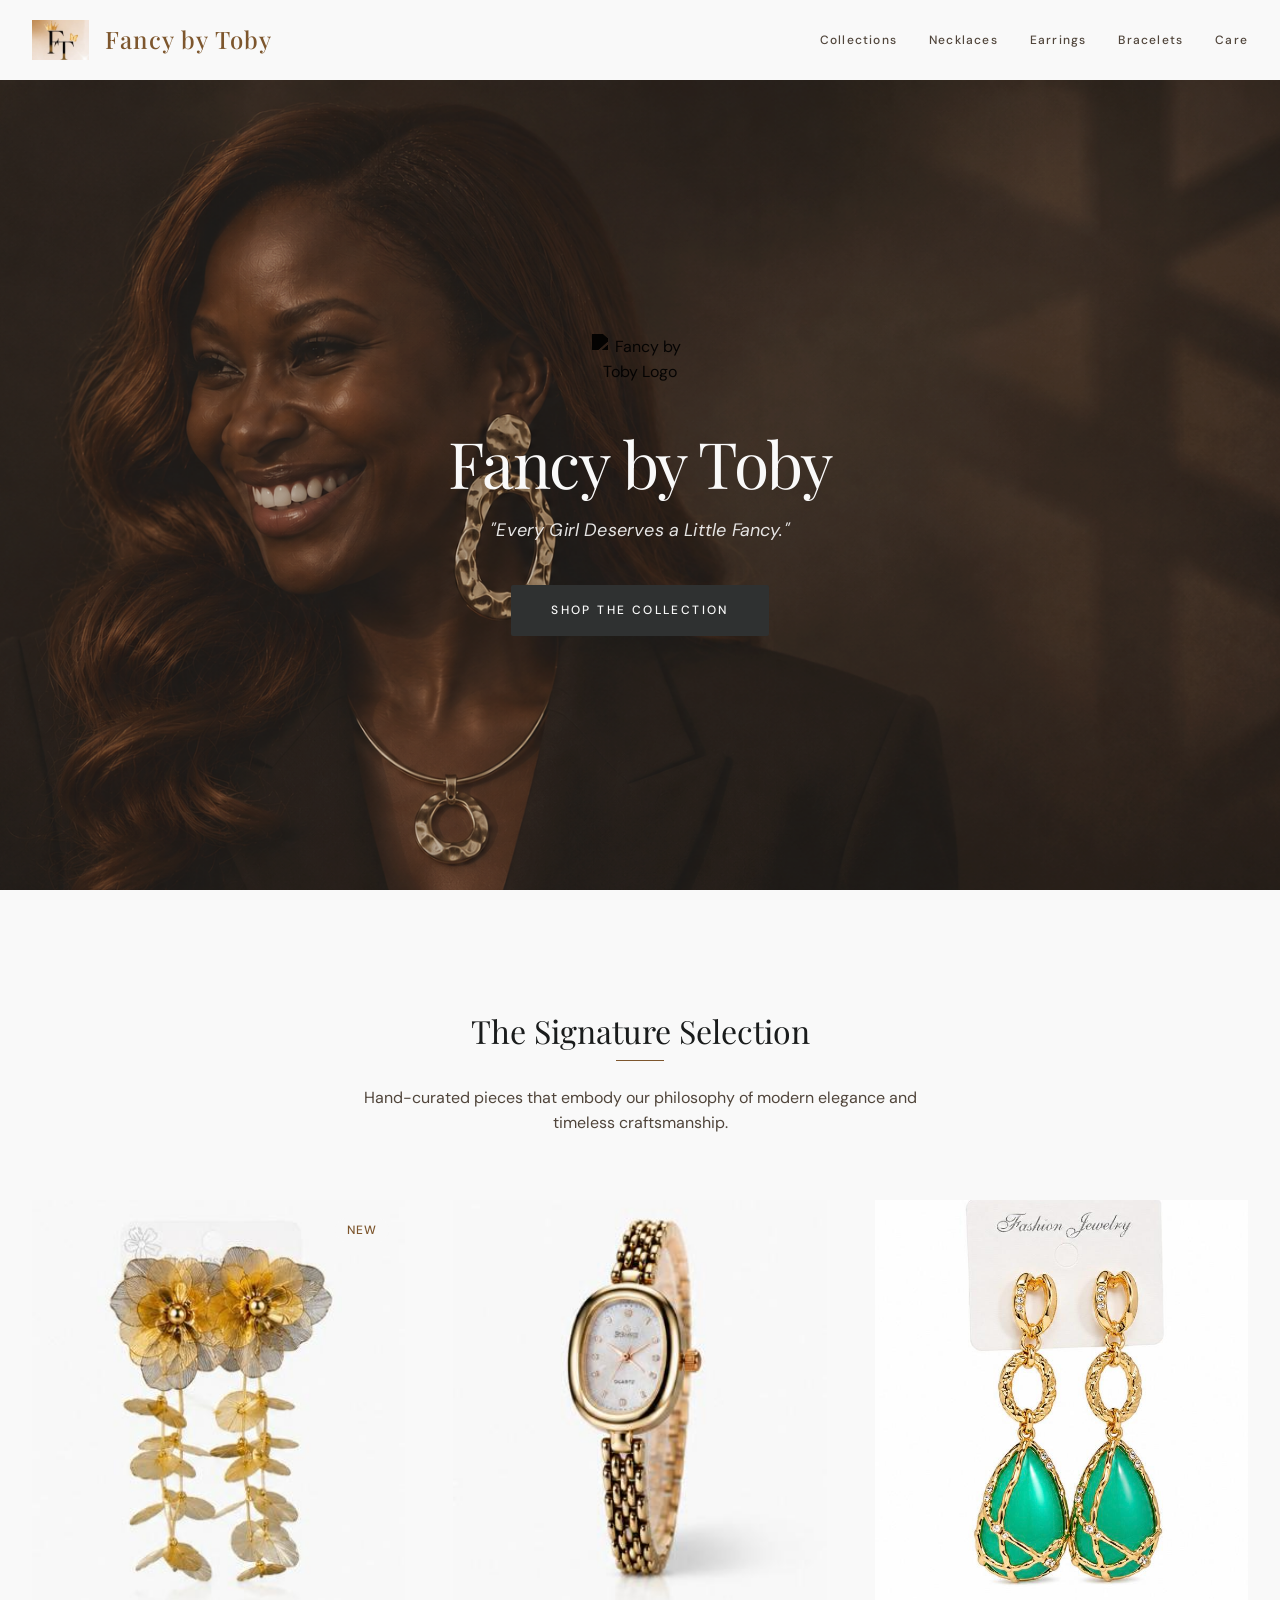
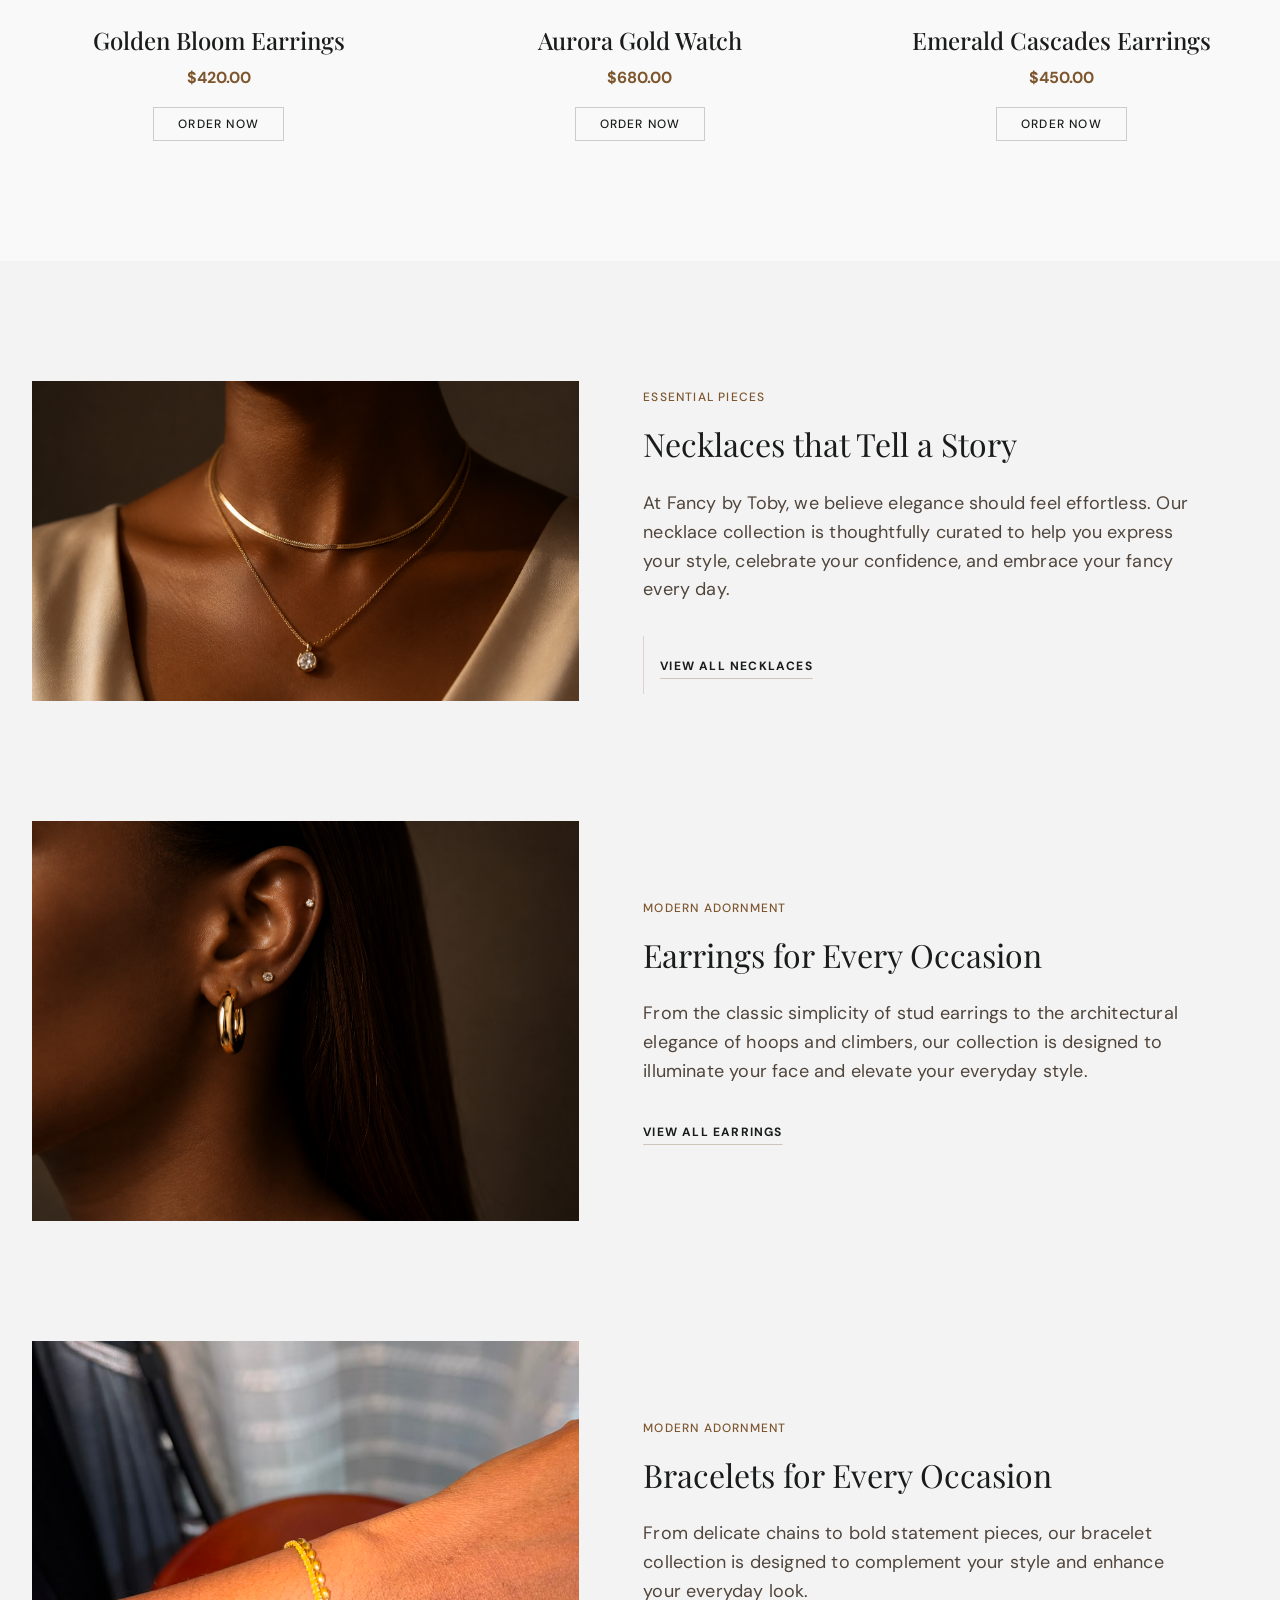
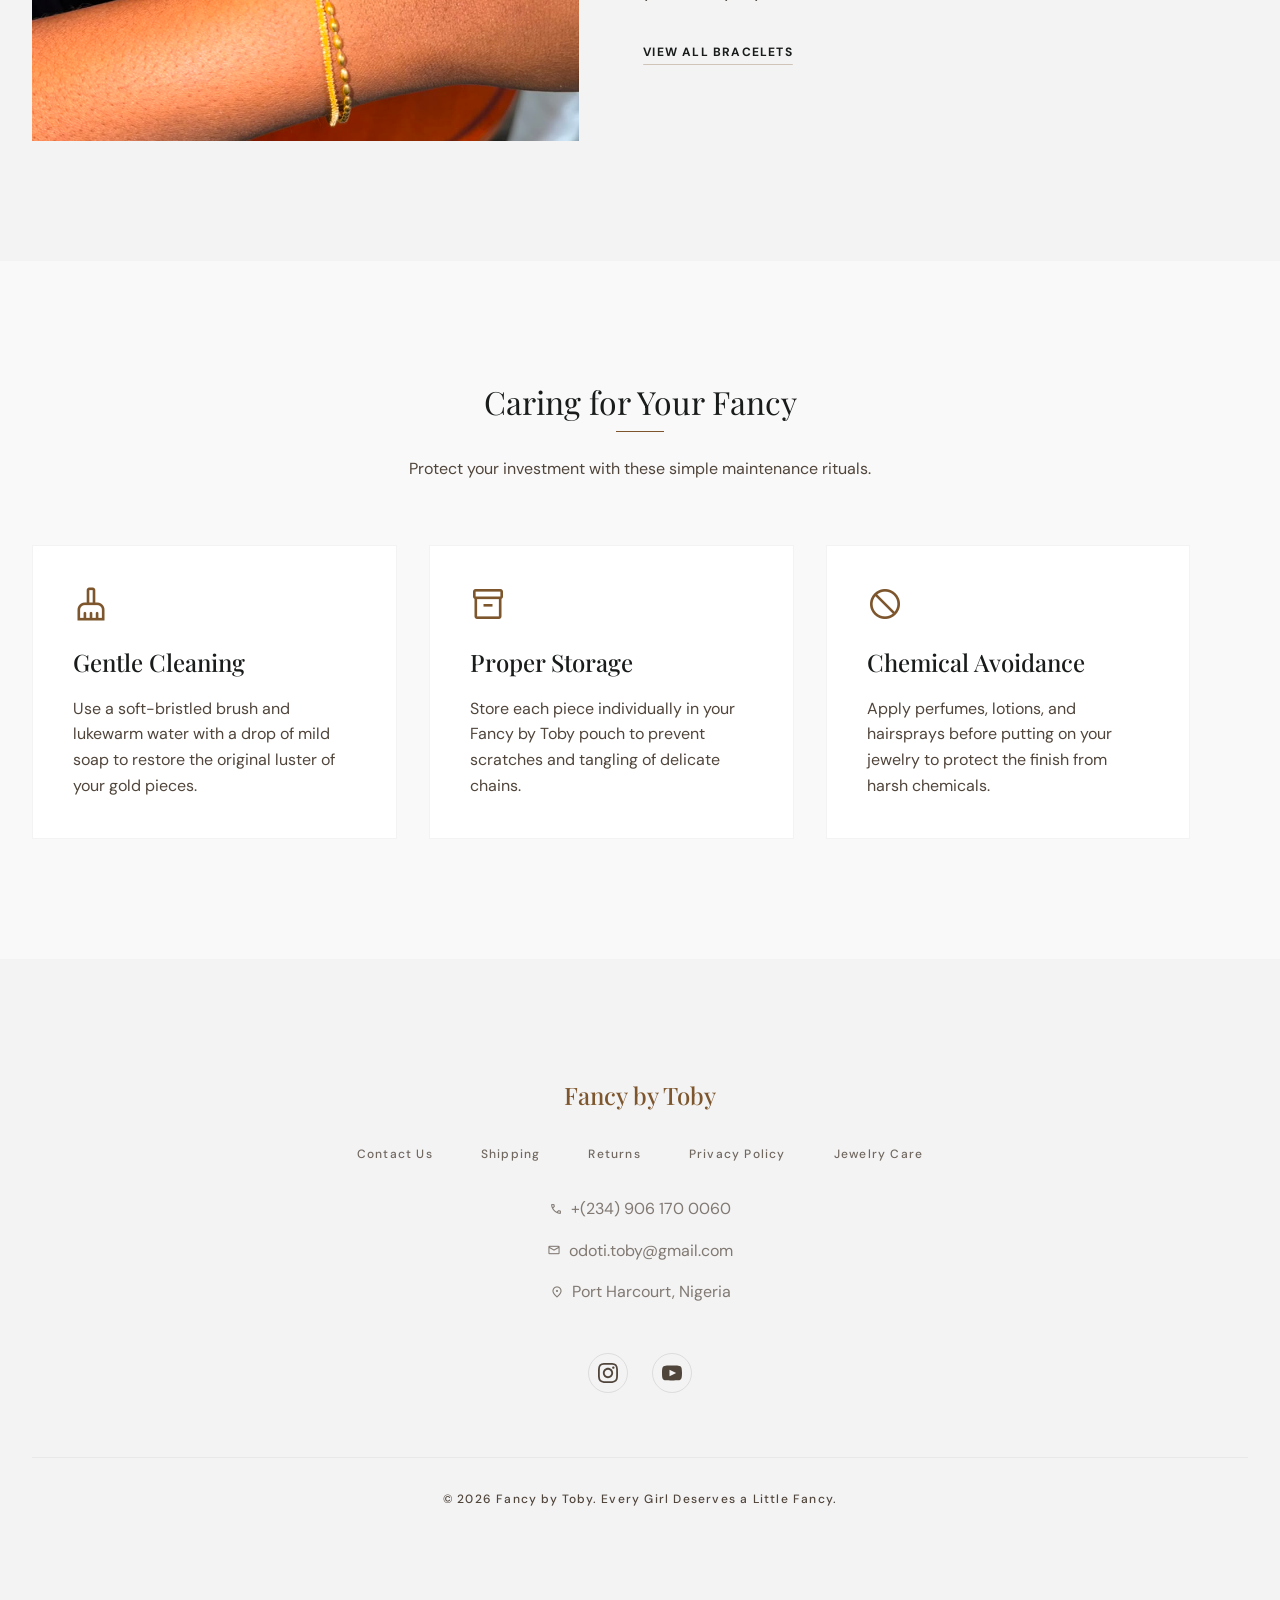
==== index.html @ 05b5938f "fancybytoby" ====
<!DOCTYPE html>
<html lang="en">
<head>
<meta charset="utf-8" />
<meta name="viewport" content="width=device-width, initial-scale=1.0" />
<title>Fancy by Toby | Every Girl Deserves a Little Fancy.</title>
<link rel="preconnect" href="https://fonts.googleapis.com" />
<link href="https://fonts.googleapis.com/css2?family=Playfair+Display:ital,wght@0,400;0,500;0,700;1,400&family=DM+Sans:wght@400;500;700&display=swap" rel="stylesheet" />
<link href="https://fonts.googleapis.com/css2?family=Material+Symbols+Outlined:wght,FILL@100..700,0..1&display=swap" rel="stylesheet" />
<link rel="stylesheet" href="styles.css" />
</head>
<body>

<!-- Top Navigation Bar -->
<nav class="navbar" id="navbar">
  <div class="container navbar__inner">
    <div class="navbar__brand">
      <img class="navbar__logo" alt="Fancy by Toby Logo" src="img/fancytoby.jpeg">
      <span class="navbar__brand-name">Fancy by Toby</span>
    </div>
    <div class="navbar__links">
      <a class="underline-expand" href="#collections">Collections</a>
      <a class="underline-expand" href="#necklaces">Necklaces</a>
      <a class="underline-expand" href="#earrings">Earrings</a>
      <a class="underline-expand" href="#bracelets">Bracelets</a>
      <a class="underline-expand" href="#care">Care</a>
    </div>
    
  </div>
</nav>

<!-- Hero Section -->
<header class="hero">
  <div class="hero__bg-wrap">
    <div class="hero__bg" style="background-image: url('img/heropicture.png')"></div>
    <div class="hero__overlay"></div>
  </div>
  <div class="hero__content reveal">
    <img class="hero__logo" alt="Fancy by Toby Logo" src="https://lh3.googleusercontent.com/aida-public/[base64]" />
    <h1 class="hero__title">Fancy by Toby</h1>
    <p class="hero__tagline">"Every Girl Deserves a Little Fancy."</p>
    <a class="hero__cta" href="#collections">SHOP THE COLLECTION</a>
  </div>
</header>

<!-- Featured Products -->
<section class="section container" id="collections">
  <div class="section-heading reveal">
    <h2 class="section-heading__title">The Signature Selection</h2>
    <div class="section-heading__rule"></div>
    <p class="section-heading__desc">Hand-curated pieces that embody our philosophy of modern elegance and timeless craftsmanship.</p>
  </div>

  <div class="products-grid">
    <!-- Product Card 1 -->
    <div class="product-card reveal">
      <div class="product-card__media">
        <img alt="Golden Bloom Earrings — gold flower dangling earrings" src="img/earring.jpeg" />
        <div class="product-card__badge"><span>NEW</span></div>
      </div>
      <div class="product-card__body">
        <h3 class="product-card__name">Golden Bloom Earrings</h3>
        <p class="product-card__price">$420.00</p>
        <button class="product-card__button">ORDER NOW</button>
      </div>
    </div>

    <!-- Product Card 2 -->
    <div class="product-card reveal" style="transition-delay: 100ms;">
      <div class="product-card__media">
        <img alt="Aurora Gold Watch — gold wristwatch" src="img/goldwatch.jpeg" />
      </div>
      <div class="product-card__body">
        <h3 class="product-card__name">Aurora Gold Watch</h3>
        <p class="product-card__price">$680.00</p>
        <button class="product-card__button">ORDER NOW</button>
      </div>
    </div>

    <!-- Product Card 3 -->
    <div class="product-card reveal" style="transition-delay: 200ms;">
      <div class="product-card__media">
        <img alt="Emerld Cascades Earrings — green teardrop earrings" src="img/greenearring.jpeg" />
      </div>
      <div class="product-card__body">
        <h3 class="product-card__name">Emerald Cascades Earrings</h3>
        <p class="product-card__price">$450.00</p>
        <button class="product-card__button">ORDER NOW</button>
      </div>
    </div>
  </div>
</section>

<!-- Categories Section with Asymmetric Layout -->
<section class="category-section section">
  <div class="container">

    <!-- Necklaces row -->
    <div class="feature-row feature-row--media-first">
      <div class="feature-row__text reveal">
        <span class="feature-row__eyebrow">ESSENTIAL PIECES</span>
        <h2 class="feature-row__title" id="necklaces">Necklaces that Tell a Story</h2>
        <p class="feature-row__desc">At Fancy by Toby, we believe elegance should feel effortless. Our necklace collection is thoughtfully curated to help you express your style, celebrate your confidence, and embrace your fancy every day.</p>
        <div class="feature-row__stats">
          <div class="feature-row__stat">
          <a class="feature-row__link" href="#">VIEW ALL NECKLACES</a>
          </div>
        </div>
      </div>
      <div class="feature-row__media reveal">
        <img alt="Layered necklace stack with a delicate medallion and gold chain" src="img/necklaces.png" />
      </div>
    </div>

    <!-- Earrings row -->
    <div class="feature-row">
      <div class="feature-row__media reveal">
        <img alt="Gold hoop earrings and ear cuffs" src="img/full earring.png" />
      </div>
      <div class="feature-row__text reveal">
        <span class="feature-row__eyebrow">MODERN ADORNMENT</span>
        <h2 class="feature-row__title" id="earrings">Earrings for Every Occasion</h2>
        <p class="feature-row__desc">From the classic simplicity of stud earrings to the architectural elegance of hoops and climbers, our collection is designed to illuminate your face and elevate your everyday style.</p>
        <a class="feature-row__link" href="#">VIEW ALL EARRINGS</a>
      </div>
    </div>

    <!-- Bracelets row -->
     <div class="feature-row">
      <div class="feature-row__media reveal">
        <img alt="Gold bracelet with intricate design" src="img/bracelets.jpeg" />
      </div>
      <div class="feature-row__text reveal">
        <span class="feature-row__eyebrow">MODERN ADORNMENT</span>
        <h2 class="feature-row__title" id="bracelets">Bracelets for Every Occasion</h2>
        <p class="feature-row__desc">From delicate chains to bold statement pieces, our bracelet collection is designed to complement your style and enhance your everyday look.</p>
        <a class="feature-row__link" href="#">VIEW ALL BRACELETS</a>
      </div>
    </div>

  </div>
</section>

<!-- Jewelry Care Guide -->
<section class="section container" id="care">
  <div class="section-heading reveal">
    <h2 class="section-heading__title">Caring for Your Fancy</h2>
    <div class="section-heading__rule"></div>
    <p class="section-heading__desc">Protect your investment with these simple maintenance rituals.</p>
  </div>

  <div class="care-grid">
    <div class="care-card hover-lift reveal">
      <span class="material-symbols-outlined care-card__icon">cleaning_services</span>
      <h4 class="care-card__title">Gentle Cleaning</h4>
      <p class="care-card__desc">Use a soft-bristled brush and lukewarm water with a drop of mild soap to restore the original luster of your gold pieces.</p>
    </div>
    <div class="care-card hover-lift reveal" style="transition-delay: 100ms;">
      <span class="material-symbols-outlined care-card__icon">inventory_2</span>
      <h4 class="care-card__title">Proper Storage</h4>
      <p class="care-card__desc">Store each piece individually in your Fancy by Toby pouch to prevent scratches and tangling of delicate chains.</p>
    </div>
    <div class="care-card hover-lift reveal" style="transition-delay: 200ms;">
      <span class="material-symbols-outlined care-card__icon">block</span>
      <h4 class="care-card__title">Chemical Avoidance</h4>
      <p class="care-card__desc">Apply perfumes, lotions, and hairsprays before putting on your jewelry to protect the finish from harsh chemicals.</p>
    </div>
  </div>
</section>

<!-- Footer Component -->
<footer class="footer section container">
  <div class="footer__brand">Fancy by Toby</div>

  <div class="footer__links">
    <a href="#">Contact Us</a>
    <a href="#">Shipping</a>
    <a href="#">Returns</a>
    <a href="#">Privacy Policy</a>
    <a href="#">Jewelry Care</a>
  </div>

  <div class="footer__contact">
    <p><span class="material-symbols-outlined">call</span> +(234) 906 170 0060</p>
    <p><span class="material-symbols-outlined">mail</span> odoti.toby@gmail.com</p>
    <p><span class="material-symbols-outlined">location_on</span> Port Harcourt, Nigeria</p>
  </div>

  <div class="footer__social">
    <a href="#" aria-label="Instagram">
      <svg viewBox="0 0 24 24"><path d="M12 2.163c3.204 0 3.584.012 4.85.07 3.252.148 4.771 1.691 4.919 4.919.058 1.265.069 1.645.069 4.849 0 3.205-.012 3.584-.069 4.849-.149 3.225-1.664 4.771-4.919 4.919-1.266.058-1.644.07-4.85.07-3.204 0-3.584-.012-4.849-.07-3.26-.149-4.771-1.699-4.919-4.92-.058-1.265-.07-1.644-.07-4.849 0-3.204.013-3.583.07-4.849.149-3.227 1.664-4.771 4.919-4.919 1.266-.057 1.645-.069 4.849-.069zm0-2.163c-3.259 0-3.667.014-4.947.072-4.358.2-6.78 2.618-6.98 6.98-.059 1.281-.073 1.689-.073 4.948 0 3.259.014 3.668.072 4.948.2 4.358 2.618 6.78 6.98 6.98 1.281.058 1.689.072 4.948.072 3.259 0 3.668-.014 4.948-.072 4.354-.2 6.782-2.618 6.979-6.98.059-1.28.073-1.689.073-4.948 0-3.259-.014-3.667-.072-4.947-.196-4.354-2.617-6.78-6.979-6.98-1.281-.059-1.69-.073-4.949-.073zm0 5.838c-3.403 0-6.162 2.759-6.162 6.162s2.759 6.163 6.162 6.163 6.162-2.759 6.162-6.163c0-3.403-2.759-6.162-6.162-6.162zm0 10.162c-2.209 0-4-1.79-4-4 0-2.209 1.791-4 4-4s4 1.791 4 4c0 2.21-1.791 4-4 4zm6.406-11.845c-.796 0-1.441.645-1.441 1.44s.645 1.44 1.441 1.44c.795 0 1.439-.645 1.439-1.44s-.644-1.44-1.439-1.44z"/></svg>
    </a>
    <a href="#" aria-label="YouTube">
      <svg viewBox="0 0 24 24"><path d="M19.615 3.184c-3.604-.246-11.631-.245-15.23 0-3.897.266-4.356 2.62-4.385 8.816.029 6.185.484 8.549 4.385 8.816 3.6.245 11.626.246 15.23 0 3.897-.266 4.356-2.62 4.385-8.816-.029-6.185-.484-8.549-4.385-8.816zm-10.615 12.816v-8l8 3.993-8 4.007z"/></svg>
    </a>
  </div>

  <div class="footer__bottom">
    <p>© 2026 Fancy by Toby. Every Girl Deserves a Little Fancy.</p>
  </div>
</footer>

<script>
  // Scroll entrance animations
  function reveal() {
    var reveals = document.querySelectorAll(".reveal");
    var windowHeight = window.innerHeight;
    reveals.forEach(function (el) {
      var elementTop = el.getBoundingClientRect().top;
      var elementVisible = 150;
      if (elementTop < windowHeight - elementVisible) {
        el.classList.add("active");
      }
    });
  }
  window.addEventListener("scroll", reveal);
  reveal();

  // Header height/shadow shift on scroll
  var navbar = document.getElementById("navbar");
  window.addEventListener("scroll", function () {
    if (window.scrollY > 100) {
      navbar.classList.add("scrolled");
    } else {
      navbar.classList.remove("scrolled");
    }
  });
</script>
</body>
</html>
---- styles.css ----
/* ==========================================================================
   Fancy by Toby — Stylesheet (Simplified / Beginner-friendly version)
   No CSS variables, no backdrop blur, no animations, flex instead of grid.
   ========================================================================== */

/* ---------- Reset & base ---------- */
* {
  box-sizing: border-box;
}

html {
  scroll-behavior: smooth;
}

body {
  margin: 0;
  background-color: #f9f9f9;
  color: #1a1c1c;
  font-family: "DM Sans", sans-serif;
  font-size: 16px;
  line-height: 1.6;
  -webkit-font-smoothing: antialiased;
}

img {
  max-width: 100%;
  display: block;
}

a {
  text-decoration: none;
  color: inherit;
}

button {
  font-family: inherit;
  cursor: pointer;
}

/* ---------- Layout helpers ---------- */
.container {
  width: 100%;
  max-width: 1280px;
  margin: 0 auto;
  padding-left: 20px;
  padding-right: 20px;
}

@media (min-width: 768px) {
  .container {
    padding-left: 32px;
    padding-right: 32px;
  }
}

.section {
  padding-top: 120px;
  padding-bottom: 120px;
}

/* ---------- Simple hover helpers ---------- */
.hover-lift:hover {
  background-color: #f3f3f4;
}

.underline-expand:hover {
  text-decoration: underline;
}

/* ==========================================================================
   Navigation
   ========================================================================== */
.navbar {
  background-color: #f9f9f9;
  color: #7d562d;
  position: sticky;
  top: 0;
  z-index: 50;
}

.navbar.scrolled {
  box-shadow: 0 2px 12px rgba(0, 0, 0, 0.06);
}

.navbar__inner {
  display: flex;
  justify-content: space-between;
  align-items: center;
  width: 100%;
  height: 80px;
}

.navbar.scrolled .navbar__inner {
  height: 64px;
}

.navbar__brand {
  font-family: "Playfair Display", serif;
  font-size: 24px;
  line-height: 1.4;
  font-weight: 500;
  color: #7d562d;
  letter-spacing: 0.05em;
  display: flex;
  align-items: center;
  gap: 16px;
}

.navbar__logo {
  height: 40px;
  width: auto;
}

.navbar__brand-name {
  display: none;
}

.navbar__links {
  display: none;
  gap: 32px;
  align-items: center;
}

.navbar__links a {
  color: #50453b;
  font-size: 12px;
  line-height: 1;
  letter-spacing: 0.1em;
  font-weight: 500;
}

.navbar__links a:hover {
  color: #7d562d;
}

.navbar__icons {
  display: flex;
  align-items: center;
  gap: 24px;
}

.navbar__icons .material-symbols-outlined {
  cursor: pointer;
}

.navbar__icons .material-symbols-outlined:hover {
  color: #7d562d;
}

@media (min-width: 768px) {
  .navbar__brand-name {
    display: block;
  }

  .navbar__links {
    display: flex;
  }
}

/* ==========================================================================
   Hero
   ========================================================================== */
.hero {
  position: relative;
  width: 100%;
  height: 90vh;
  min-height: 520px;
  display: flex;
  align-items: center;
  justify-content: center;
  overflow: hidden;
}

.hero__bg-wrap {
  position: absolute;
  top: 0;
  left: 0;
  right: 0;
  bottom: 0;
  z-index: 0;
}

.hero__bg {
  width: 100%;
  height: 100%;
  background-size: cover;
  background-position: center;
}

.hero__overlay {
  position: absolute;
  top: 0;
  left: 0;
  right: 0;
  bottom: 0;
  background-color: rgba(0, 0, 0, 0.1);
}

.hero__content {
  position: relative;
  z-index: 10;
  text-align: center;
  padding-left: 20px;
  padding-right: 20px;
  max-width: 48rem;
}

.hero__logo {
  width: 96px;
  height: auto;
  margin: 0 auto 32px;
  filter: invert(1) brightness(0);
  opacity: 0.9;
}

.hero__title {
  font-family: "Playfair Display", serif;
  font-weight: 400;
  color: #f9f9f9;
  margin-bottom: 16px;
  font-size: 40px;
  line-height: 1.2;
  letter-spacing: -0.01em;
}

@media (min-width: 768px) {
  .hero__title {
    font-size: 64px;
    line-height: 1.1;
    letter-spacing: -0.02em;
  }
}

.hero__tagline {
  font-size: 18px;
  line-height: 1.6;
  letter-spacing: 0.01em;
  color: rgba(249, 249, 249, 0.9);
  font-style: italic;
  margin-bottom: 40px;
}

.hero__cta {
  display: inline-block;
  background-color: #2f3131;
  color: #f9f9f9;
  padding: 16px 40px;
  font-size: 12px;
  letter-spacing: 0.2em;
  font-weight: 500;
  border-radius: 0.125rem;
}

.hero__cta:hover {
  background-color: #7d562d;
}

/* ==========================================================================
   Section heading (shared)
   ========================================================================== */
.section-heading {
  text-align: center;
  margin-bottom: 64px;
}

.section-heading__title {
  font-family: "Playfair Display", serif;
  font-size: 32px;
  line-height: 1.3;
  font-weight: 400;
  color: #1a1c1c;
  margin: 0 0 8px;
}

.section-heading__rule {
  width: 48px;
  height: 1px;
  background-color: #7d562d;
  margin: 0 auto 24px;
}

.section-heading__desc {
  color: #50453b;
  max-width: 36rem;
  margin: 0 auto;
}

/* ==========================================================================
   Featured products (flex instead of grid)
   ========================================================================== */
.products-grid {
  display: flex;
  gap: 48px;
}

.product-card {
  width: 100%;
}

@media (min-width: 768px) {
  .product-card {
    width: 31%;
  }
}

.product-card__media {
  position: relative;
  height: 400px;
  background-color: #f3f3f4;
  overflow: hidden;
  margin-bottom: 24px;
}

.product-card__media img {
  width: 100%;
  height: 100%;
  object-fit: cover;
}

.product-card__badge {
  position: absolute;
  top: 16px;
  right: 16px;
}

.product-card__badge span {
  background-color: rgba(249, 249, 249, 0.9);
  font-size: 12px;
  letter-spacing: 0.1em;
  font-weight: 500;
  padding: 4px 12px;
  border-radius: 0.75rem;
  color: #7d562d;
}

.product-card__body {
  text-align: center;
}

.product-card__name {
  font-family: "Playfair Display", serif;
  font-size: 24px;
  line-height: 1.4;
  font-weight: 500;
  color: #1a1c1c;
  margin: 0 0 8px;
}

.product-card__price {
  color: #7d562d;
  font-weight: 700;
  margin: 0 0 16px;
}

.product-card__button {
  background: transparent;
  font-size: 12px;
  letter-spacing: 0.1em;
  font-weight: 500;
  border: 1px solid rgba(26, 28, 28, 0.2);
  padding: 8px 24px;
  color: #1a1c1c;
}

.product-card__button:hover {
  background-color: #1a1c1c;
  color: #f9f9f9;
}

/* ==========================================================================
   Category feature rows (Necklaces / Earrings) — flex instead of grid
   ========================================================================== */
.category-section {
  background-color: #f3f3f4;
}

.feature-row {
  display: flex;
  flex-wrap: wrap;
  gap: 64px;
  align-items: center;
}

.feature-row + .feature-row {
  margin-top: 120px;
}

.feature-row__text,
.feature-row__media {
  width: 100%;
}

@media (min-width: 768px) {
  .feature-row__text,
  .feature-row__media {
    width: 45%;
  }

  .feature-row--media-first .feature-row__text {
    order: 2;
  }

  .feature-row--media-first .feature-row__media {
    order: 1;
  }
}

.feature-row__eyebrow {
  font-size: 12px;
  letter-spacing: 0.1em;
  font-weight: 500;
  color: #7d562d;
  display: block;
  margin-bottom: 16px;
}

.feature-row__title {
  font-family: "Playfair Display", serif;
  font-weight: 400;
  margin: 0 0 24px;
  font-size: 40px;
  line-height: 1.2;
  letter-spacing: -0.01em;
}

@media (min-width: 768px) {
  .feature-row__title {
    font-size: 32px;
    line-height: 1.3;
    letter-spacing: normal;
  }
}

.feature-row__desc {
  font-size: 18px;
  line-height: 1.6;
  letter-spacing: 0.01em;
  color: #50453b;
  margin-bottom: 32px;
}

.feature-row__stats {
  display: flex;
  flex-wrap: wrap;
  gap: 16px;
}

.feature-row__stat {
  width: 45%;
  padding: 16px;
  border-left: 1px solid rgba(125, 86, 45, 0.2);
}

.feature-row__stat-value {
  display: block;
  font-family: "Playfair Display", serif;
  font-size: 24px;
  line-height: 1.4;
  font-weight: 500;
  color: #1a1c1c;
  margin-bottom: 4px;
}

.feature-row__stat-label {
  font-size: 12px;
  letter-spacing: 0.1em;
  font-weight: 500;
  color: #50453b;
}

.feature-row__media {
  position: relative;
  height: 400px;
  overflow: hidden;
}

.feature-row--media-first .feature-row__media {
  height: 320px;
}

.feature-row__media img {
  width: 100%;
  height: 100%;
  object-fit: cover;
}

.feature-row__link {
  font-weight: 700;
  font-size: 12px;
  letter-spacing: 0.1em;
  color: #1a1c1c;
  text-decoration: underline;
  text-decoration-color: rgba(125, 86, 45, 0.3);
  text-underline-offset: 8px;
}

.feature-row__link:hover {
  text-decoration-color: #7d562d;
}

/* ==========================================================================
   Care guide — flex instead of grid
   ========================================================================== */
.care-grid {
  display: flex;
  flex-wrap: wrap;
  gap: 32px;
}

.care-card {
  width: 100%;
  padding: 40px;
  background-color: #ffffff;
  border: 1px solid rgba(26, 28, 28, 0.05);
}

@media (min-width: 768px) {
  .care-card {
    width: 30%;
  }
}

.care-card__icon {
  font-size: 36px;
  color: #7d562d;
  margin-bottom: 24px;
  display: block;
}

.care-card__title {
  font-family: "Playfair Display", serif;
  font-size: 24px;
  line-height: 1.4;
  font-weight: 500;
  margin: 0 0 16px;
}

.care-card__desc {
  color: #50453b;
  margin: 0;
}

/* ==========================================================================
   Newsletter
   ========================================================================== */
.newsletter {
  position: relative;
  height: 384px;
  display: flex;
  align-items: center;
  justify-content: center;
  overflow: hidden;
  margin-bottom: 80px;
}

.newsletter__bg-wrap {
  position: absolute;
  top: 0;
  left: 0;
  right: 0;
  bottom: 0;
  z-index: 0;
}

.newsletter__bg-wrap img {
  width: 100%;
  height: 100%;
  object-fit: cover;
}

.newsletter__overlay {
  position: absolute;
  top: 0;
  left: 0;
  right: 0;
  bottom: 0;
  background-color: rgba(249, 249, 249, 0.9);
}

.newsletter__content {
  position: relative;
  z-index: 10;
  text-align: center;
  padding-left: 20px;
  padding-right: 20px;
  max-width: 42rem;
}

.newsletter__title {
  font-family: "Playfair Display", serif;
  font-size: 32px;
  line-height: 1.3;
  font-weight: 400;
  color: #1a1c1c;
  margin: 0 0 16px;
}

.newsletter__desc {
  font-size: 18px;
  line-height: 1.6;
  letter-spacing: 0.01em;
  color: #50453b;
  margin-bottom: 32px;
}

.newsletter__form {
  display: flex;
  flex-direction: column;
  gap: 16px;
  max-width: 32rem;
  margin: 0 auto;
}

@media (min-width: 768px) {
  .newsletter__form {
    flex-direction: row;
  }
}

.newsletter__input {
  flex: 1;
  background-color: #f9f9f9;
  border: none;
  border-bottom: 1px solid rgba(26, 28, 28, 0.2);
  font-size: 16px;
  line-height: 1.6;
  padding: 12px 0;
  outline: none;
}

.newsletter__input:focus {
  border-bottom-color: #7d562d;
}

.newsletter__submit {
  background-color: #7d562d;
  color: #f9f9f9;
  padding: 12px 32px;
  font-size: 12px;
  letter-spacing: 0.1em;
  font-weight: 500;
  border: none;
  border-radius: 0.125rem;
}

.newsletter__submit:hover {
  background-color: #5b3912;
}

/* ==========================================================================
   Footer
   ========================================================================== */
.footer {
  width: 100%;
  display: flex;
  flex-direction: column;
  align-items: center;
  text-align: center;
  gap: 32px;
  background-color: #f3f3f4;
}

.footer__brand {
  font-family: "Playfair Display", serif;
  font-size: 24px;
  line-height: 1.4;
  font-weight: 500;
  color: #7d562d;
}

.footer__links {
  display: flex;
  flex-wrap: wrap;
  justify-content: center;
  gap: 24px;
}

@media (min-width: 768px) {
  .footer__links {
    gap: 48px;
  }
}

.footer__links a {
  color: #50453b;
  font-size: 12px;
  letter-spacing: 0.1em;
  font-weight: 500;
  opacity: 0.8;
}

.footer__links a:hover {
  color: #7d562d;
  opacity: 1;
}

.footer__contact {
  display: flex;
  flex-direction: column;
  gap: 16px;
  color: rgba(80, 69, 59, 0.7);
}

.footer__contact p {
  display: flex;
  align-items: center;
  justify-content: center;
  gap: 8px;
  margin: 0;
}

.footer__contact .material-symbols-outlined {
  font-size: 14px;
}

.footer__social {
  display: flex;
  gap: 24px;
  margin-top: 16px;
}

.footer__social a {
  width: 40px;
  height: 40px;
  border-radius: 999px;
  border: 1px solid rgba(26, 28, 28, 0.1);
  display: flex;
  align-items: center;
  justify-content: center;
  color: #50453b;
}

.footer__social a:hover {
  border-color: #7d562d;
  color: #7d562d;
}

.footer__social svg {
  width: 20px;
  height: 20px;
  fill: currentColor;
}

.footer__bottom {
  border-top: 1px solid rgba(26, 28, 28, 0.05);
  width: 100%;
  padding-top: 32px;
  margin-top: 32px;
}

.footer__bottom p {
  font-size: 12px;
  letter-spacing: 0.1em;
  font-weight: 500;
  color: #50453b;
  margin: 0;
}
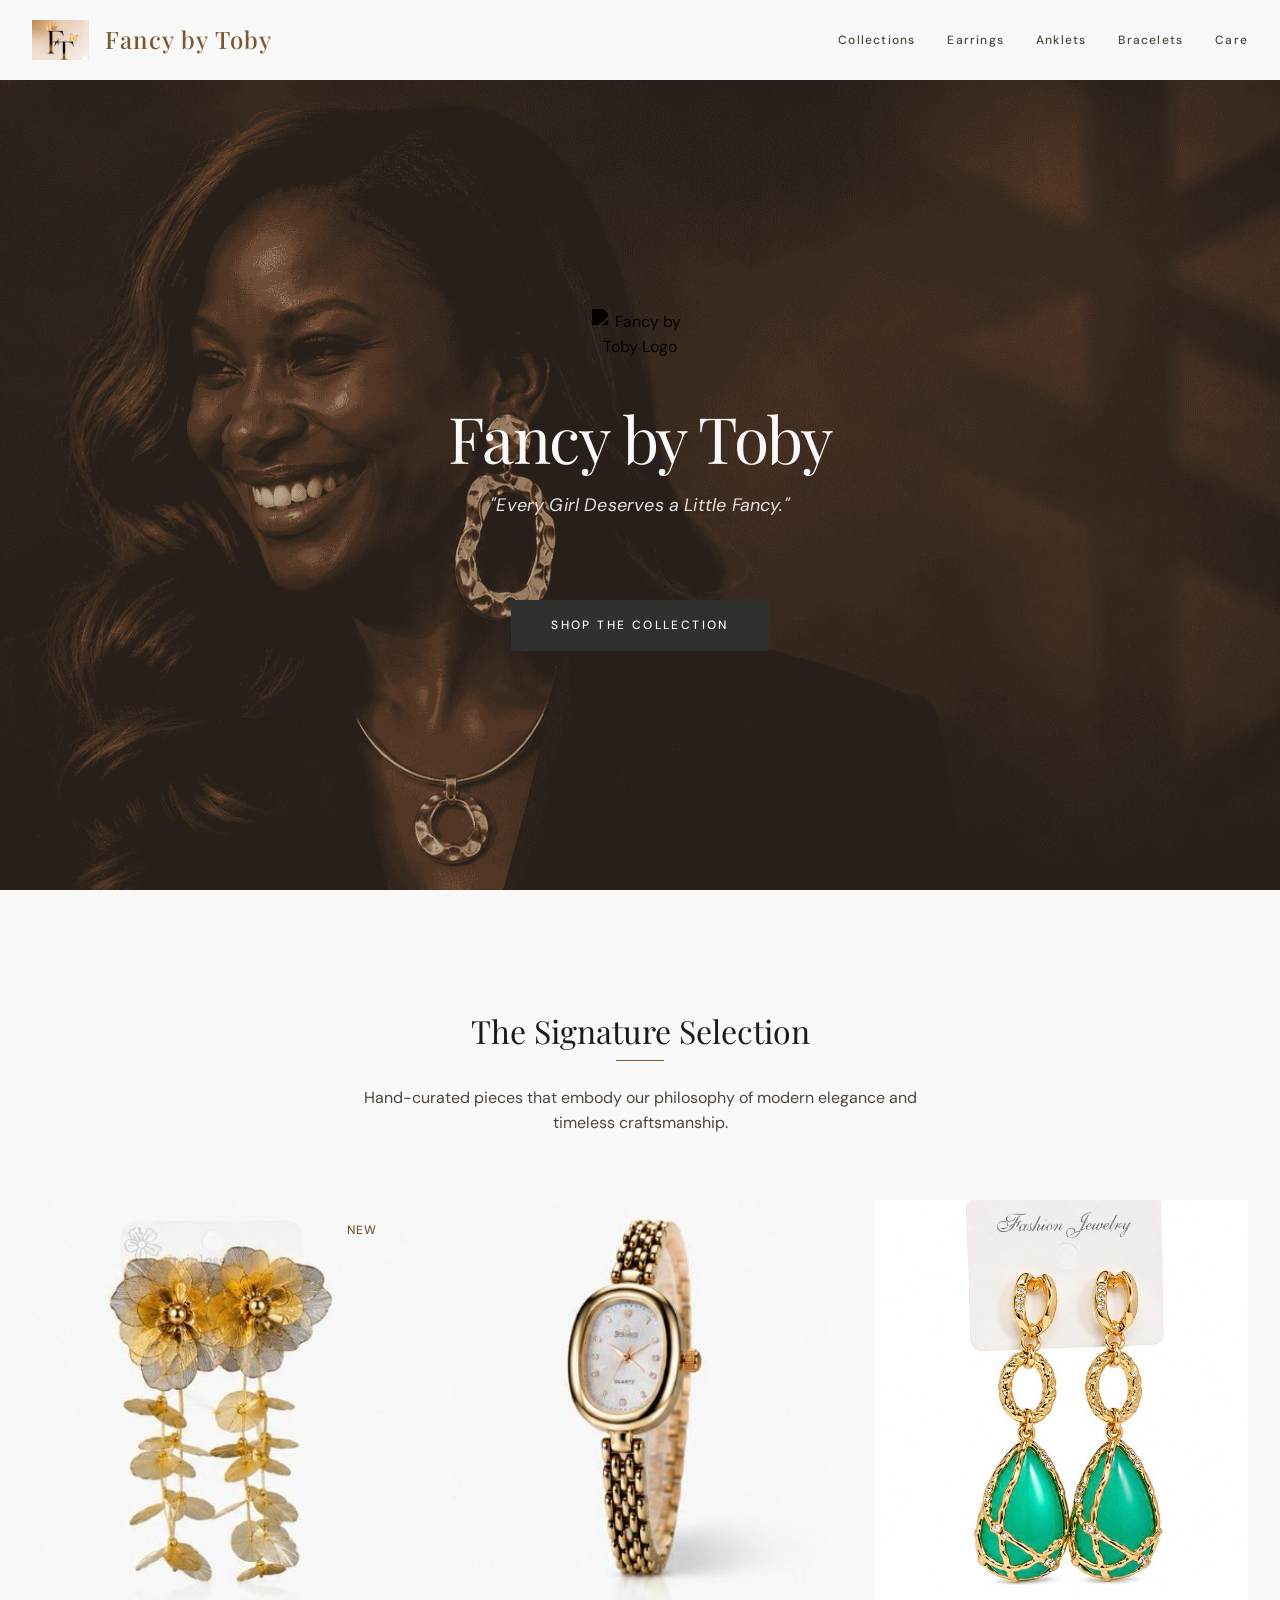
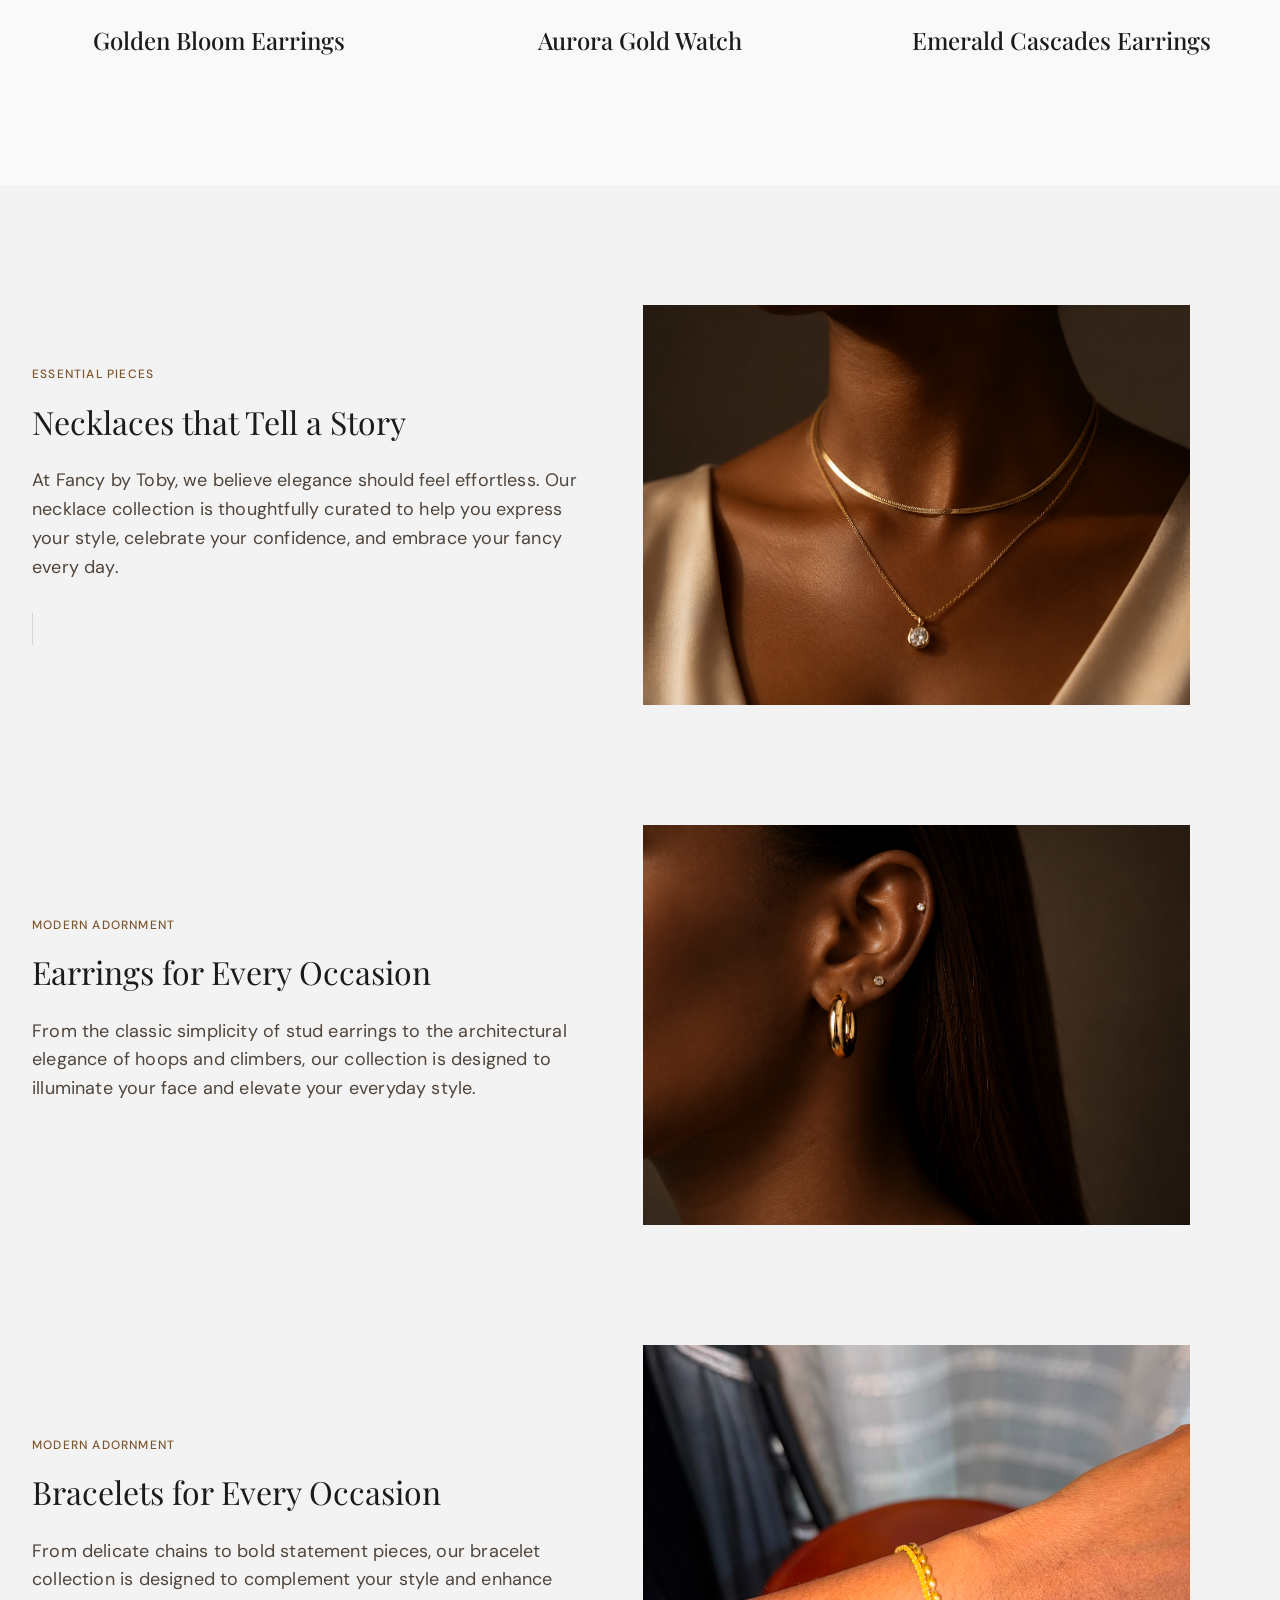
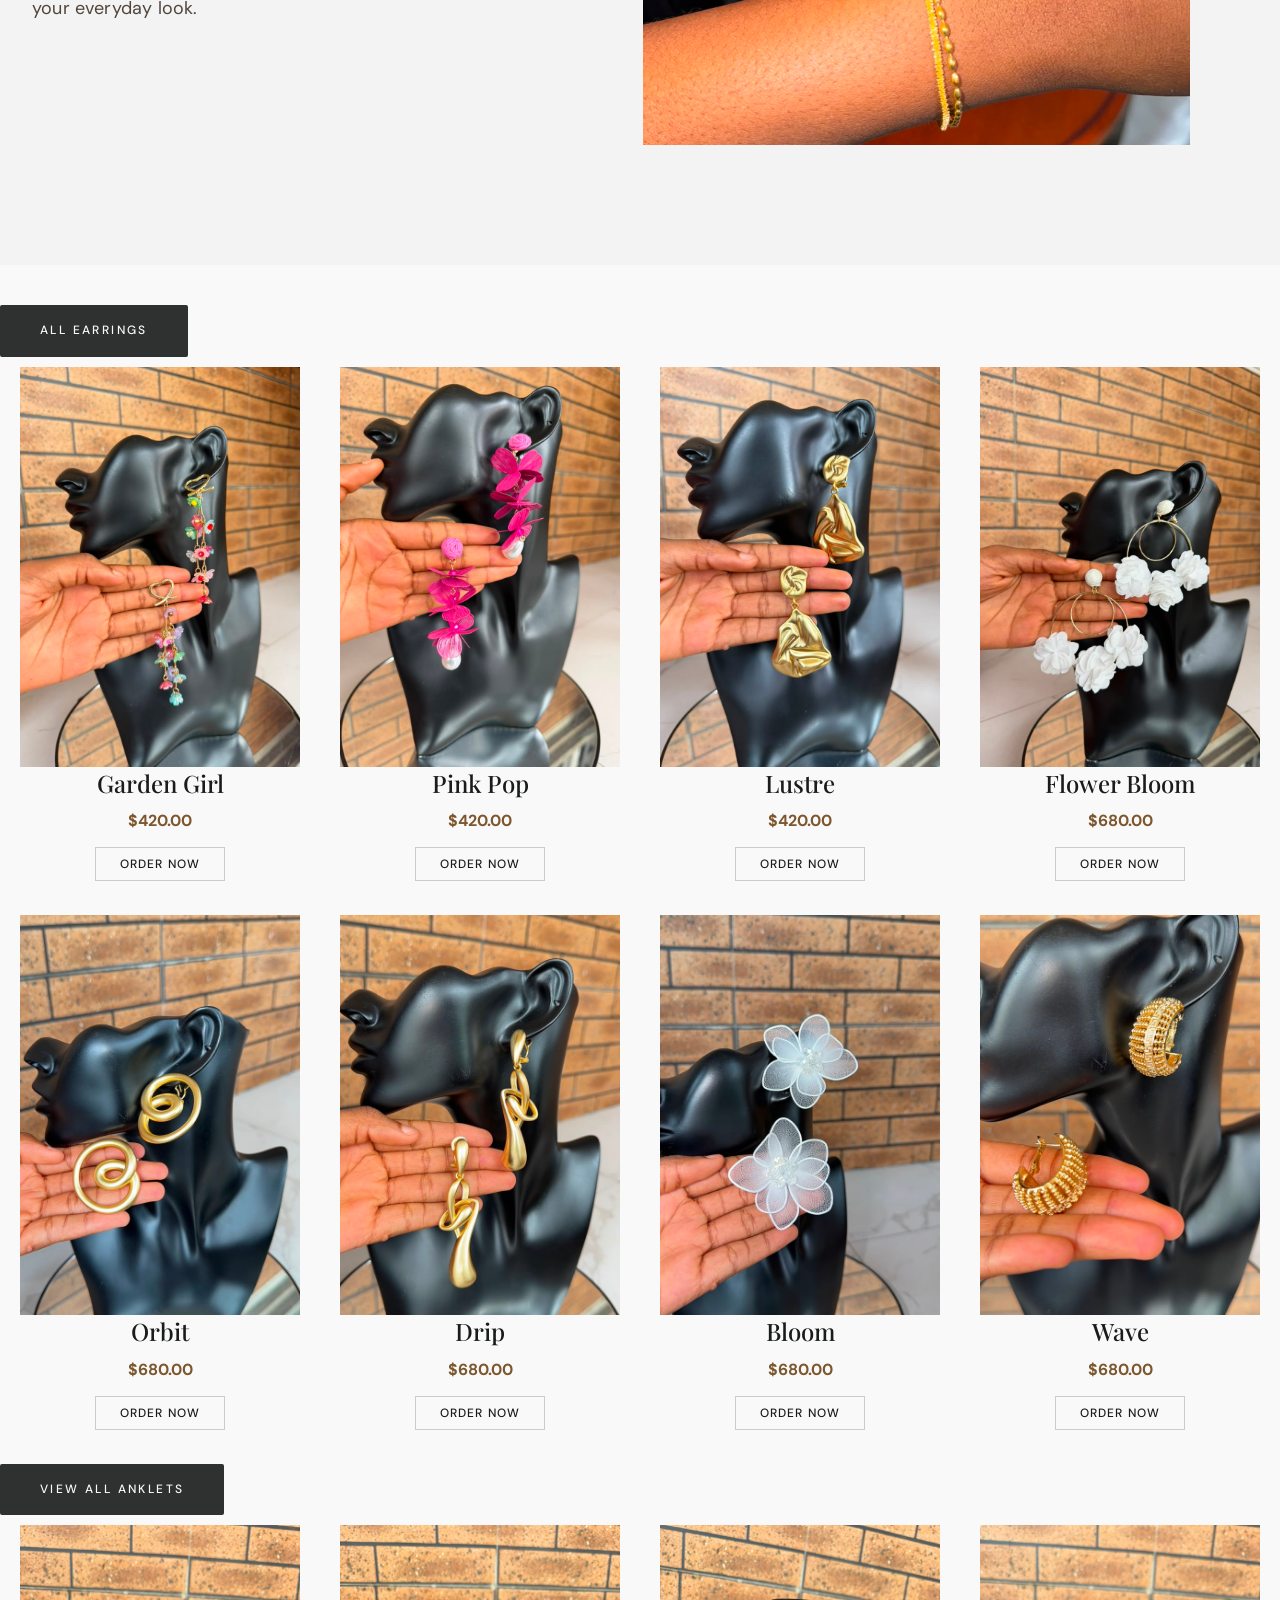
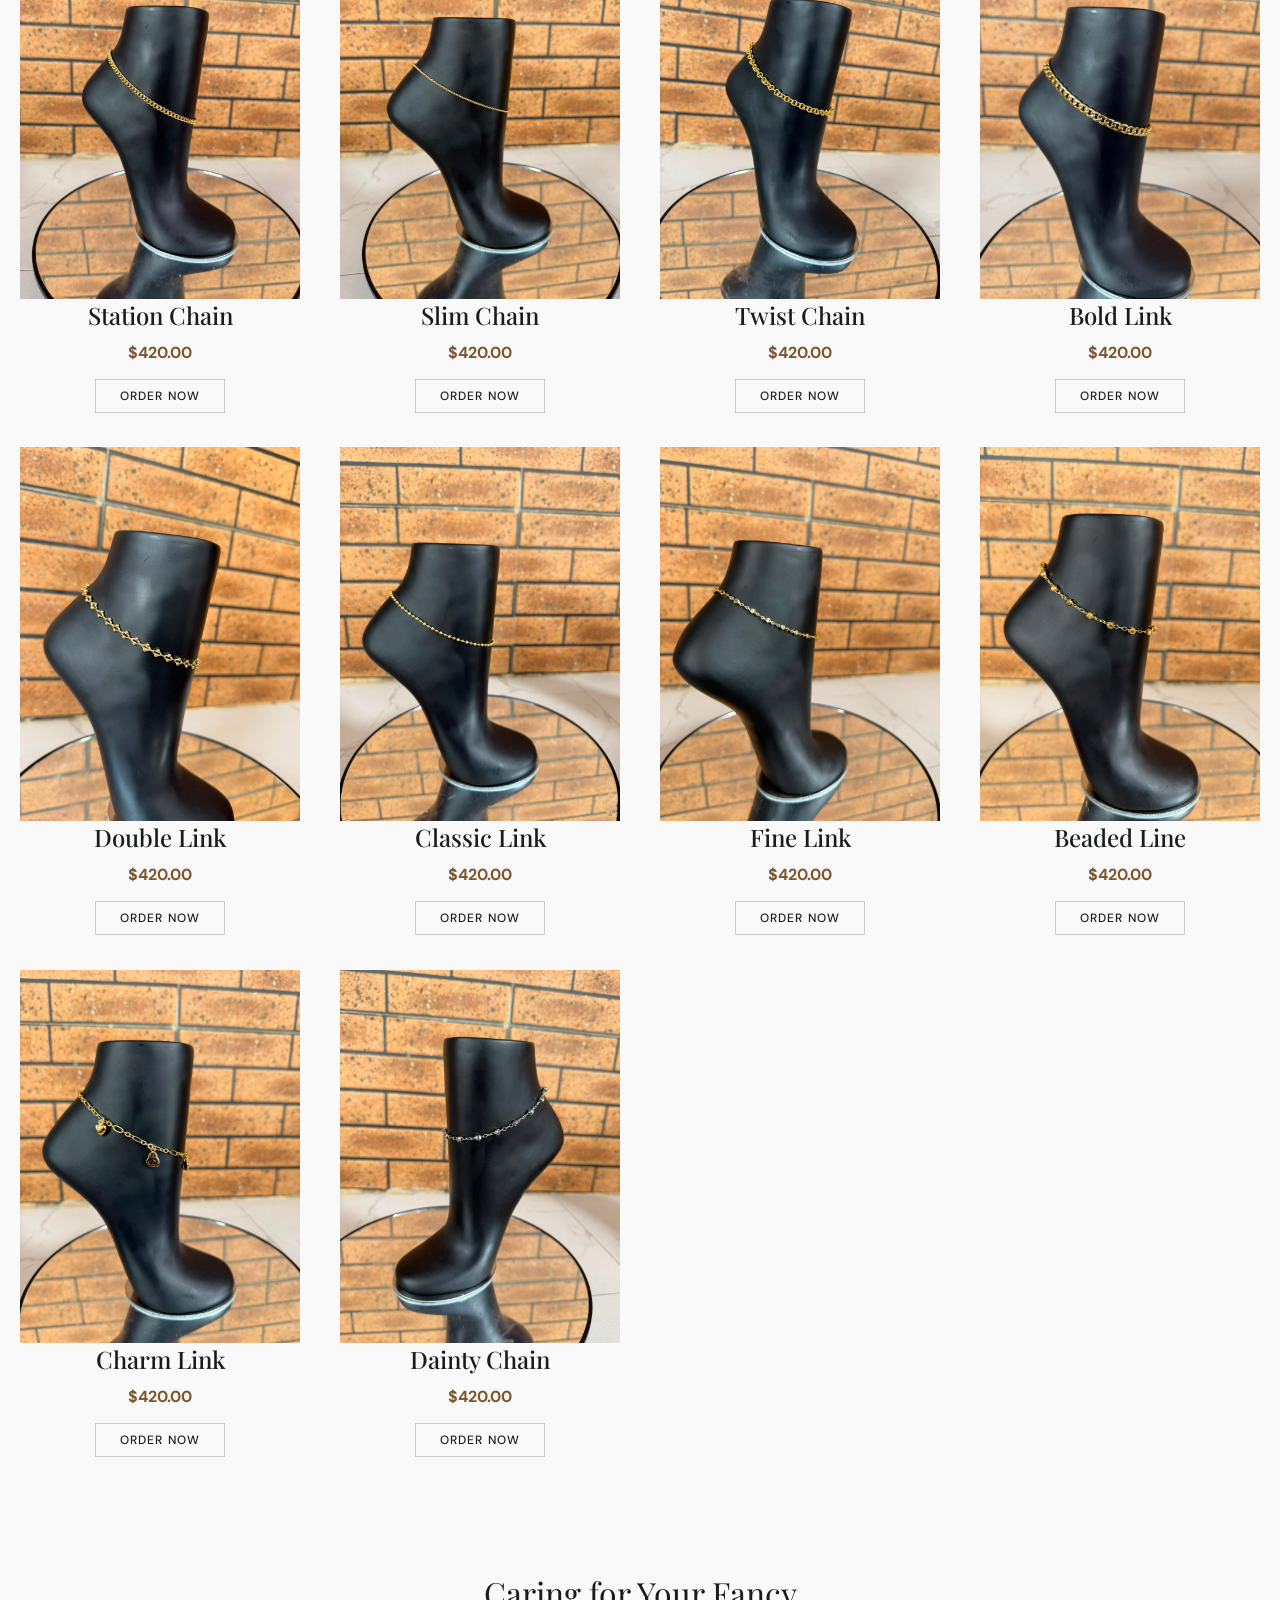
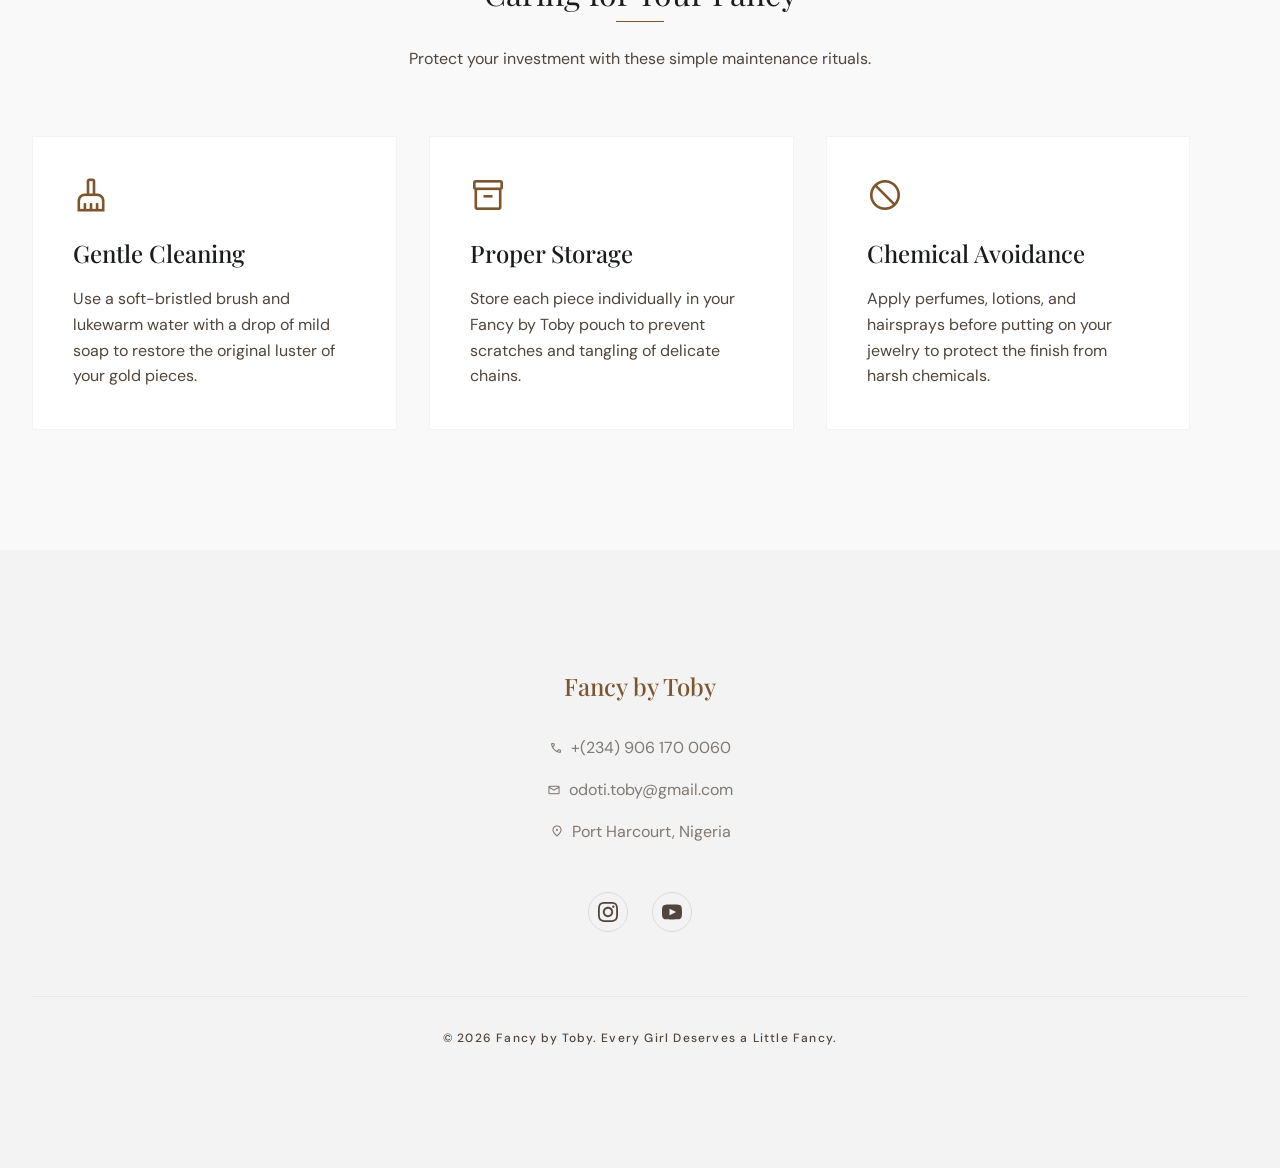
==== commit 93ccf2ad: "fancybytoby update" ====
--- a/index.html
+++ b/index.html
@@ -20,8 +20,8 @@
     </div>
     <div class="navbar__links">
       <a class="underline-expand" href="#collections">Collections</a>
-      <a class="underline-expand" href="#necklaces">Necklaces</a>
       <a class="underline-expand" href="#earrings">Earrings</a>
+      <a class="underline-expand" href="#anklets">Anklets</a>
       <a class="underline-expand" href="#bracelets">Bracelets</a>
       <a class="underline-expand" href="#care">Care</a>
     </div>
@@ -60,8 +60,7 @@
       </div>
       <div class="product-card__body">
         <h3 class="product-card__name">Golden Bloom Earrings</h3>
-        <p class="product-card__price">$420.00</p>
-        <button class="product-card__button">ORDER NOW</button>
+        
       </div>
     </div>
 
@@ -72,9 +71,7 @@
       </div>
       <div class="product-card__body">
         <h3 class="product-card__name">Aurora Gold Watch</h3>
-        <p class="product-card__price">$680.00</p>
-        <button class="product-card__button">ORDER NOW</button>
-      </div>
+         </div>
     </div>
 
     <!-- Product Card 3 -->
@@ -84,9 +81,7 @@
       </div>
       <div class="product-card__body">
         <h3 class="product-card__name">Emerald Cascades Earrings</h3>
-        <p class="product-card__price">$450.00</p>
-        <button class="product-card__button">ORDER NOW</button>
-      </div>
+        </div>
     </div>
   </div>
 </section>
@@ -96,14 +91,14 @@
   <div class="container">
 
     <!-- Necklaces row -->
-    <div class="feature-row feature-row--media-first">
+    <div class="feature-row feature-row--">
       <div class="feature-row__text reveal">
         <span class="feature-row__eyebrow">ESSENTIAL PIECES</span>
         <h2 class="feature-row__title" id="necklaces">Necklaces that Tell a Story</h2>
         <p class="feature-row__desc">At Fancy by Toby, we believe elegance should feel effortless. Our necklace collection is thoughtfully curated to help you express your style, celebrate your confidence, and embrace your fancy every day.</p>
         <div class="feature-row__stats">
           <div class="feature-row__stat">
-          <a class="feature-row__link" href="#">VIEW ALL NECKLACES</a>
+          <!-- <a class="feature-row__link" href="#">VIEW ALL NECKLACES</a> -->
           </div>
         </div>
       </div>
@@ -114,32 +109,220 @@
 
     <!-- Earrings row -->
     <div class="feature-row">
+    
+      <div class="feature-row__text reveal">
+        <span class="feature-row__eyebrow">MODERN ADORNMENT</span>
+        <h2 class="feature-row__title">Earrings for Every Occasion</h2>
+        <p class="feature-row__desc">From the classic simplicity of stud earrings to the architectural elegance of hoops and climbers, our collection is designed to illuminate your face and elevate your everyday style.</p>
+        <!-- <a class="feature-row__link" href="#">VIEW ALL EARRINGS</a> -->
+      </div>
       <div class="feature-row__media reveal">
         <img alt="Gold hoop earrings and ear cuffs" src="img/full earring.png" />
       </div>
-      <div class="feature-row__text reveal">
-        <span class="feature-row__eyebrow">MODERN ADORNMENT</span>
-        <h2 class="feature-row__title" id="earrings">Earrings for Every Occasion</h2>
-        <p class="feature-row__desc">From the classic simplicity of stud earrings to the architectural elegance of hoops and climbers, our collection is designed to illuminate your face and elevate your everyday style.</p>
-        <a class="feature-row__link" href="#">VIEW ALL EARRINGS</a>
-      </div>
     </div>
 
     <!-- Bracelets row -->
      <div class="feature-row">
-      <div class="feature-row__media reveal">
-        <img alt="Gold bracelet with intricate design" src="img/bracelets.jpeg" />
-      </div>
+     
       <div class="feature-row__text reveal">
         <span class="feature-row__eyebrow">MODERN ADORNMENT</span>
         <h2 class="feature-row__title" id="bracelets">Bracelets for Every Occasion</h2>
         <p class="feature-row__desc">From delicate chains to bold statement pieces, our bracelet collection is designed to complement your style and enhance your everyday look.</p>
-        <a class="feature-row__link" href="#">VIEW ALL BRACELETS</a>
+        <!-- <a class="feature-row__link" href="#">VIEW ALL BRACELETS</a> -->
+      </div>
+       <div class="feature-row__media reveal">
+        <img alt="Gold bracelet with intricate design" src="img/bracelets.jpeg" />
       </div>
     </div>
 
   </div>
 </section>
+
+<section class="pictures">
+  <div class="earrings">
+    <p class="hero__cta">ALL EARRINGS</p>
+  
+  </div>
+
+  <div class="earrings" id="earrings">
+     <div class="earrings-grid">
+     <div>
+    <img src="img/earring 5.jpeg" alt="garden girl earrings" /> 
+    <div class="product-card__body">
+        <h3 class="product-card__name">Garden Girl</h3>
+        <p class="product-card__price">$420.00</p>
+        <a href="https://wa.me/2349061700060?text=Hi%20there!%20I%20would%20like%20to%20order%20the%20Garden%20Girl%20Earrings." class="product-card__button">ORDER NOW</a>
+      </div>
+      </div>
+    
+      <div>
+    <img src="img/earring 6.jpeg" alt="pink pop earrings" />
+    <div class="product-card__body"> 
+     <h3 class="product-card__name">Pink Pop</h3>
+        <p class="product-card__price">$420.00</p>
+        <a href="https://wa.me/2349061700060?text=Hi%20there!%20I%20would%20like%20to%20order%20the%20Pink%20Pop%20Earrings." class="product-card__button">ORDER NOW</a>
+      </div>
+      </div>
+    
+        <div>
+    <img src="img/earring 7.jpeg" alt="lustre earrings" />
+    <div class="product-card__body">
+        <h3 class="product-card__name">Lustre</h3>
+        <p class="product-card__price">$420.00</p>
+        <a href="https://wa.me/2349061700060?text=Hi%20there!%20I%20would%20like%20to%20order%20the%20Lustre%20Earrings." class="product-card__button">ORDER NOW</a>
+      </div> 
+        </div>
+
+        <div>
+    <img src="img/earring 8.jpeg" alt="flower bloom earrings" />
+     <div class="product-card__body">
+        <h3 class="product-card__name"> Flower Bloom</h3>
+        <p class="product-card__price">$680.00</p>
+        <a href="https://wa.me/2349061700060?text=Hi%20there!%20I%20would%20like%20to%20order%20the%20Flower%20Bloom%20Earrings." class="product-card__button">ORDER NOW</a>
+      </div> 
+        </div>
+ 
+        <div>
+    <img src="img/earring 9.jpeg" alt="orbit earrings" /> 
+    <div class="product-card__body">
+        <h3 class="product-card__name">Orbit</h3>
+        <p class="product-card__price">$680.00</p>
+        <a href="https://wa.me/2349061700060?text=Hi%20there!%20I%20would%20like%20to%20order%20the%20Orbit%20Earrings." class="product-card__button">ORDER NOW</a>
+      </div> 
+        </div>
+
+        <div>
+    <img src="img/earring 10.jpeg" alt="drip earrings" /> 
+    <div class="product-card__body">
+        <h3 class="product-card__name">Drip</h3>
+        <p class="product-card__price">$680.00</p>
+        <a href="https://wa.me/2349061700060?text=Hi%20there!%20I%20would%20like%20to%20order%20the%20Drip%20Earrings." class="product-card__button">ORDER NOW</a>
+      </div> 
+        </div>
+
+        <div>
+    <img src="img/earring 11.jpeg" alt="Bloom earrings" /> 
+    <div class="product-card__body">
+        <h3 class="product-card__name">Bloom</h3>
+        <p class="product-card__price">$680.00</p>
+        <a href="https://wa.me/2349061700060?text=Hi%20there!%20I%20would%20like%20to%20order%20the%20Bloom%20Earrings." class="product-card__button">ORDER NOW</a>
+      </div> 
+        </div>
+
+        <div>
+    <img src="img/earring 12.jpeg" alt="wave earrings" />
+    <div class="product-card__body">
+        <h3 class="product-card__name">Wave</h3>
+        <p class="product-card__price">$680.00</p>
+        <a href="https://wa.me/2349061700060?text=Hi%20there!%20I%20would%20like%20to%20order%20the%20Wave%20Earrings." class="product-card__button">ORDER NOW</a>
+      </div> 
+        </div> 
+        </div>
+      </section>
+
+        <section class="pictures">
+  <div class="anklets">
+    <a class="hero__cta" href="#anklets">VIEW ALL ANKLETS</a>
+  
+  </div>
+
+  <div class="anklets" id="anklets">
+     <div class="anklets-grid">
+      <div>
+    <img src="img/anklet 10.jpeg" alt="station chain anklet" /> 
+    <div class="product-card__body">
+        <h3 class="product-card__name">Station Chain</h3>
+        <p class="product-card__price">$420.00</p>
+        <a href="https://wa.me/2349061700060?text=Hi%20there!%20I%20would%20like%20to%20order%20the%20Station%20Chain%20Anklet." class="product-card__button">ORDER NOW</a>
+      </div>
+      </div>
+
+       <div>
+    <img src="img/anklet 2.jpeg" alt="slim chain anklet" /> 
+    <div class="product-card__body">
+        <h3 class="product-card__name">Slim Chain</h3>
+        <p class="product-card__price">$420.00</p>
+        <a href="https://wa.me/2349061700060?text=Hi%20there!%20I%20would%20like%20to%20order%20the%20Slim%20Chain%20Anklet." class="product-card__button">ORDER NOW</a>
+      </div>
+      </div>
+      
+       <div>
+    <img src="img/anklet 3.jpeg" alt="twist chain anklet" /> 
+    <div class="product-card__body">
+        <h3 class="product-card__name">Twist Chain</h3>
+        <p class="product-card__price">$420.00</p>
+        <a href="https://wa.me/2349061700060?text=Hi%20there!%20I%20would%20like%20to%20order%20the%20Twist%20Chain%20Anklet." class="product-card__button">ORDER NOW</a>
+      </div>
+      </div>
+
+       <div>
+    <img src="img/anklet 4.jpeg" alt="bold link anklet" /> 
+    <div class="product-card__body">
+        <h3 class="product-card__name">Bold Link</h3>
+        <p class="product-card__price">$420.00</p>
+        <a href="https://wa.me/2349061700060?text=Hi%20there!%20I%20would%20like%20to%20order%20the%20Bold%20Link%20Anklet." class="product-card__button">ORDER NOW</a>
+      </div>
+      </div>
+
+       <div>
+    <img src="img/anklet 5.jpeg" alt="double link anklet" /> 
+    <div class="product-card__body">
+        <h3 class="product-card__name">Double Link</h3>
+        <p class="product-card__price">$420.00</p>
+        <a href="https://wa.me/2349061700060?text=Hi%20there!%20I%20would%20like%20to%20order%20the%20Double%20Link%20Anklet." class="product-card__button">ORDER NOW</a>
+      </div>
+      </div>
+
+       <div>
+    <img src="img/anklet 6.jpeg" alt="classic link anklet" /> 
+    <div class="product-card__body">
+        <h3 class="product-card__name">Classic Link</h3>
+        <p class="product-card__price">$420.00</p>
+        <a href="https://wa.me/2349061700060?text=Hi%20there!%20I%20would%20like%20to%20order%20the%20Classic%20Link%20Anklet." class="product-card__button">ORDER NOW</a>
+      </div>
+      </div>
+
+
+       <div>
+    <img src="img/anklet 7.jpeg" alt="fine link anklet" /> 
+    <div class="product-card__body">
+        <h3 class="product-card__name">Fine Link</h3>
+        <p class="product-card__price">$420.00</p>
+        <a href="https://wa.me/2349061700060?text=Hi%20there!%20I%20would%20like%20to%20order%20the%20Fine%20Link%20Anklet." class="product-card__button">ORDER NOW</a>
+      </div>
+      </div>
+
+       <div>
+    <img src="img/anklet 8.jpeg" alt="beaded line anklet" /> 
+    <div class="product-card__body">
+        <h3 class="product-card__name">Beaded Line</h3>
+        <p class="product-card__price">$420.00</p>
+        <a href="https://wa.me/2349061700060?text=Hi%20there!%20I%20would%20like%20to%20order%20the%20Beaded%20Line%20Anklet." class="product-card__button">ORDER NOW</a>
+      </div>
+      </div>
+
+       <div>
+    <img src="img/anklet 9.jpeg" alt="charm link anklet" /> 
+    <div class="product-card__body">
+        <h3 class="product-card__name">Charm Link</h3>
+        <p class="product-card__price">$420.00</p>
+        <a href="https://wa.me/2349061700060?text=Hi%20there!%20I%20would%20like%20to%20order%20the%20Charm%20Link%20Anklet." class="product-card__button">ORDER NOW</a>
+      </div>
+      </div>
+
+       <div>
+    <img src="img/anklet 1.jpeg" alt="dainty chain anklet" /> 
+    <div class="product-card__body">
+        <h3 class="product-card__name">Dainty Chain</h3>
+        <p class="product-card__price">$420.00</p>
+        <a href="https://wa.me/2349061700060?text=Hi%20there!%20I%20would%20like%20to%20order%20the%20Dainty%20Chain%20Anklet." class="product-card__button">ORDER NOW</a>
+      </div>
+       </div>
+      </div>
+
+    </section>
+
+    
 
 <!-- Jewelry Care Guide -->
 <section class="section container" id="care">
@@ -172,13 +355,13 @@
 <footer class="footer section container">
   <div class="footer__brand">Fancy by Toby</div>
 
-  <div class="footer__links">
+  <!-- <div class="footer__links">
     <a href="#">Contact Us</a>
     <a href="#">Shipping</a>
     <a href="#">Returns</a>
     <a href="#">Privacy Policy</a>
     <a href="#">Jewelry Care</a>
-  </div>
+  </div> -->
 
   <div class="footer__contact">
     <p><span class="material-symbols-outlined">call</span> +(234) 906 170 0060</p>
--- a/styles.css
+++ b/styles.css
@@ -245,15 +245,14 @@
   background-color: #2f3131;
   color: #f9f9f9;
   padding: 16px 40px;
+  margin: 40px 0 10px 0;
   font-size: 12px;
   letter-spacing: 0.2em;
   font-weight: 500;
   border-radius: 0.125rem;
 }
 
-.hero__cta:hover {
-  background-color: #7d562d;
-}
+
 
 /* ==========================================================================
    Section heading (shared)
@@ -288,9 +287,16 @@
 /* ==========================================================================
    Featured products (flex instead of grid)
    ========================================================================== */
-.products-grid {
+.products-grid { 
   display: flex;
   gap: 48px;
+}
+
+@media (max-width: 500px) {
+  .products-grid { 
+  flex-direction: column;
+  gap: 24px;
+}
 }
 
 .product-card {
@@ -301,6 +307,49 @@
   .product-card {
     width: 31%;
   }
+}
+
+.earrings-grid{
+  display: grid;
+  grid-template-columns: repeat(4, 1fr);
+  gap: 40px;
+  padding: 0 20px;
+  
+}
+
+
+.earrings-grid img {
+  height: 400px;
+  width: 100%;
+  object-fit: cover;
+}
+
+
+
+.anklets-grid {
+  display: grid;
+  grid-template-columns: repeat(4, 1fr);
+  gap: 40px;
+  padding: 0 20px 0 20px;
+  
+}
+
+.anklets-pictures{
+padding-top: 10px;
+object-fit: cover;
+}
+
+@media (max-width: 500px) {
+  .earrings-grid { 
+  grid-template-columns: repeat(2, 1fr);
+  }
+  .earrings-grid img {
+  height: 150px;
+  width: 100%;
+}
+.anklets-grid {
+  grid-template-columns: repeat(2, 1fr);  
+}
 }
 
 .product-card__media {
@@ -396,13 +445,13 @@
     width: 45%;
   }
 
-  .feature-row--media-first .feature-row__text {
-    order: 2;
+  /* .feature-row--media-first .feature-row__text {
+    order: 1;
   }
 
   .feature-row--media-first .feature-row__media {
     order: 1;
-  }
+  } */
 }
 
 .feature-row__eyebrow {
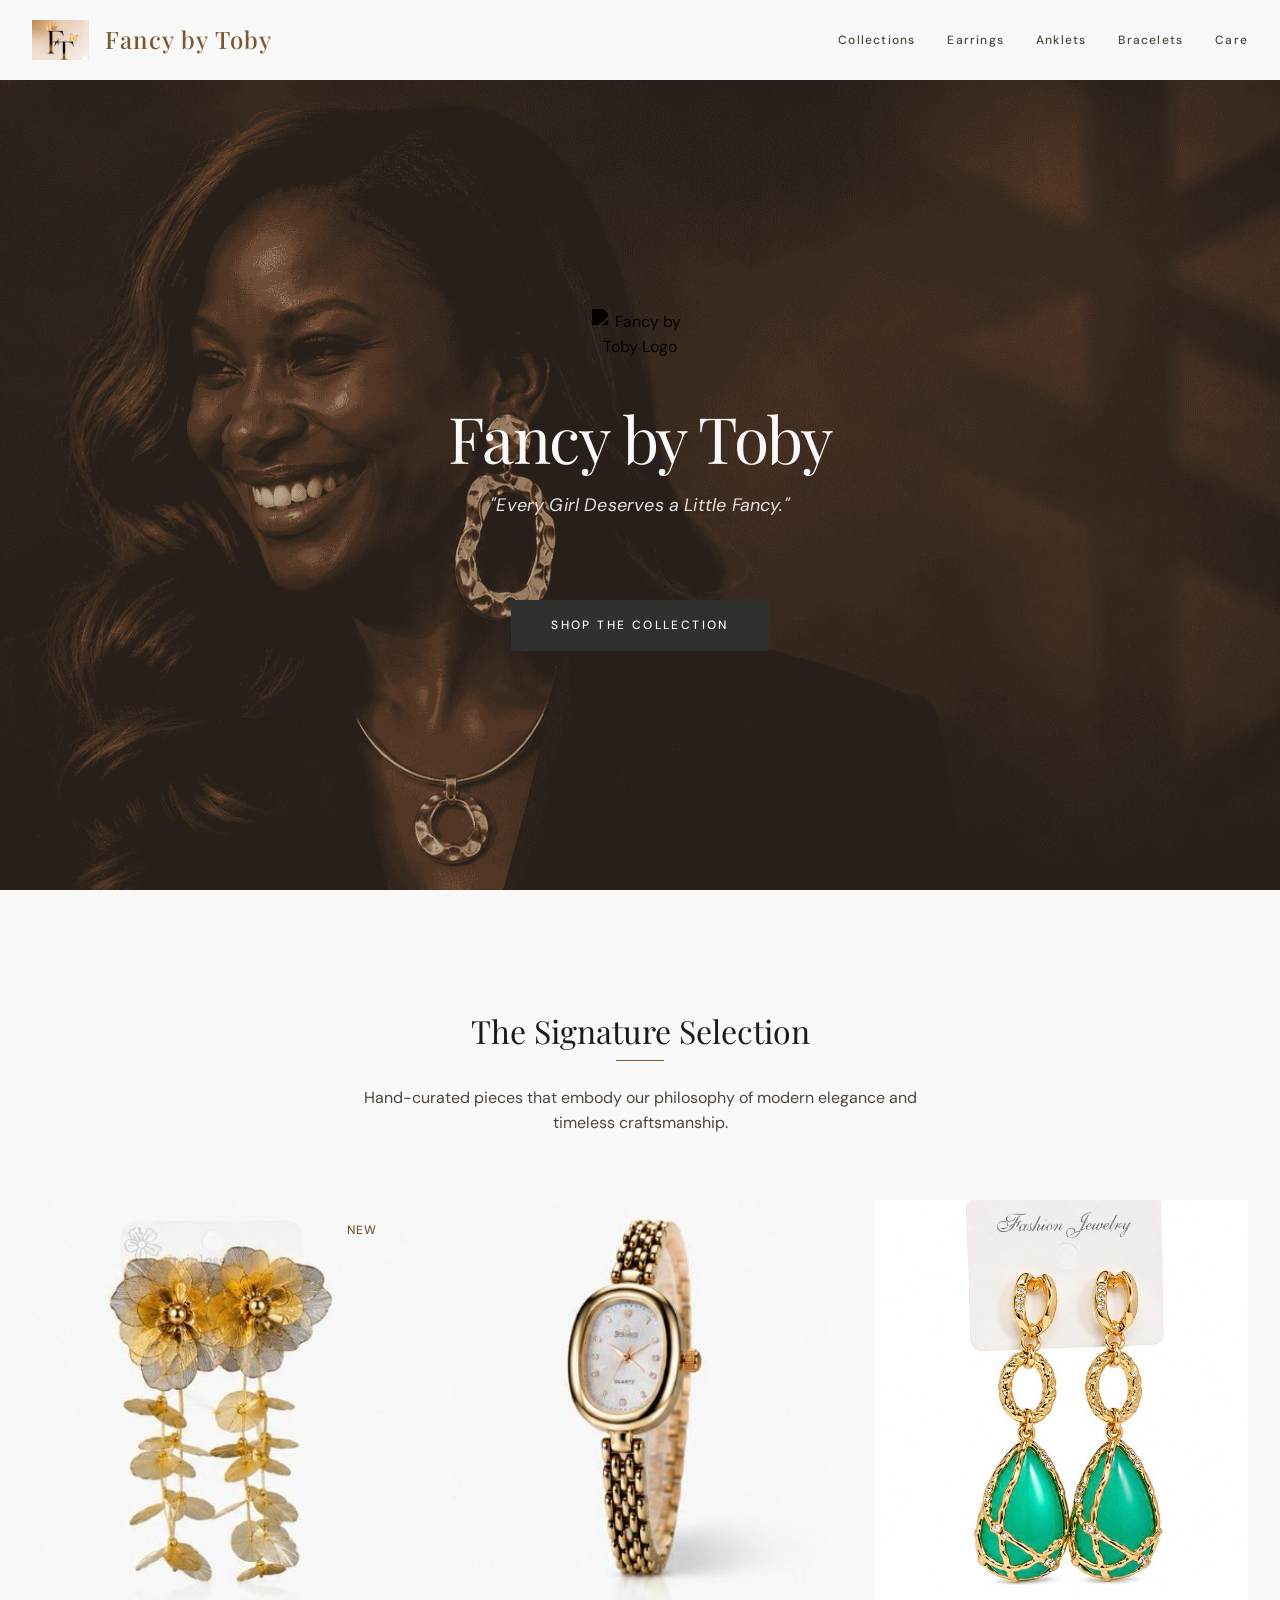
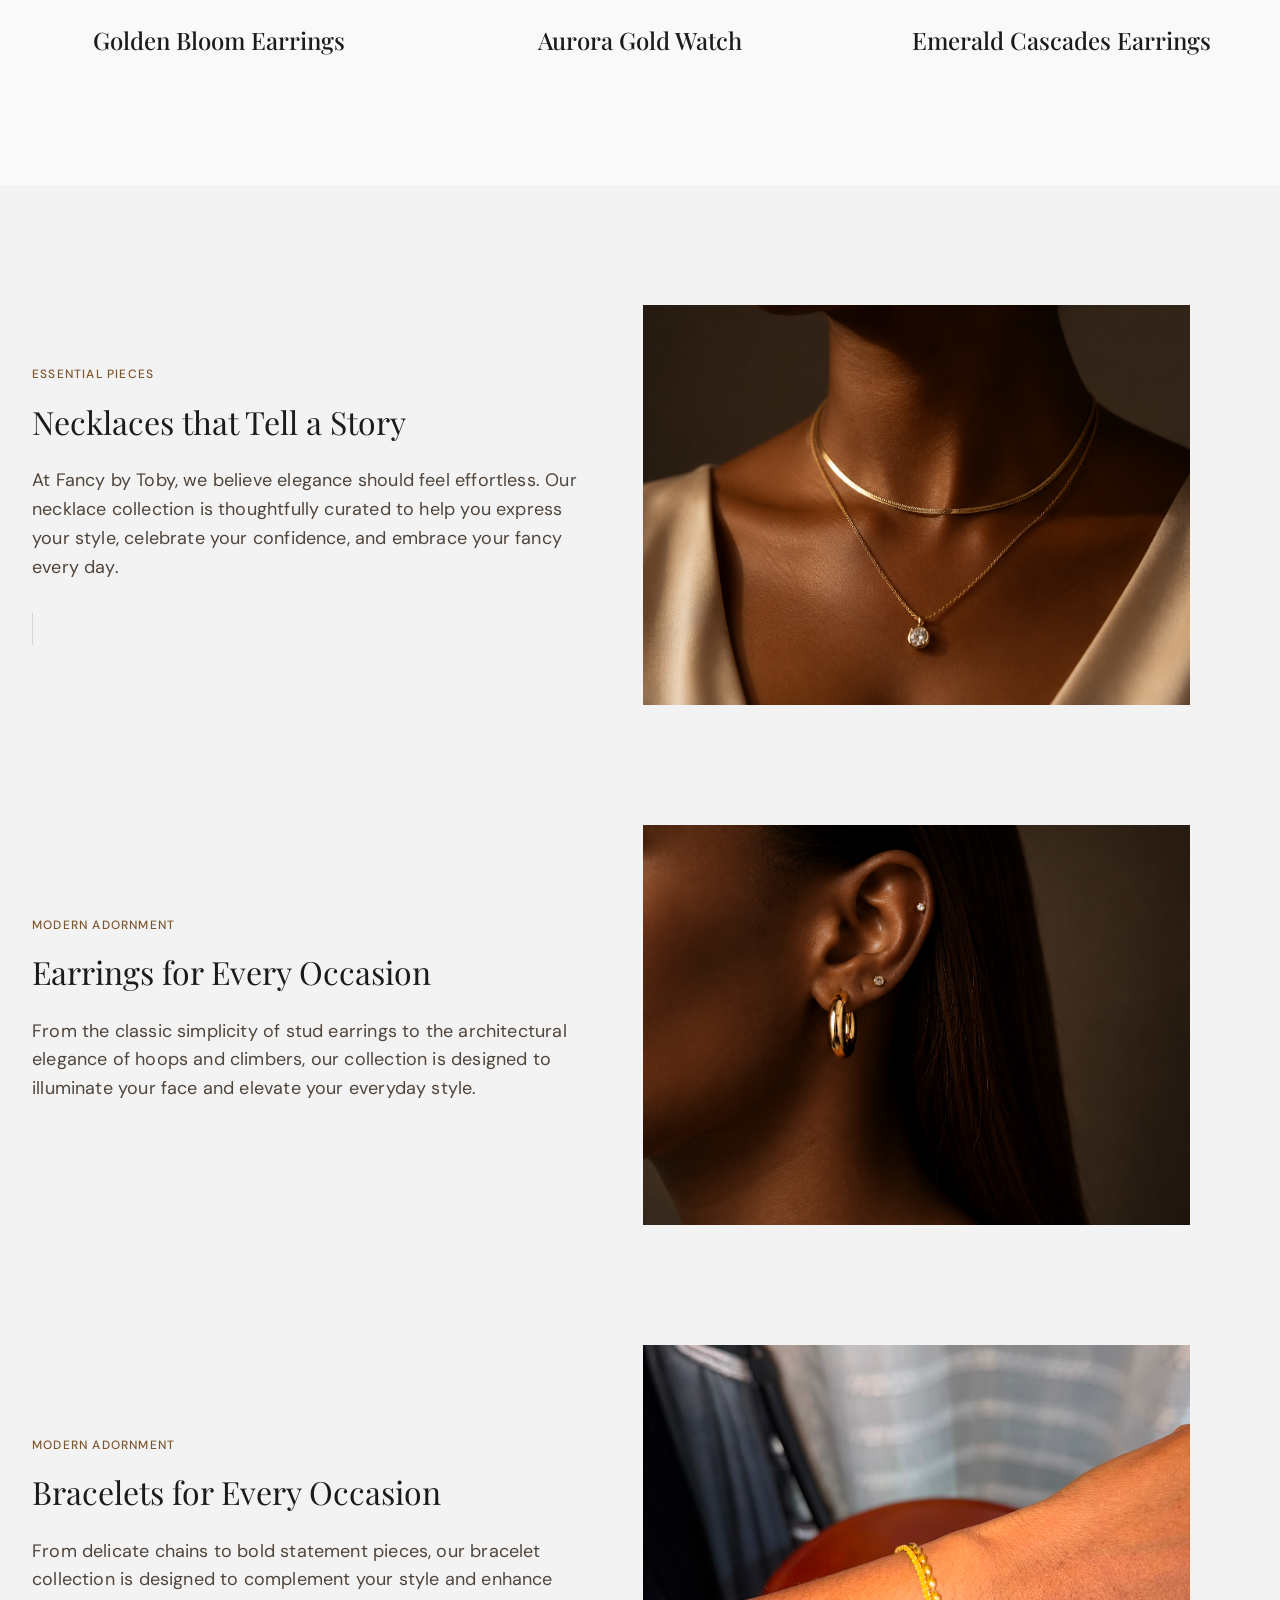
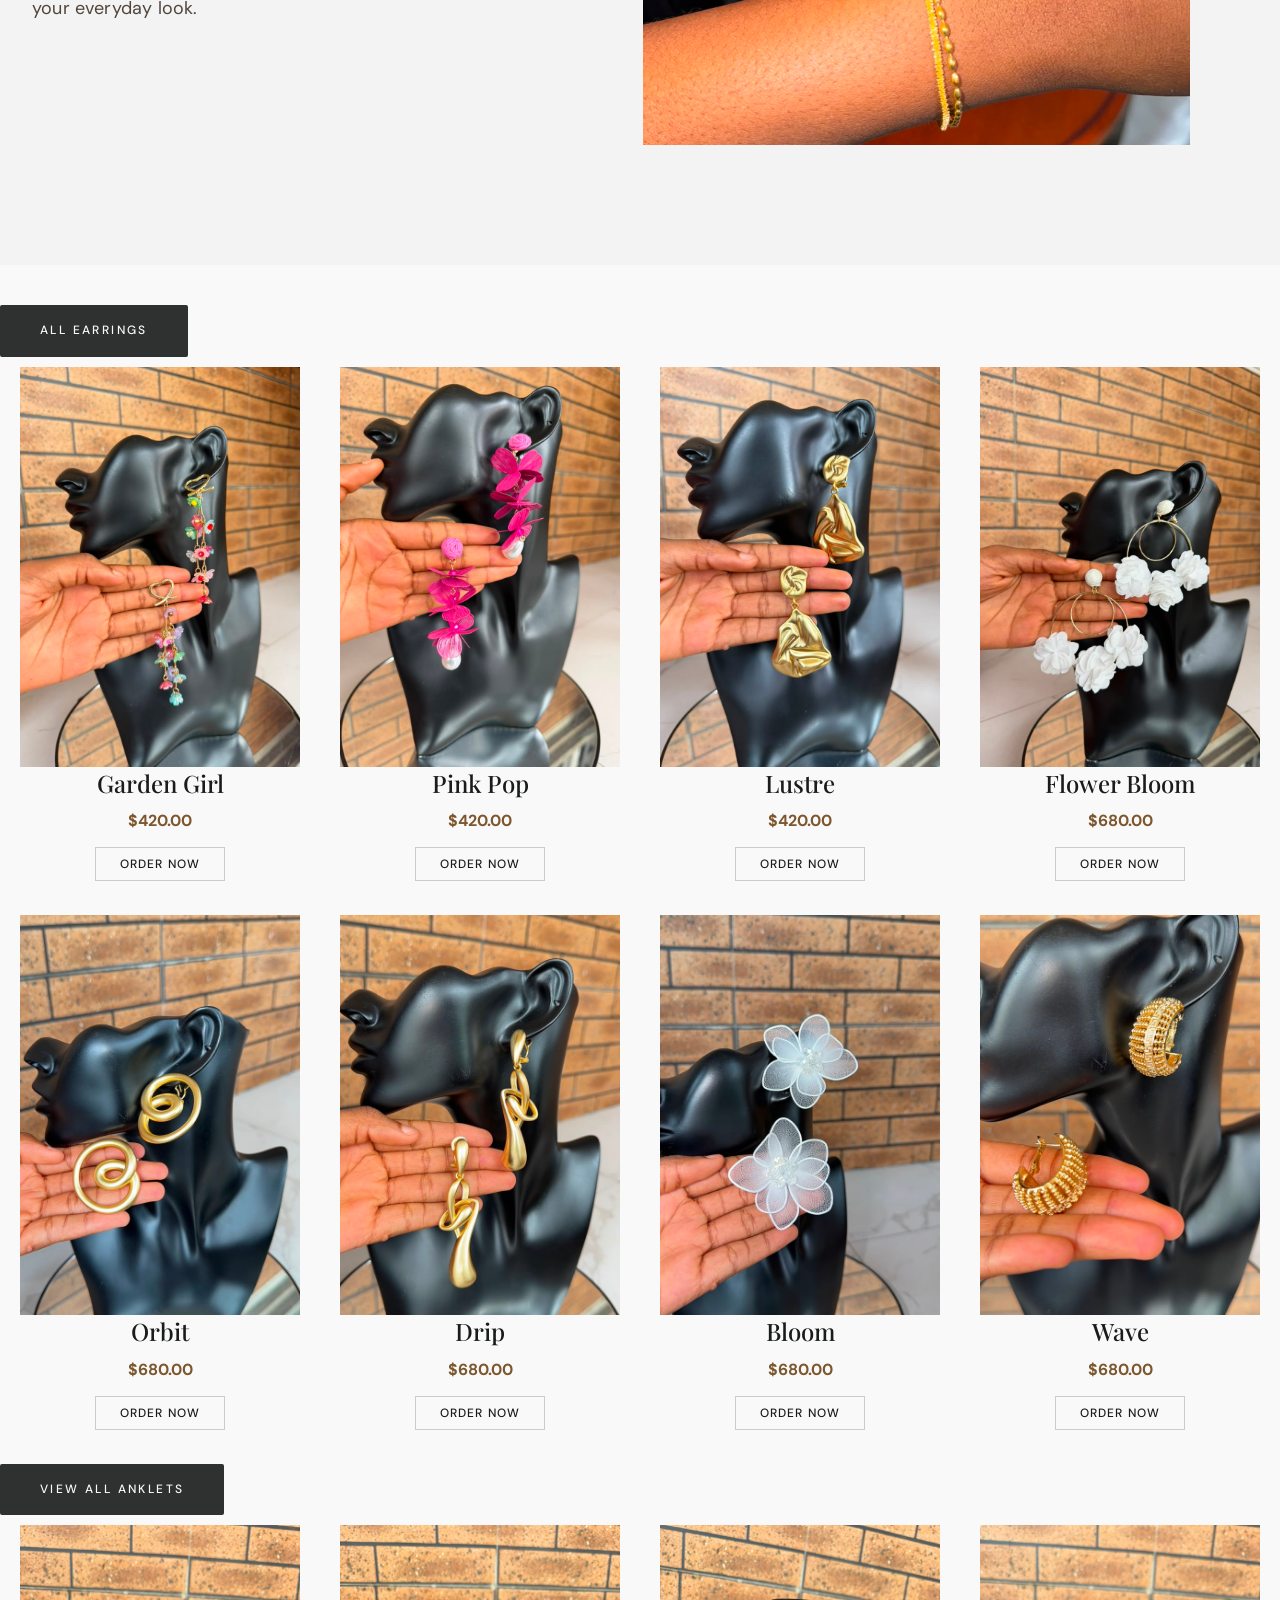
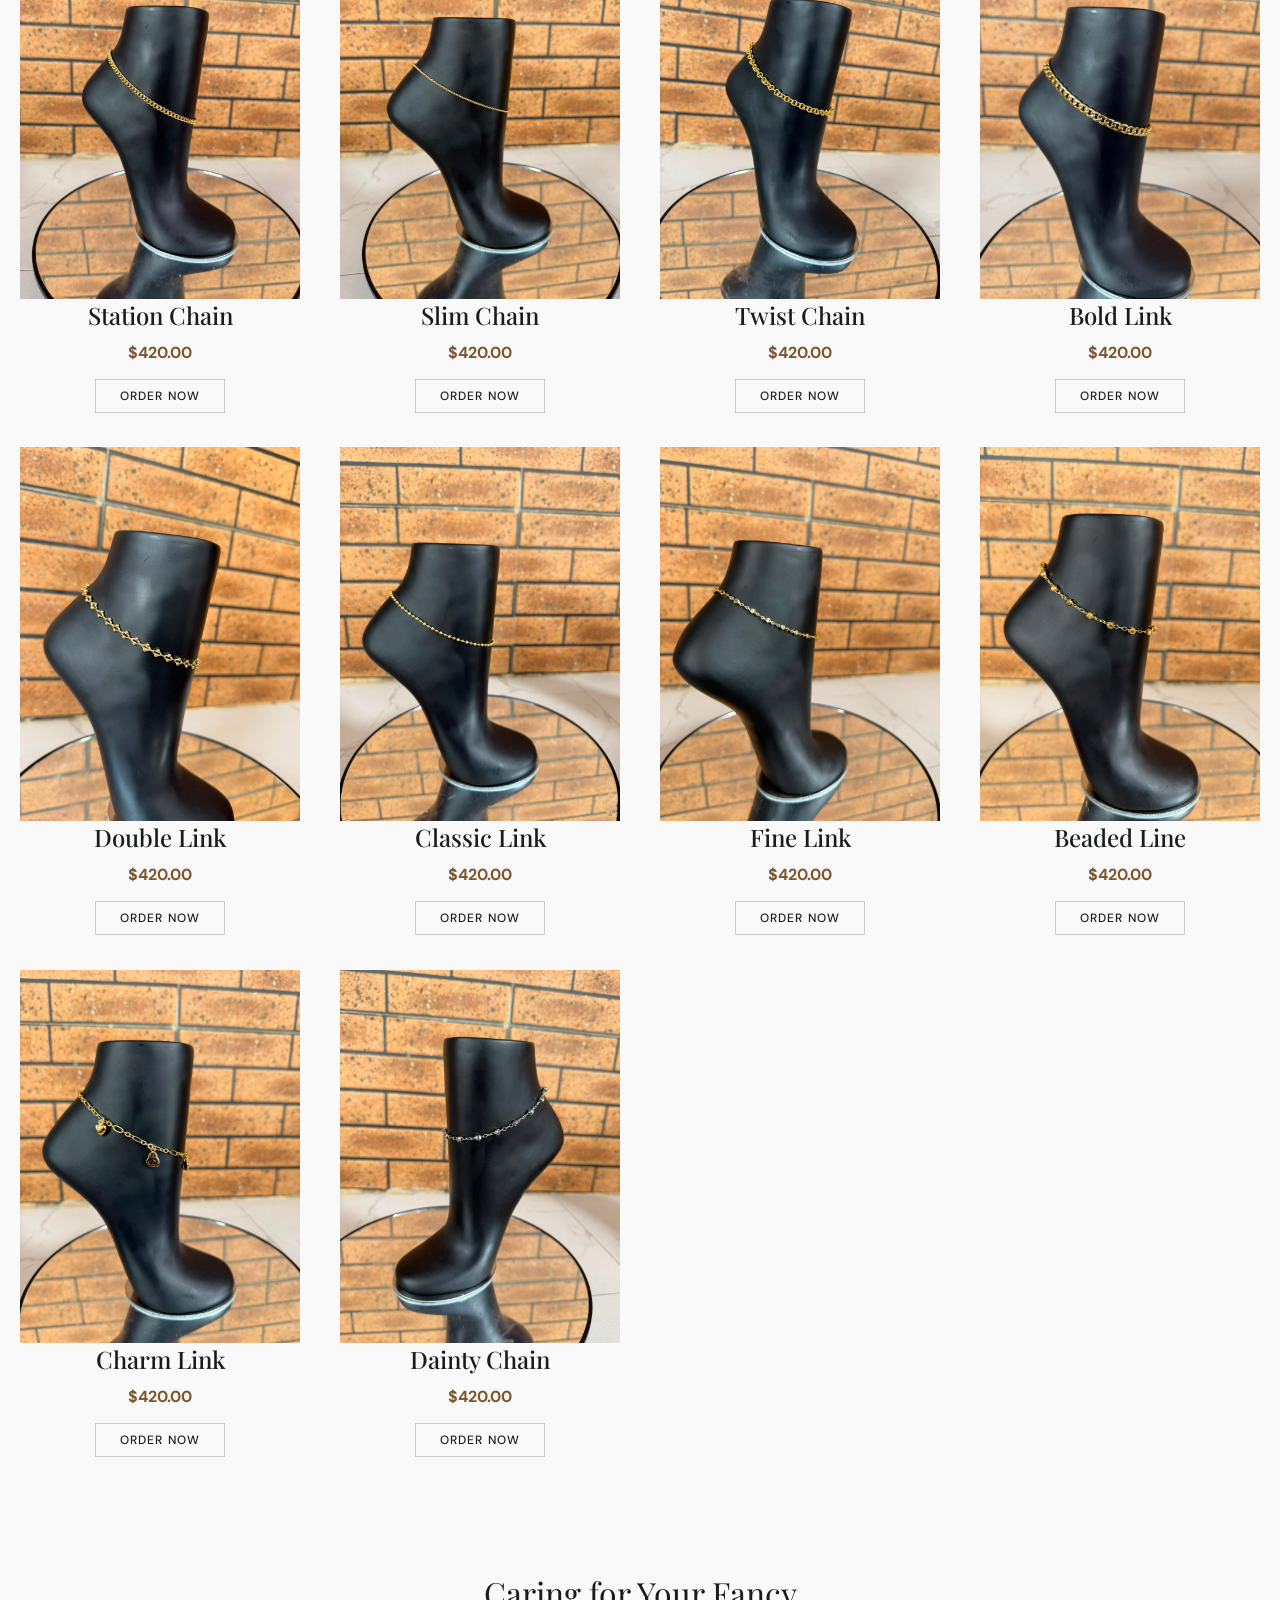
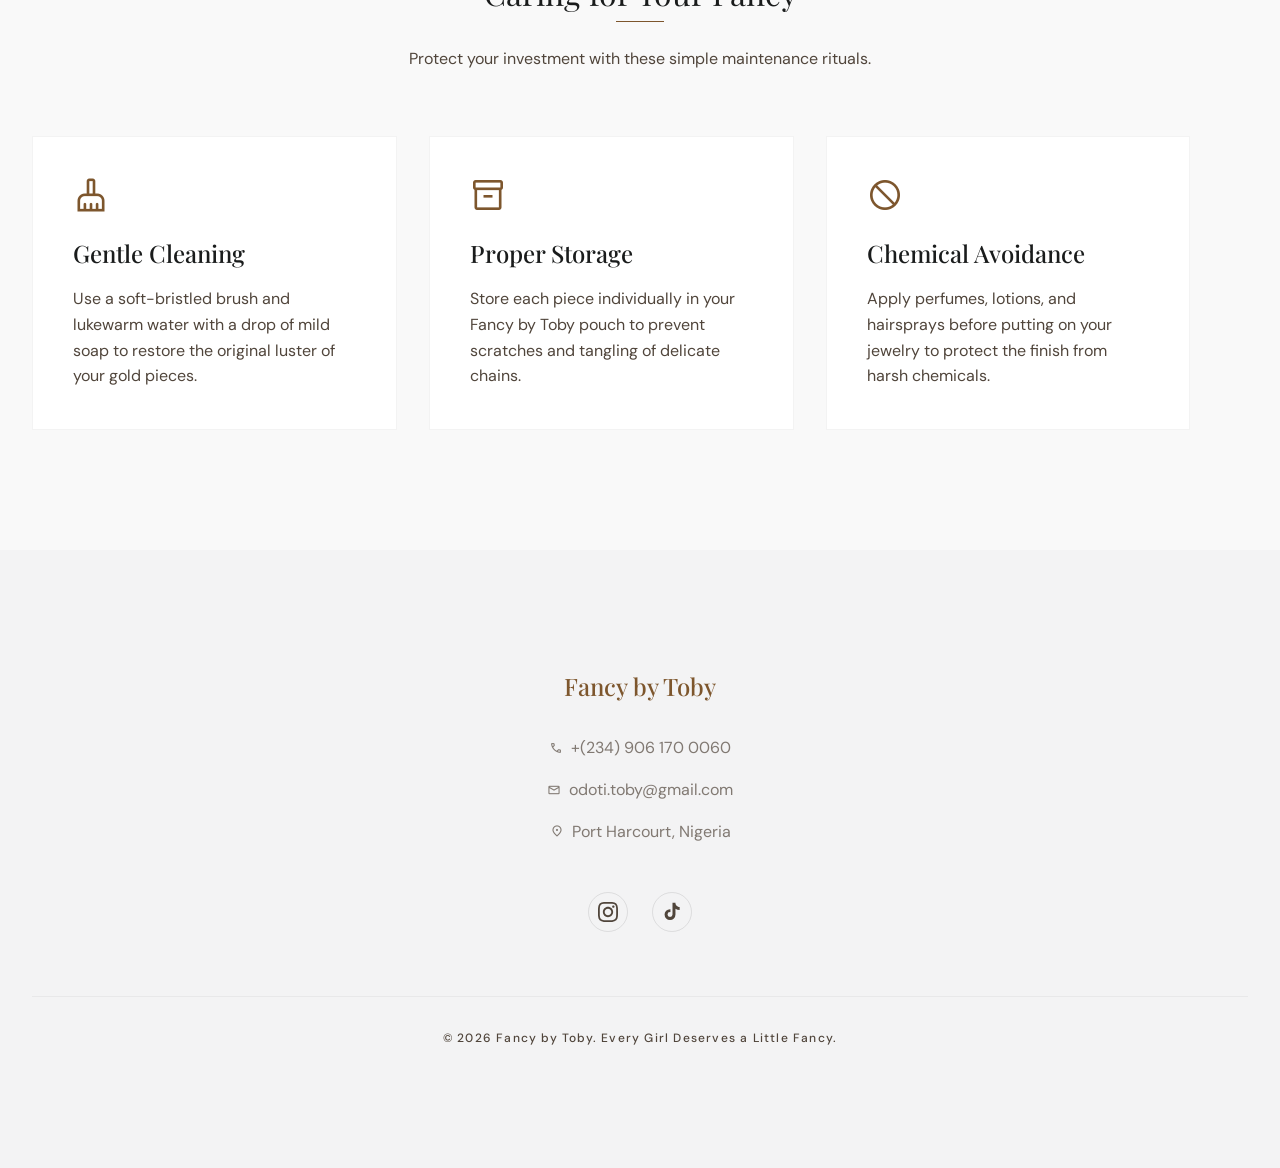
==== commit a251c09b: "fancybytoby" ====
--- a/index.html
+++ b/index.html
@@ -14,6 +14,8 @@
 <!-- Top Navigation Bar -->
 <nav class="navbar" id="navbar">
   <div class="container navbar__inner">
+  
+    
     <div class="navbar__brand">
       <img class="navbar__logo" alt="Fancy by Toby Logo" src="img/fancytoby.jpeg">
       <span class="navbar__brand-name">Fancy by Toby</span>
@@ -370,11 +372,11 @@
   </div>
 
   <div class="footer__social">
-    <a href="#" aria-label="Instagram">
+    <a href="https://www.instagram.com/fancybytoby?igsh=N2g0aHVhZGgxNzcw" aria-label="Instagram">
       <svg viewBox="0 0 24 24"><path d="M12 2.163c3.204 0 3.584.012 4.85.07 3.252.148 4.771 1.691 4.919 4.919.058 1.265.069 1.645.069 4.849 0 3.205-.012 3.584-.069 4.849-.149 3.225-1.664 4.771-4.919 4.919-1.266.058-1.644.07-4.85.07-3.204 0-3.584-.012-4.849-.07-3.26-.149-4.771-1.699-4.919-4.92-.058-1.265-.07-1.644-.07-4.849 0-3.204.013-3.583.07-4.849.149-3.227 1.664-4.771 4.919-4.919 1.266-.057 1.645-.069 4.849-.069zm0-2.163c-3.259 0-3.667.014-4.947.072-4.358.2-6.78 2.618-6.98 6.98-.059 1.281-.073 1.689-.073 4.948 0 3.259.014 3.668.072 4.948.2 4.358 2.618 6.78 6.98 6.98 1.281.058 1.689.072 4.948.072 3.259 0 3.668-.014 4.948-.072 4.354-.2 6.782-2.618 6.979-6.98.059-1.28.073-1.689.073-4.948 0-3.259-.014-3.667-.072-4.947-.196-4.354-2.617-6.78-6.979-6.98-1.281-.059-1.69-.073-4.949-.073zm0 5.838c-3.403 0-6.162 2.759-6.162 6.162s2.759 6.163 6.162 6.163 6.162-2.759 6.162-6.163c0-3.403-2.759-6.162-6.162-6.162zm0 10.162c-2.209 0-4-1.79-4-4 0-2.209 1.791-4 4-4s4 1.791 4 4c0 2.21-1.791 4-4 4zm6.406-11.845c-.796 0-1.441.645-1.441 1.44s.645 1.44 1.441 1.44c.795 0 1.439-.645 1.439-1.44s-.644-1.44-1.439-1.44z"/></svg>
     </a>
-    <a href="#" aria-label="YouTube">
-      <svg viewBox="0 0 24 24"><path d="M19.615 3.184c-3.604-.246-11.631-.245-15.23 0-3.897.266-4.356 2.62-4.385 8.816.029 6.185.484 8.549 4.385 8.816 3.6.245 11.626.246 15.23 0 3.897-.266 4.356-2.62 4.385-8.816-.029-6.185-.484-8.549-4.385-8.816zm-10.615 12.816v-8l8 3.993-8 4.007z"/></svg>
+    <a href="https://www.tiktok.com/@fancy.toby" aria-label="Tiktok">
+      <svg viewBox="0 0 24 24"><path d="M19.321 5.562a5.124 5.124 0 0 1-3.002-3.002A5.136 5.136 0 0 1 16.13 1h-3.527v14.117a2.984 2.984 0 1 1-2.984-2.984c.17 0 .337.015.5.043V8.596a6.48 6.48 0 0 0-.5-.02 6.541 6.541 0 1 0 6.541 6.541V7.964a8.58 8.58 0 0 0 5.021 1.611V6.048a5.13 5.13 0 0 1-1.86-.486z"/></svg>
     </a>
   </div>
 
--- a/styles.css
+++ b/styles.css
@@ -115,12 +115,14 @@
   display: none;
 }
 
+
 .navbar__links {
   display: none;
   gap: 32px;
   align-items: center;
 }
 
+
 .navbar__links a {
   color: #50453b;
   font-size: 12px;
@@ -155,7 +157,10 @@
   .navbar__links {
     display: flex;
   }
-}
+
+}
+
+
 
 /* ==========================================================================
    Hero
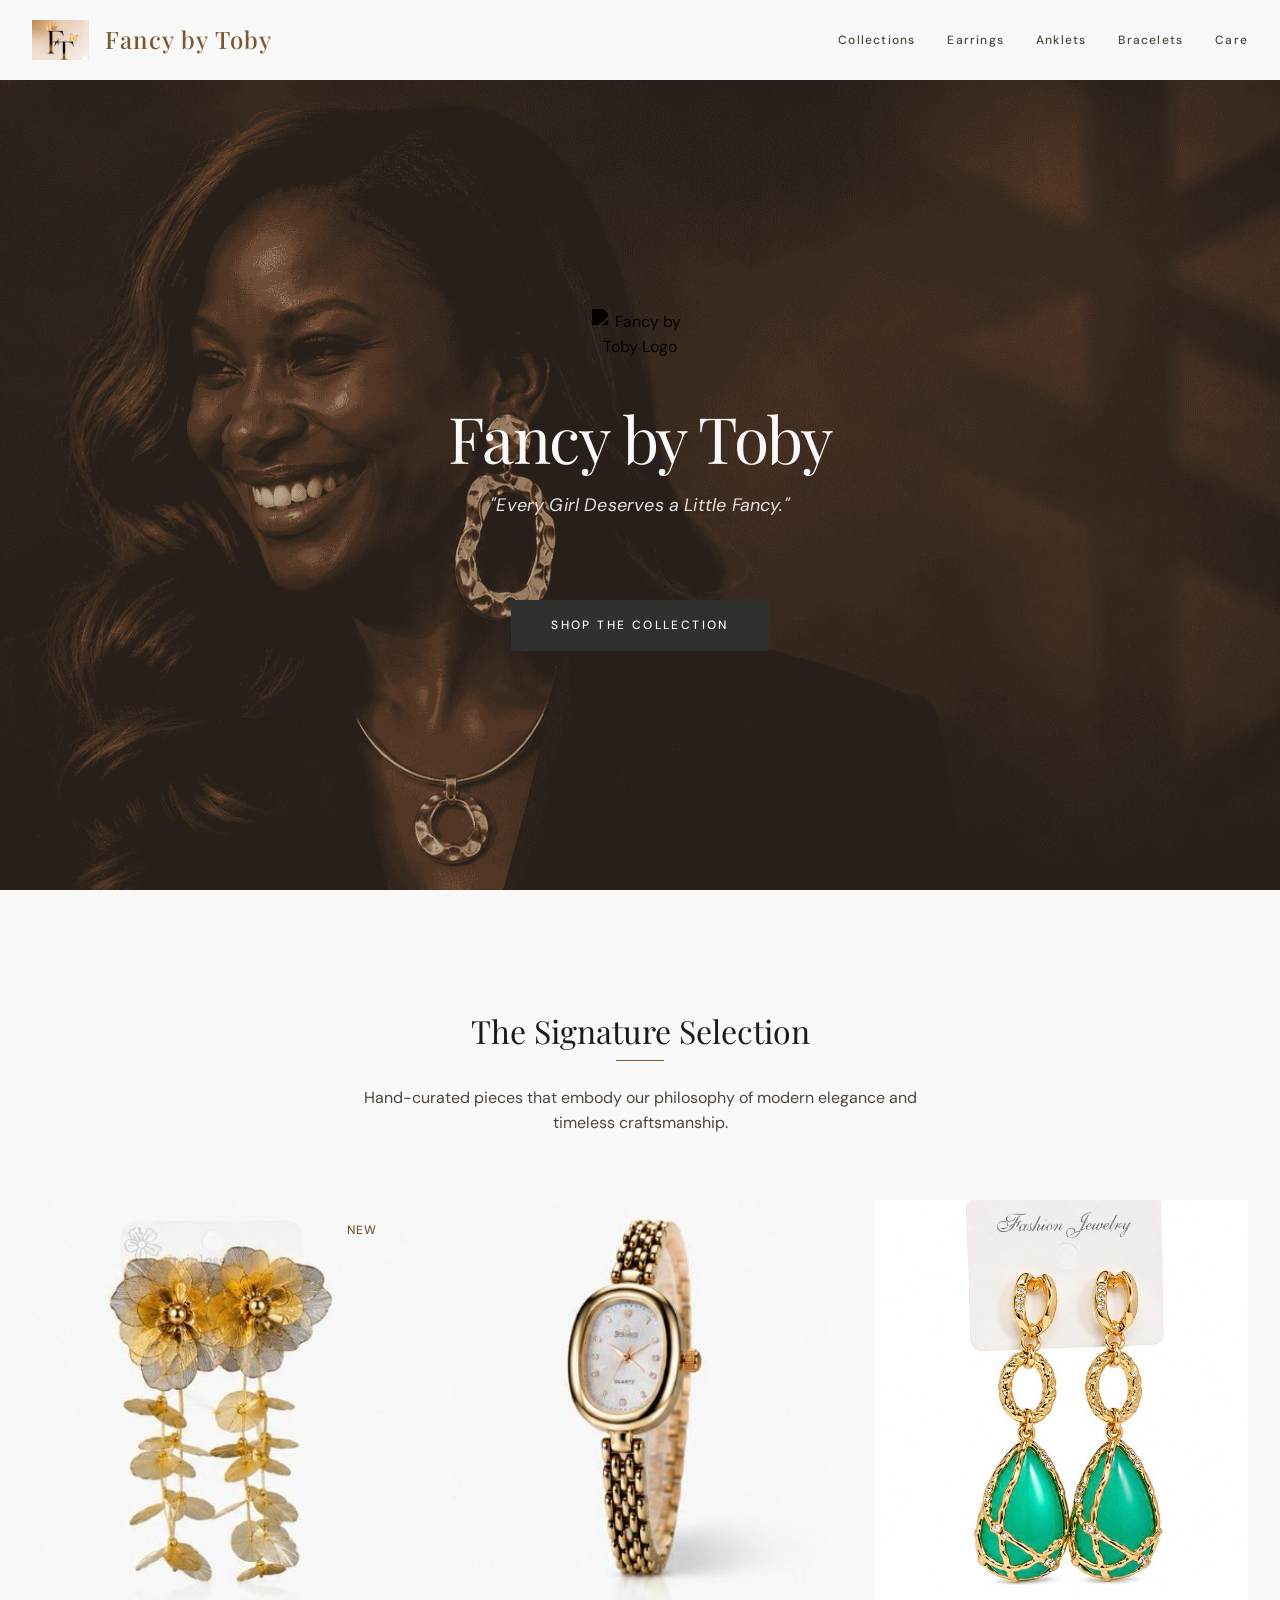
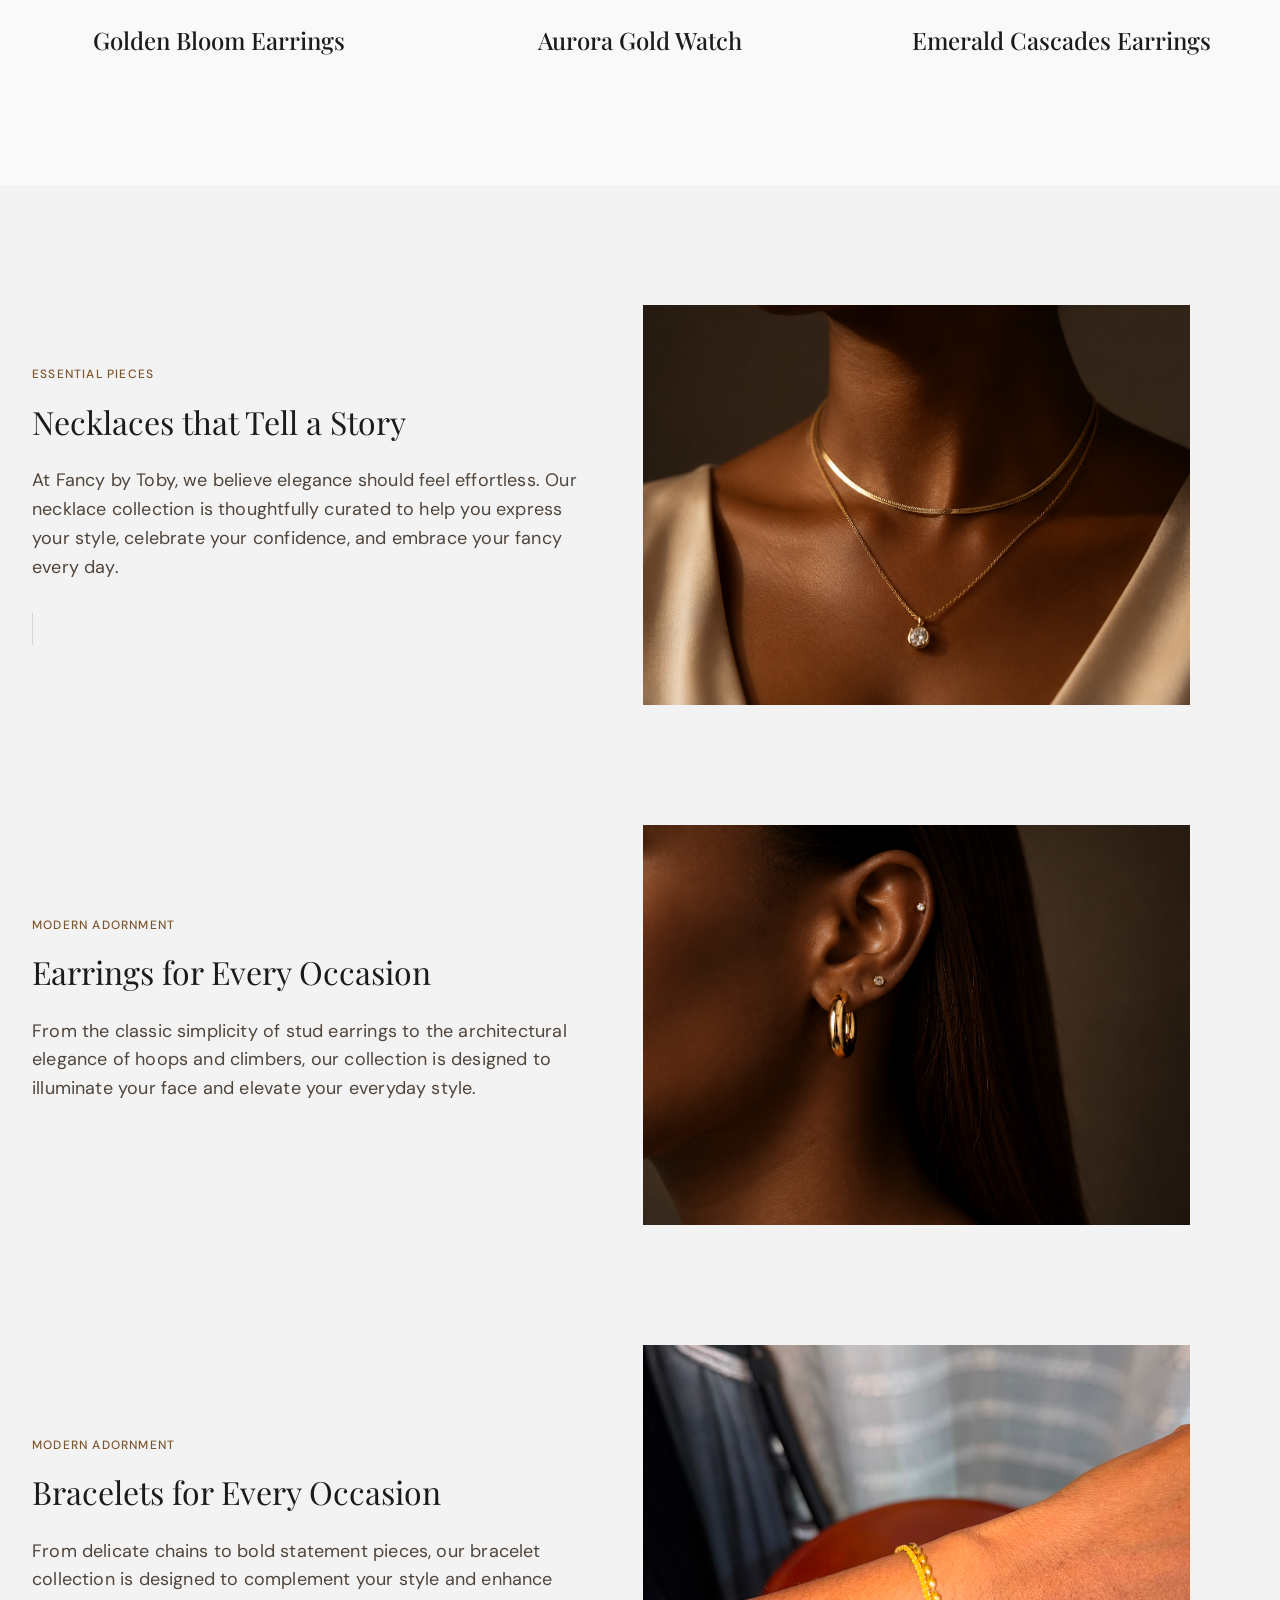
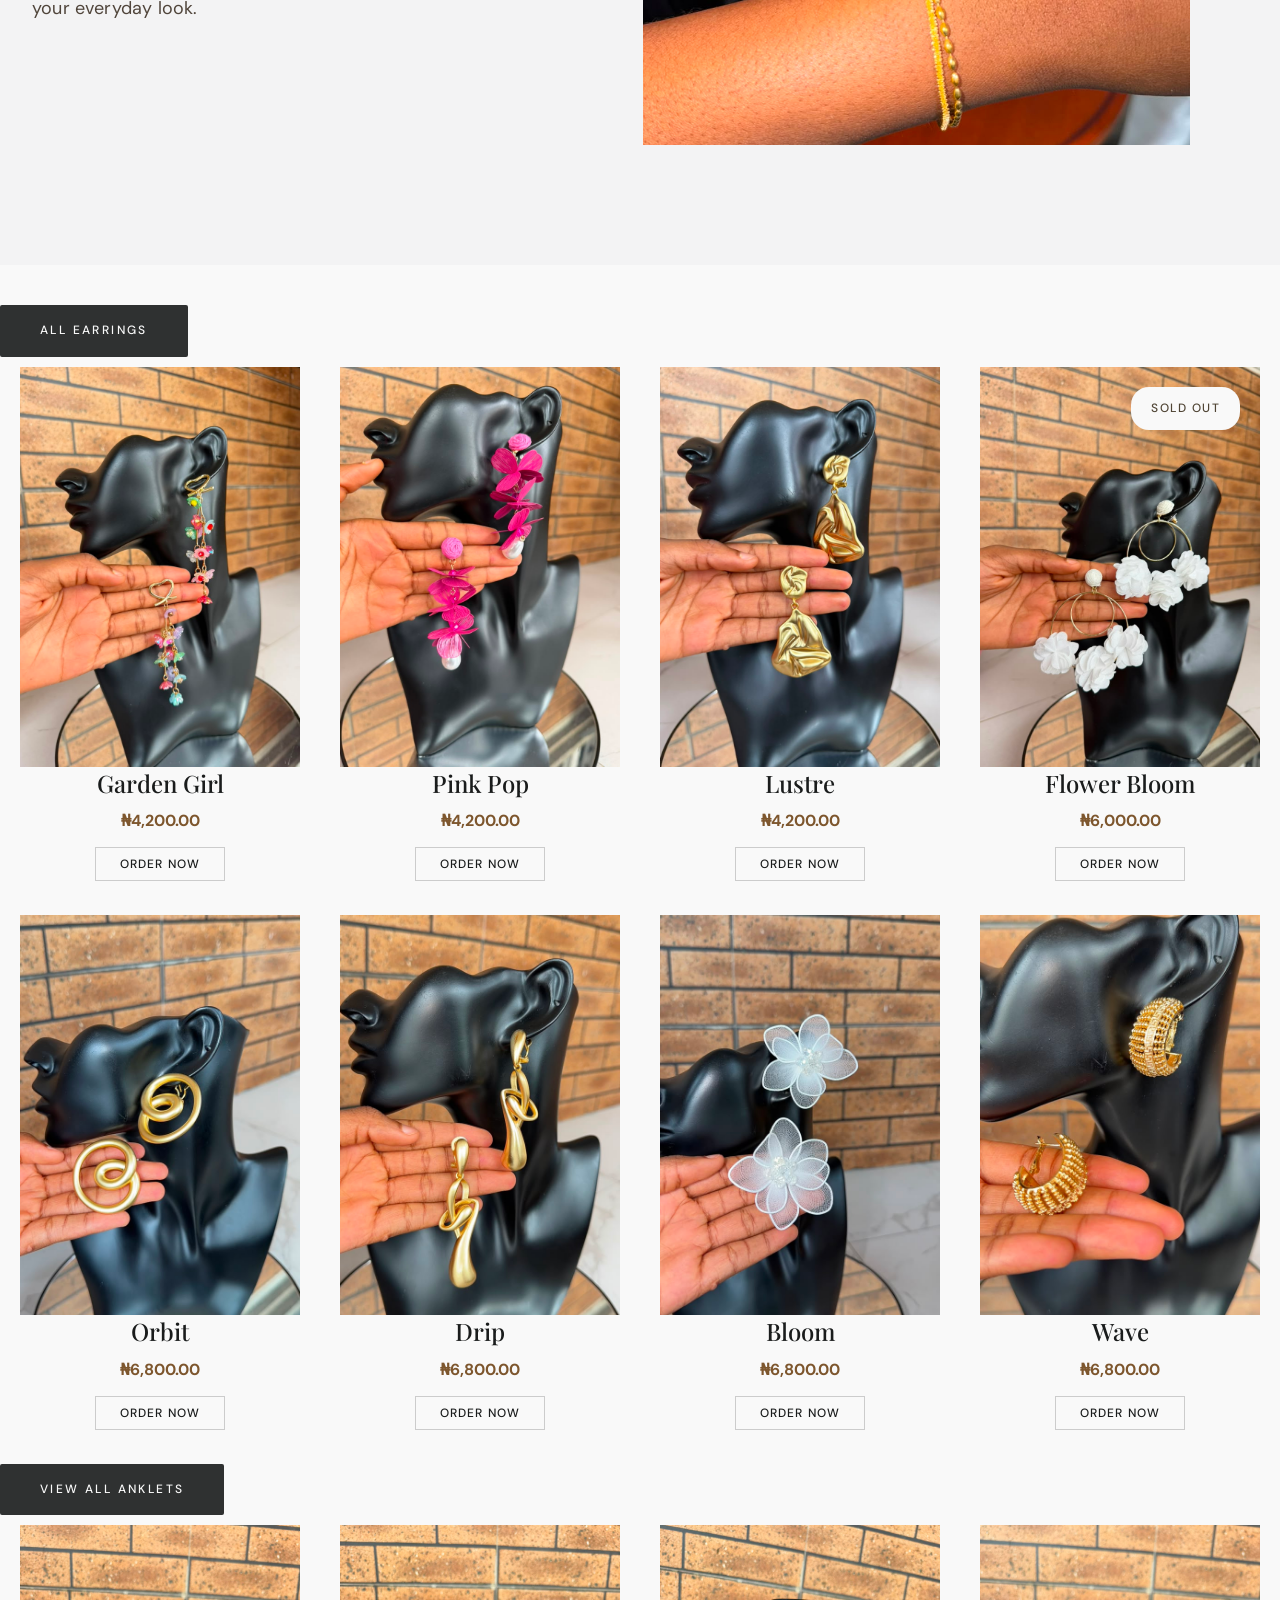
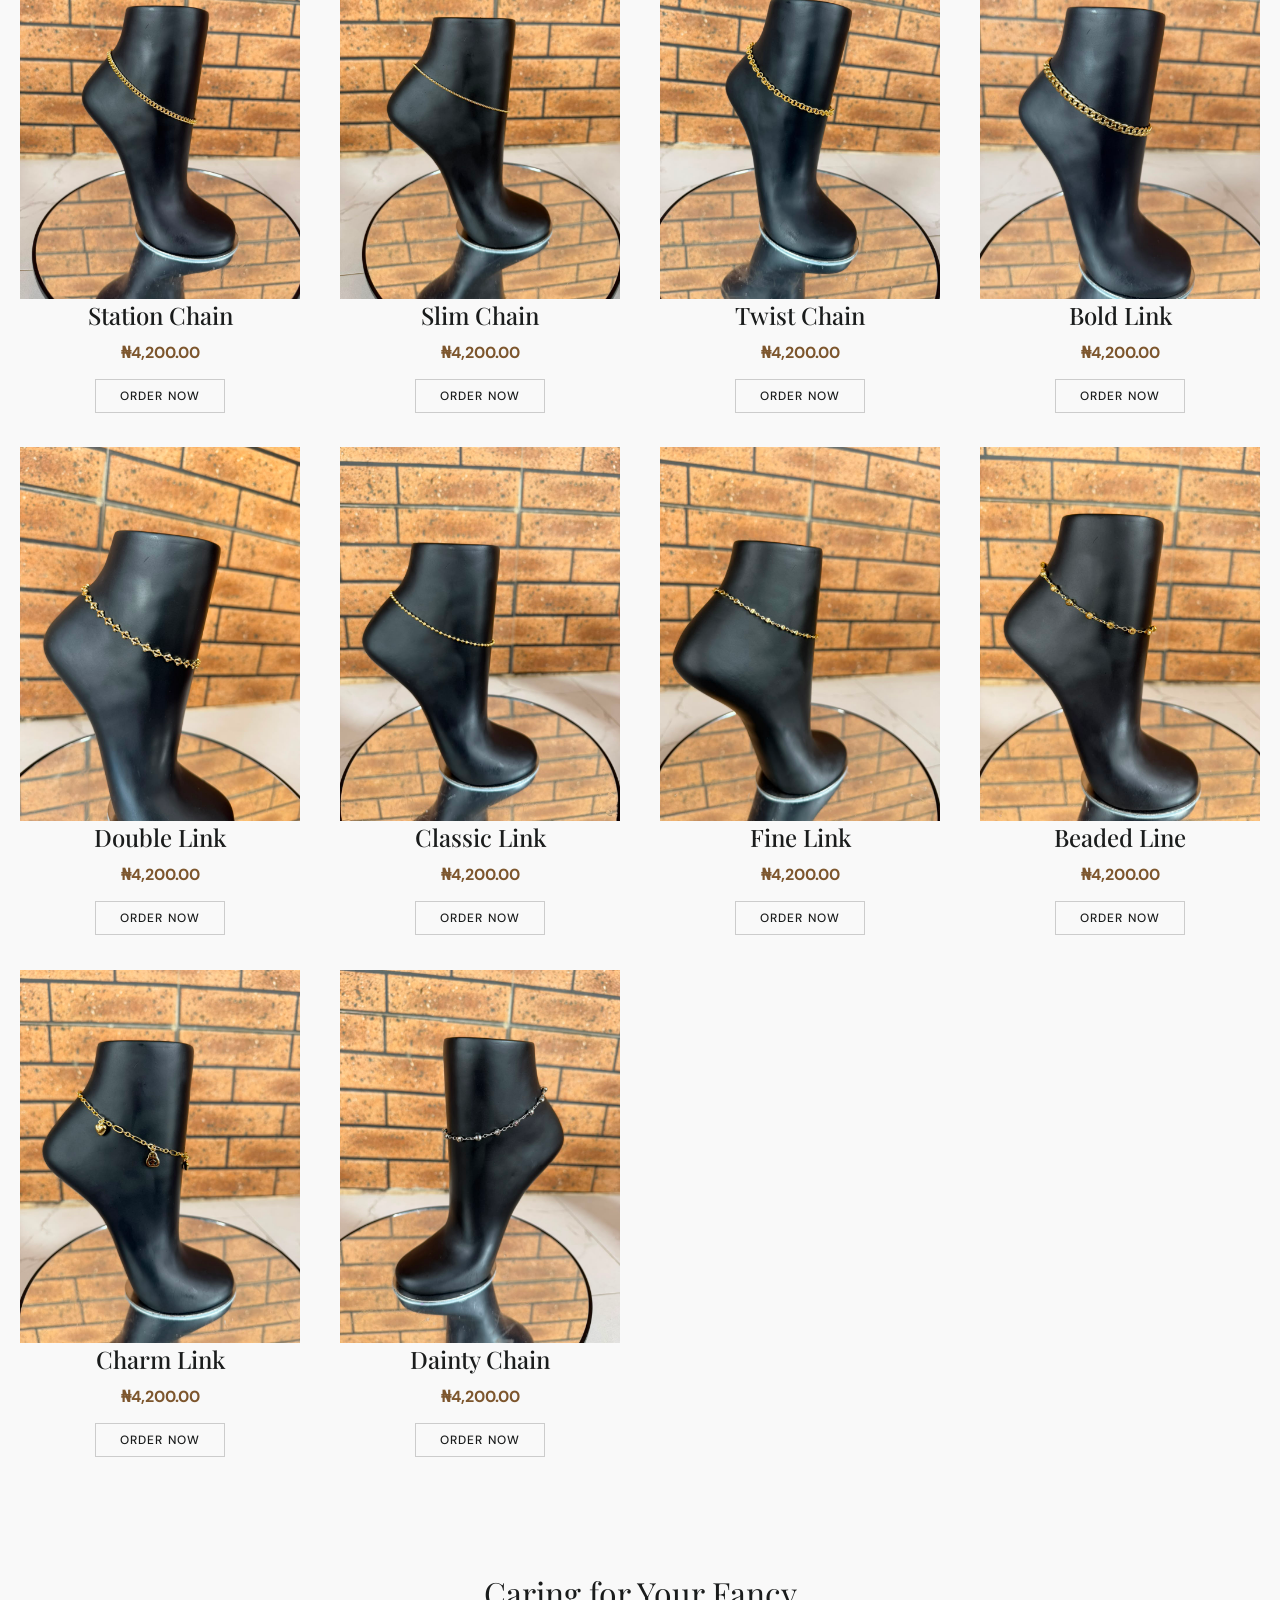
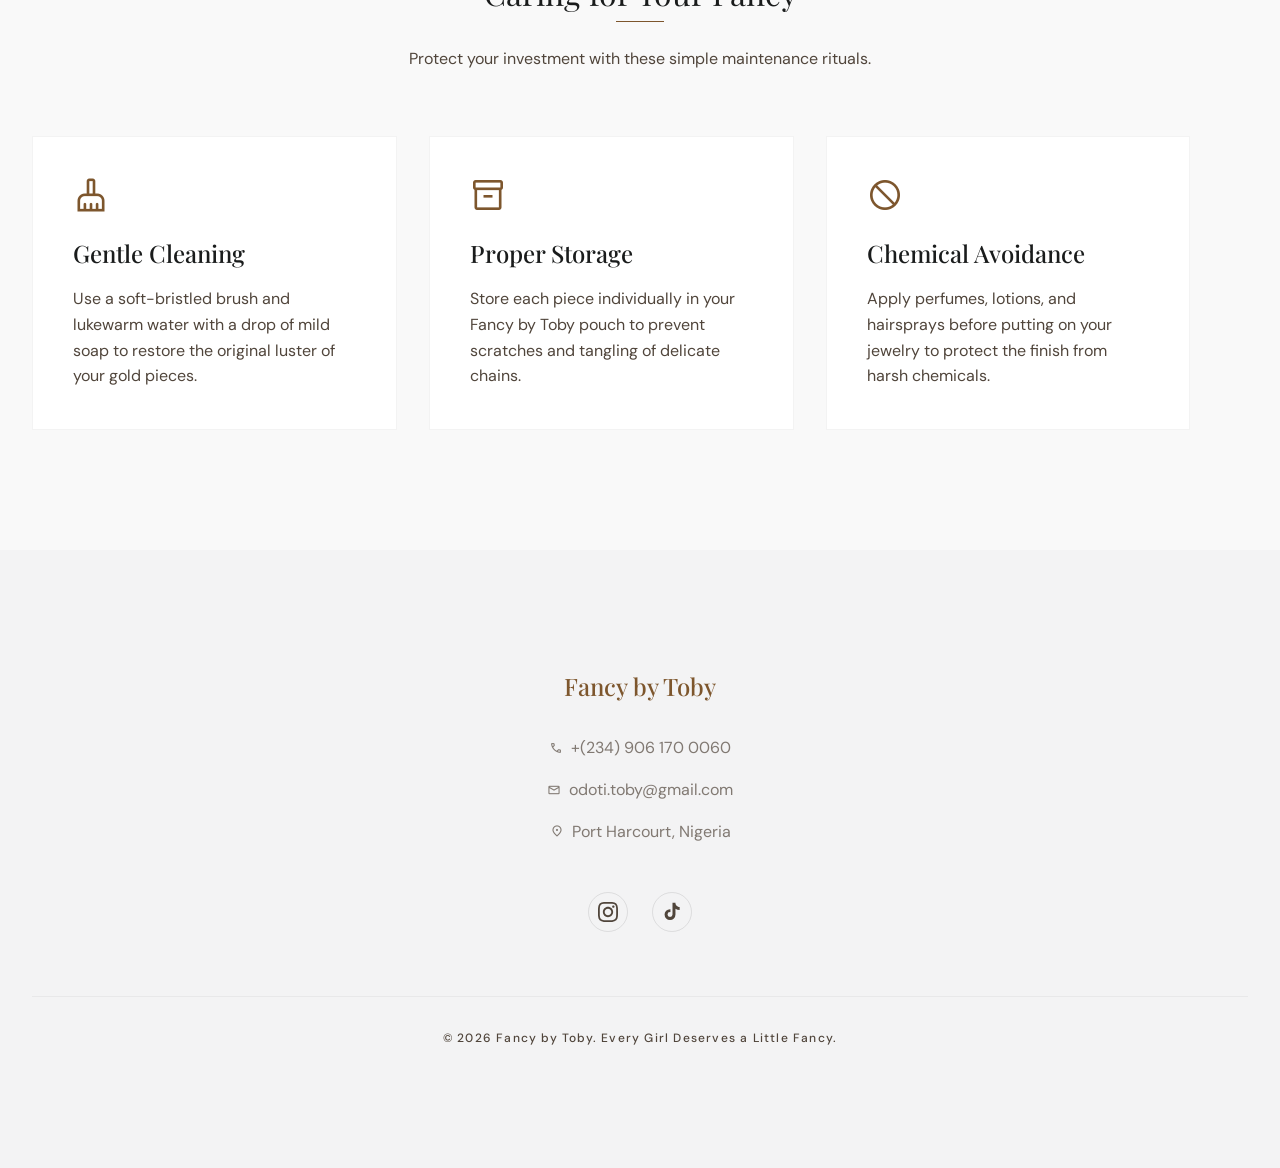
==== commit fde8ac1d: "new update" ====
--- a/index.html
+++ b/index.html
@@ -152,7 +152,7 @@
     <img src="img/earring 5.jpeg" alt="garden girl earrings" /> 
     <div class="product-card__body">
         <h3 class="product-card__name">Garden Girl</h3>
-        <p class="product-card__price">$420.00</p>
+        <p class="product-card__price">₦4,200.00</p>
         <a href="https://wa.me/2349061700060?text=Hi%20there!%20I%20would%20like%20to%20order%20the%20Garden%20Girl%20Earrings." class="product-card__button">ORDER NOW</a>
       </div>
       </div>
@@ -161,7 +161,7 @@
     <img src="img/earring 6.jpeg" alt="pink pop earrings" />
     <div class="product-card__body"> 
      <h3 class="product-card__name">Pink Pop</h3>
-        <p class="product-card__price">$420.00</p>
+        <p class="product-card__price">₦4,200.00</p>
         <a href="https://wa.me/2349061700060?text=Hi%20there!%20I%20would%20like%20to%20order%20the%20Pink%20Pop%20Earrings." class="product-card__button">ORDER NOW</a>
       </div>
       </div>
@@ -170,16 +170,17 @@
     <img src="img/earring 7.jpeg" alt="lustre earrings" />
     <div class="product-card__body">
         <h3 class="product-card__name">Lustre</h3>
-        <p class="product-card__price">$420.00</p>
+        <p class="product-card__price">₦4,200.00</p>
         <a href="https://wa.me/2349061700060?text=Hi%20there!%20I%20would%20like%20to%20order%20the%20Lustre%20Earrings." class="product-card__button">ORDER NOW</a>
       </div> 
         </div>
 
-        <div>
+        <div class="product-cards">
+          <span class="sold-out-tag">SOLD OUT</span>
     <img src="img/earring 8.jpeg" alt="flower bloom earrings" />
      <div class="product-card__body">
         <h3 class="product-card__name"> Flower Bloom</h3>
-        <p class="product-card__price">$680.00</p>
+        <p class="product-card__price">₦6,000.00</p>
         <a href="https://wa.me/2349061700060?text=Hi%20there!%20I%20would%20like%20to%20order%20the%20Flower%20Bloom%20Earrings." class="product-card__button">ORDER NOW</a>
       </div> 
         </div>
@@ -188,7 +189,7 @@
     <img src="img/earring 9.jpeg" alt="orbit earrings" /> 
     <div class="product-card__body">
         <h3 class="product-card__name">Orbit</h3>
-        <p class="product-card__price">$680.00</p>
+        <p class="product-card__price">₦6,800.00</p>
         <a href="https://wa.me/2349061700060?text=Hi%20there!%20I%20would%20like%20to%20order%20the%20Orbit%20Earrings." class="product-card__button">ORDER NOW</a>
       </div> 
         </div>
@@ -197,7 +198,7 @@
     <img src="img/earring 10.jpeg" alt="drip earrings" /> 
     <div class="product-card__body">
         <h3 class="product-card__name">Drip</h3>
-        <p class="product-card__price">$680.00</p>
+        <p class="product-card__price">₦6,800.00</p>
         <a href="https://wa.me/2349061700060?text=Hi%20there!%20I%20would%20like%20to%20order%20the%20Drip%20Earrings." class="product-card__button">ORDER NOW</a>
       </div> 
         </div>
@@ -206,7 +207,7 @@
     <img src="img/earring 11.jpeg" alt="Bloom earrings" /> 
     <div class="product-card__body">
         <h3 class="product-card__name">Bloom</h3>
-        <p class="product-card__price">$680.00</p>
+        <p class="product-card__price">₦6,800.00</p>
         <a href="https://wa.me/2349061700060?text=Hi%20there!%20I%20would%20like%20to%20order%20the%20Bloom%20Earrings." class="product-card__button">ORDER NOW</a>
       </div> 
         </div>
@@ -215,7 +216,7 @@
     <img src="img/earring 12.jpeg" alt="wave earrings" />
     <div class="product-card__body">
         <h3 class="product-card__name">Wave</h3>
-        <p class="product-card__price">$680.00</p>
+        <p class="product-card__price">₦6,800.00</p>
         <a href="https://wa.me/2349061700060?text=Hi%20there!%20I%20would%20like%20to%20order%20the%20Wave%20Earrings." class="product-card__button">ORDER NOW</a>
       </div> 
         </div> 
@@ -234,7 +235,7 @@
     <img src="img/anklet 10.jpeg" alt="station chain anklet" /> 
     <div class="product-card__body">
         <h3 class="product-card__name">Station Chain</h3>
-        <p class="product-card__price">$420.00</p>
+        <p class="product-card__price">₦4,200.00</p>
         <a href="https://wa.me/2349061700060?text=Hi%20there!%20I%20would%20like%20to%20order%20the%20Station%20Chain%20Anklet." class="product-card__button">ORDER NOW</a>
       </div>
       </div>
@@ -243,7 +244,7 @@
     <img src="img/anklet 2.jpeg" alt="slim chain anklet" /> 
     <div class="product-card__body">
         <h3 class="product-card__name">Slim Chain</h3>
-        <p class="product-card__price">$420.00</p>
+        <p class="product-card__price">₦4,200.00</p>
         <a href="https://wa.me/2349061700060?text=Hi%20there!%20I%20would%20like%20to%20order%20the%20Slim%20Chain%20Anklet." class="product-card__button">ORDER NOW</a>
       </div>
       </div>
@@ -252,7 +253,7 @@
     <img src="img/anklet 3.jpeg" alt="twist chain anklet" /> 
     <div class="product-card__body">
         <h3 class="product-card__name">Twist Chain</h3>
-        <p class="product-card__price">$420.00</p>
+        <p class="product-card__price">₦4,200.00</p>
         <a href="https://wa.me/2349061700060?text=Hi%20there!%20I%20would%20like%20to%20order%20the%20Twist%20Chain%20Anklet." class="product-card__button">ORDER NOW</a>
       </div>
       </div>
@@ -261,7 +262,7 @@
     <img src="img/anklet 4.jpeg" alt="bold link anklet" /> 
     <div class="product-card__body">
         <h3 class="product-card__name">Bold Link</h3>
-        <p class="product-card__price">$420.00</p>
+        <p class="product-card__price">₦4,200.00</p>
         <a href="https://wa.me/2349061700060?text=Hi%20there!%20I%20would%20like%20to%20order%20the%20Bold%20Link%20Anklet." class="product-card__button">ORDER NOW</a>
       </div>
       </div>
@@ -270,7 +271,7 @@
     <img src="img/anklet 5.jpeg" alt="double link anklet" /> 
     <div class="product-card__body">
         <h3 class="product-card__name">Double Link</h3>
-        <p class="product-card__price">$420.00</p>
+        <p class="product-card__price">₦4,200.00</p>
         <a href="https://wa.me/2349061700060?text=Hi%20there!%20I%20would%20like%20to%20order%20the%20Double%20Link%20Anklet." class="product-card__button">ORDER NOW</a>
       </div>
       </div>
@@ -279,7 +280,7 @@
     <img src="img/anklet 6.jpeg" alt="classic link anklet" /> 
     <div class="product-card__body">
         <h3 class="product-card__name">Classic Link</h3>
-        <p class="product-card__price">$420.00</p>
+        <p class="product-card__price">₦4,200.00</p>
         <a href="https://wa.me/2349061700060?text=Hi%20there!%20I%20would%20like%20to%20order%20the%20Classic%20Link%20Anklet." class="product-card__button">ORDER NOW</a>
       </div>
       </div>
@@ -289,7 +290,7 @@
     <img src="img/anklet 7.jpeg" alt="fine link anklet" /> 
     <div class="product-card__body">
         <h3 class="product-card__name">Fine Link</h3>
-        <p class="product-card__price">$420.00</p>
+        <p class="product-card__price">₦4,200.00</p>
         <a href="https://wa.me/2349061700060?text=Hi%20there!%20I%20would%20like%20to%20order%20the%20Fine%20Link%20Anklet." class="product-card__button">ORDER NOW</a>
       </div>
       </div>
@@ -298,7 +299,7 @@
     <img src="img/anklet 8.jpeg" alt="beaded line anklet" /> 
     <div class="product-card__body">
         <h3 class="product-card__name">Beaded Line</h3>
-        <p class="product-card__price">$420.00</p>
+        <p class="product-card__price">₦4,200.00</p>
         <a href="https://wa.me/2349061700060?text=Hi%20there!%20I%20would%20like%20to%20order%20the%20Beaded%20Line%20Anklet." class="product-card__button">ORDER NOW</a>
       </div>
       </div>
@@ -307,7 +308,7 @@
     <img src="img/anklet 9.jpeg" alt="charm link anklet" /> 
     <div class="product-card__body">
         <h3 class="product-card__name">Charm Link</h3>
-        <p class="product-card__price">$420.00</p>
+        <p class="product-card__price">₦4,200.00</p>
         <a href="https://wa.me/2349061700060?text=Hi%20there!%20I%20would%20like%20to%20order%20the%20Charm%20Link%20Anklet." class="product-card__button">ORDER NOW</a>
       </div>
       </div>
@@ -316,7 +317,7 @@
     <img src="img/anklet 1.jpeg" alt="dainty chain anklet" /> 
     <div class="product-card__body">
         <h3 class="product-card__name">Dainty Chain</h3>
-        <p class="product-card__price">$420.00</p>
+        <p class="product-card__price">₦4,200.00</p>
         <a href="https://wa.me/2349061700060?text=Hi%20there!%20I%20would%20like%20to%20order%20the%20Dainty%20Chain%20Anklet." class="product-card__button">ORDER NOW</a>
       </div>
        </div>
--- a/styles.css
+++ b/styles.css
@@ -306,6 +306,25 @@
 
 .product-card {
   width: 100%;
+  position: relative;
+}
+
+.product-cards{
+position: relative;
+}
+
+.sold-out-tag {
+    position: absolute;
+    top: 20px;
+    right: 20px;
+    background: #f9f9f9;
+    color: #504535;
+    padding: 12px 20px;
+    border-radius: 18px;
+    font-size: 12px;
+    letter-spacing: 0.12em;
+    font-weight: 500;
+    z-index: 5;
 }
 
 @media (min-width: 768px) {
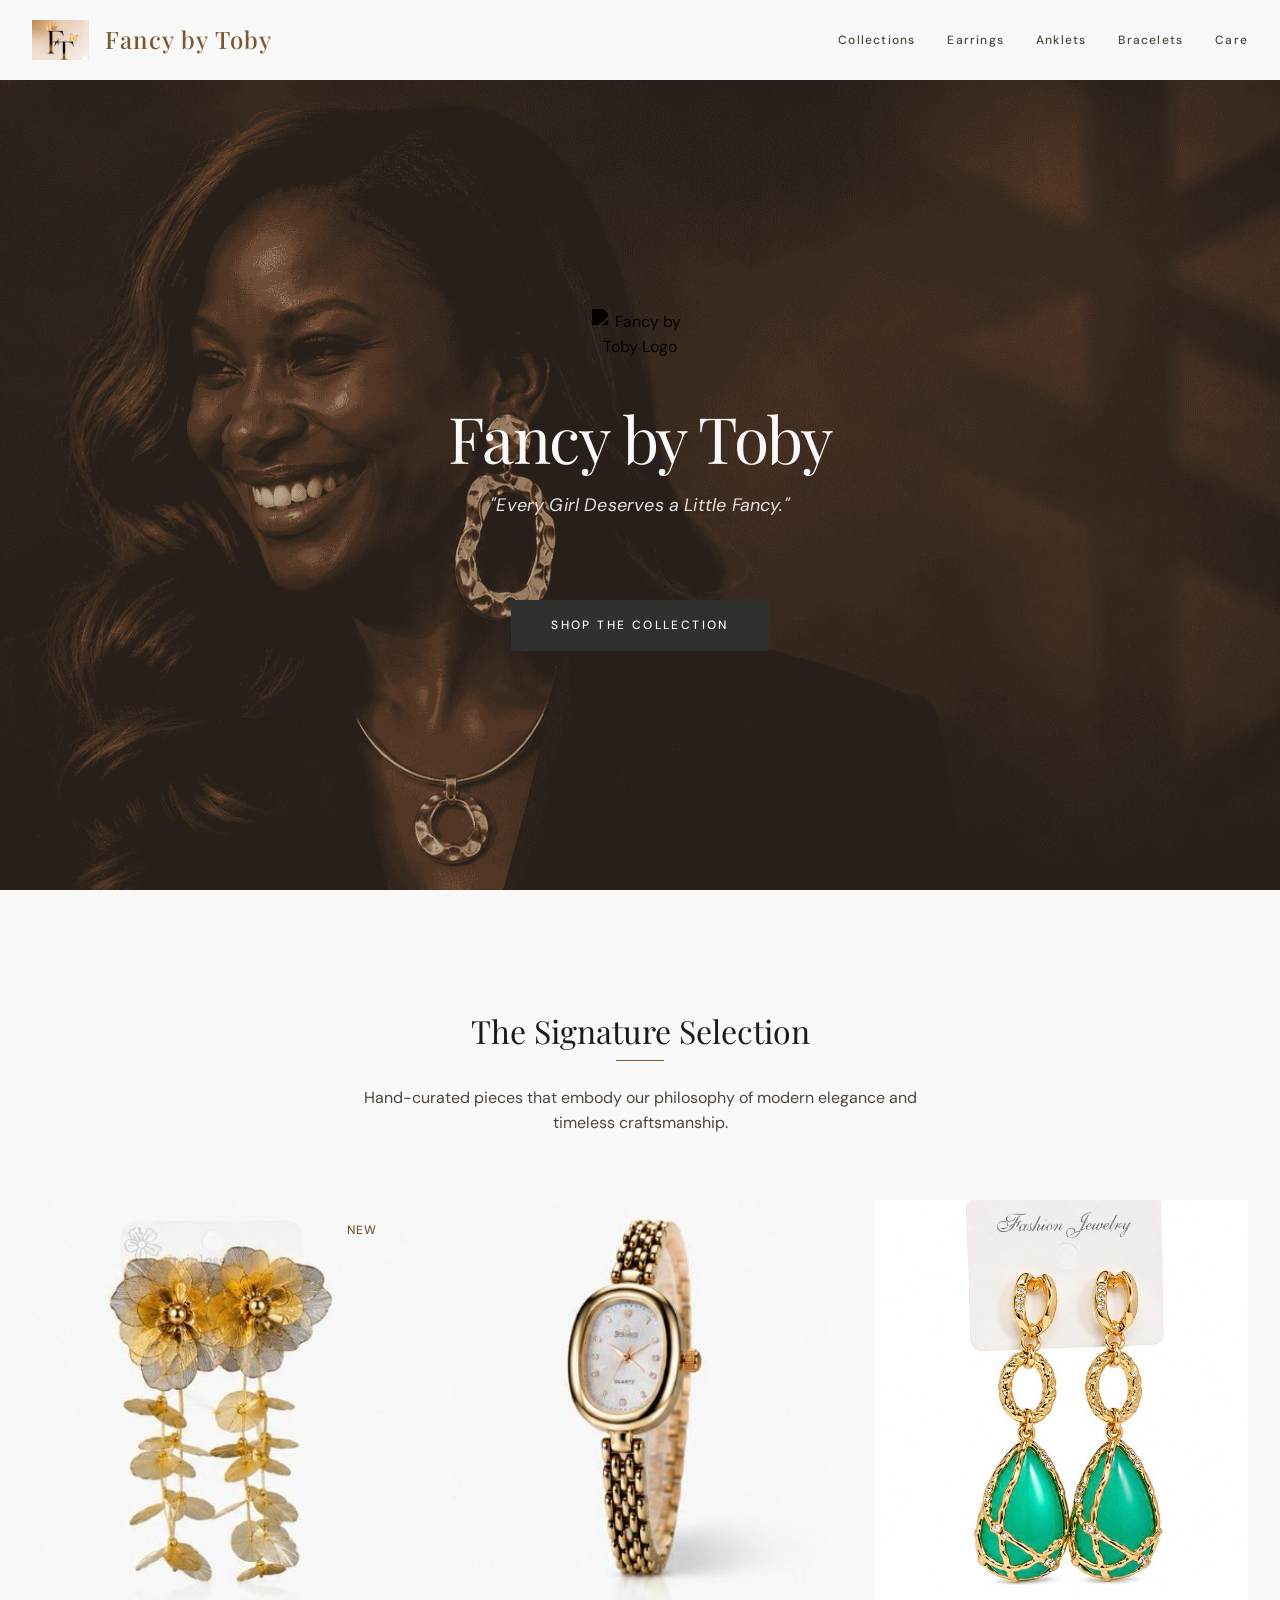
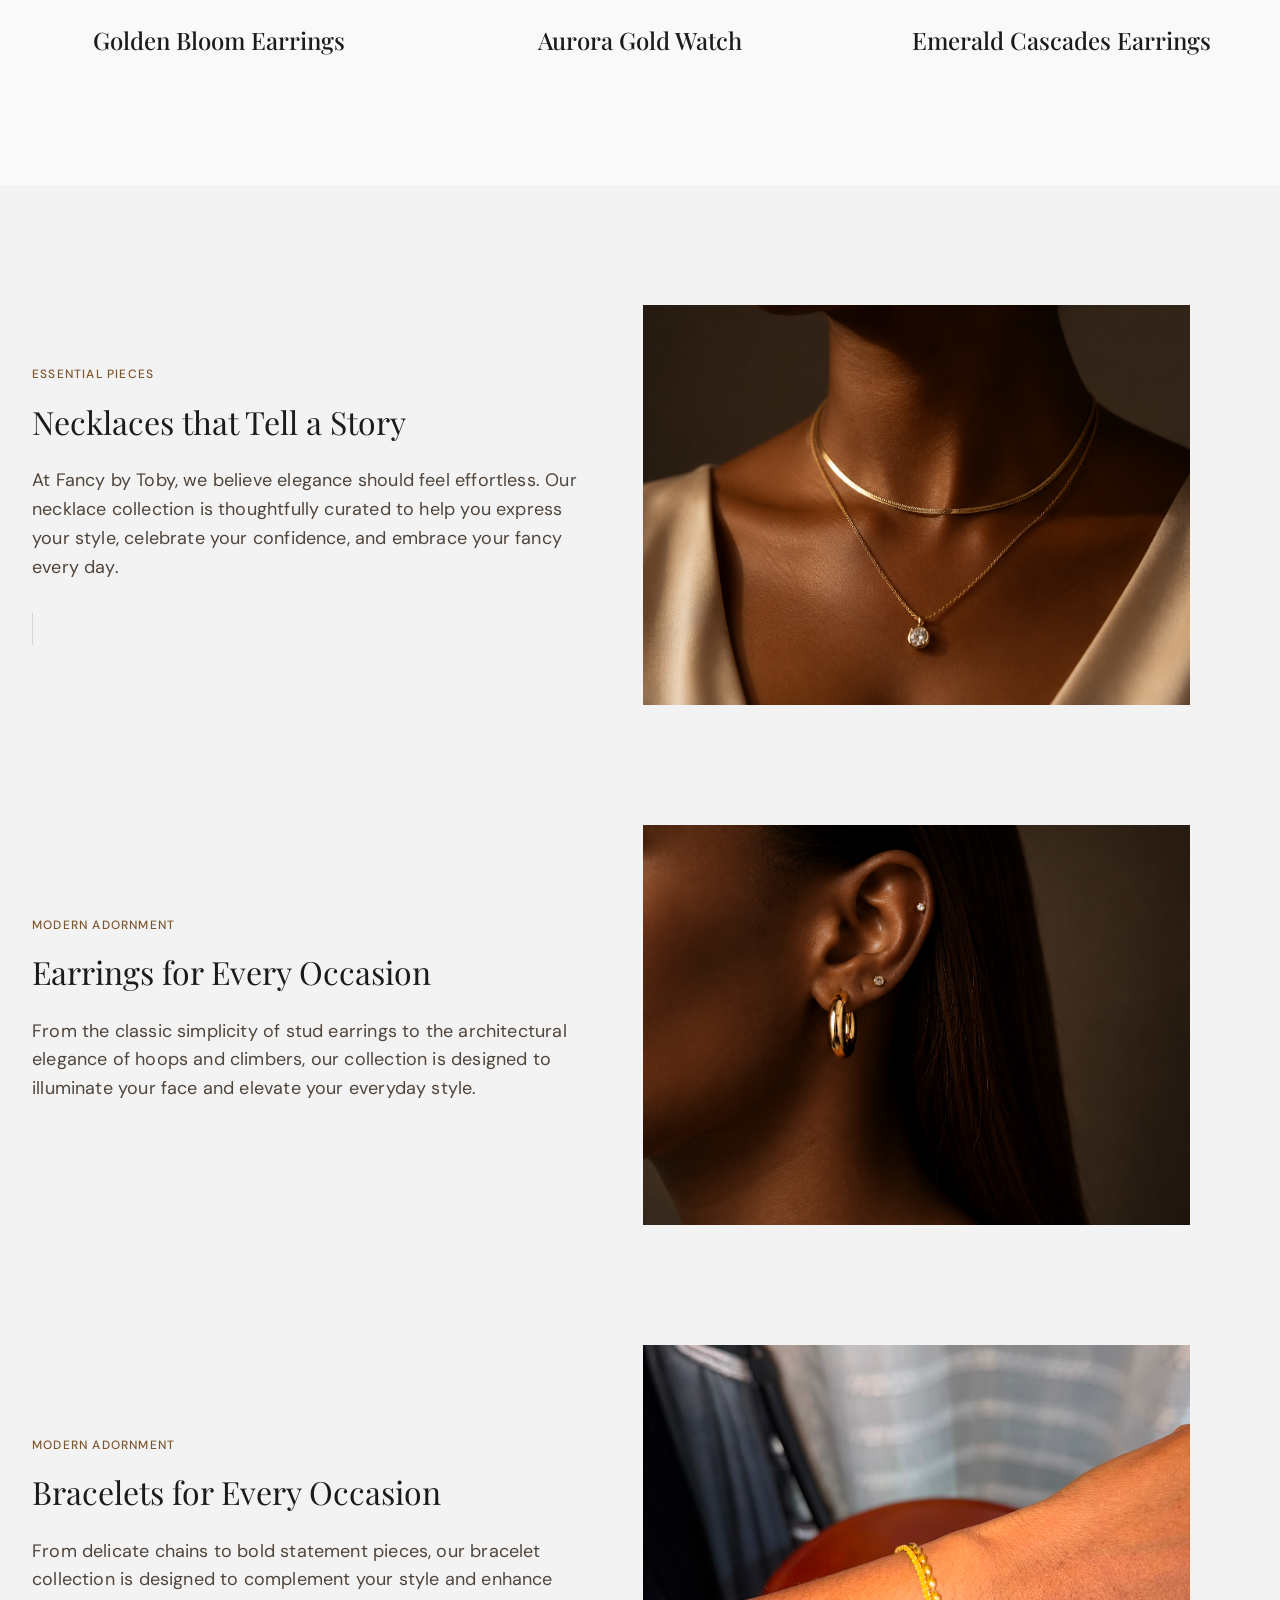
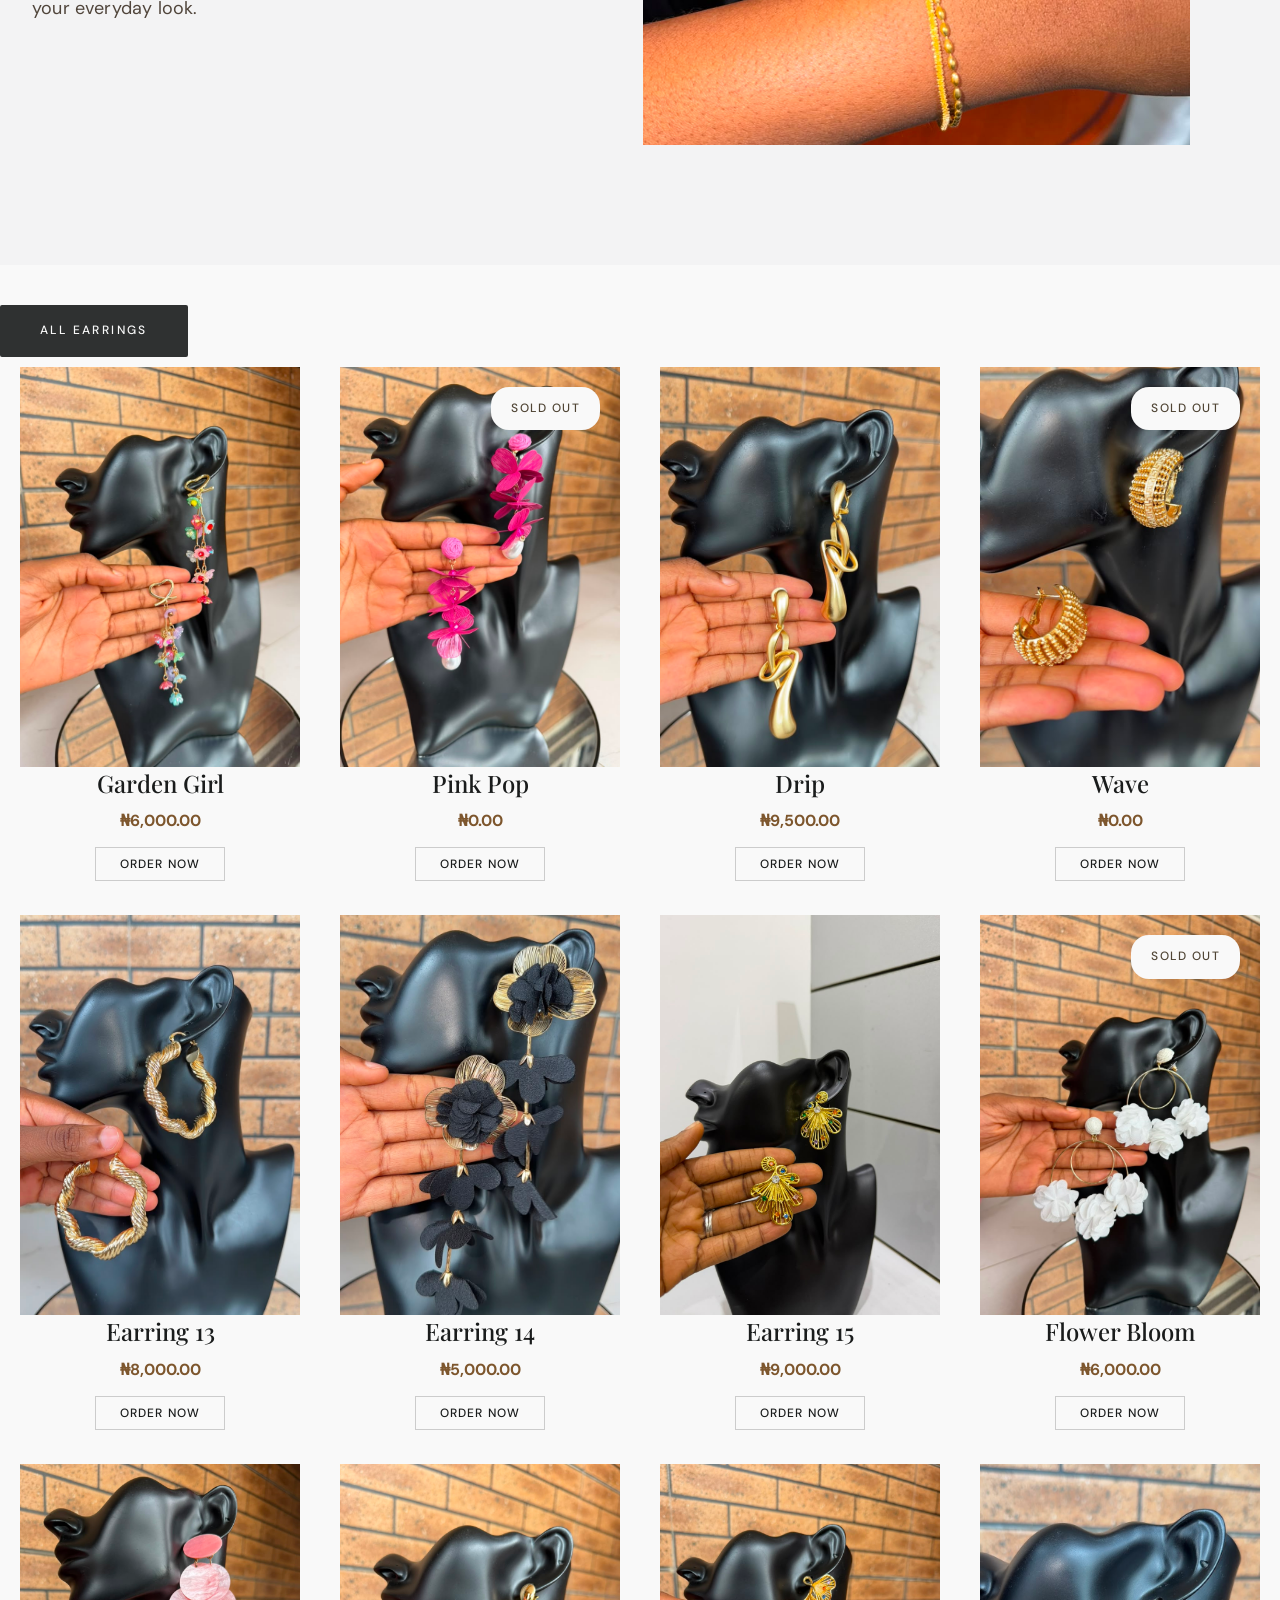
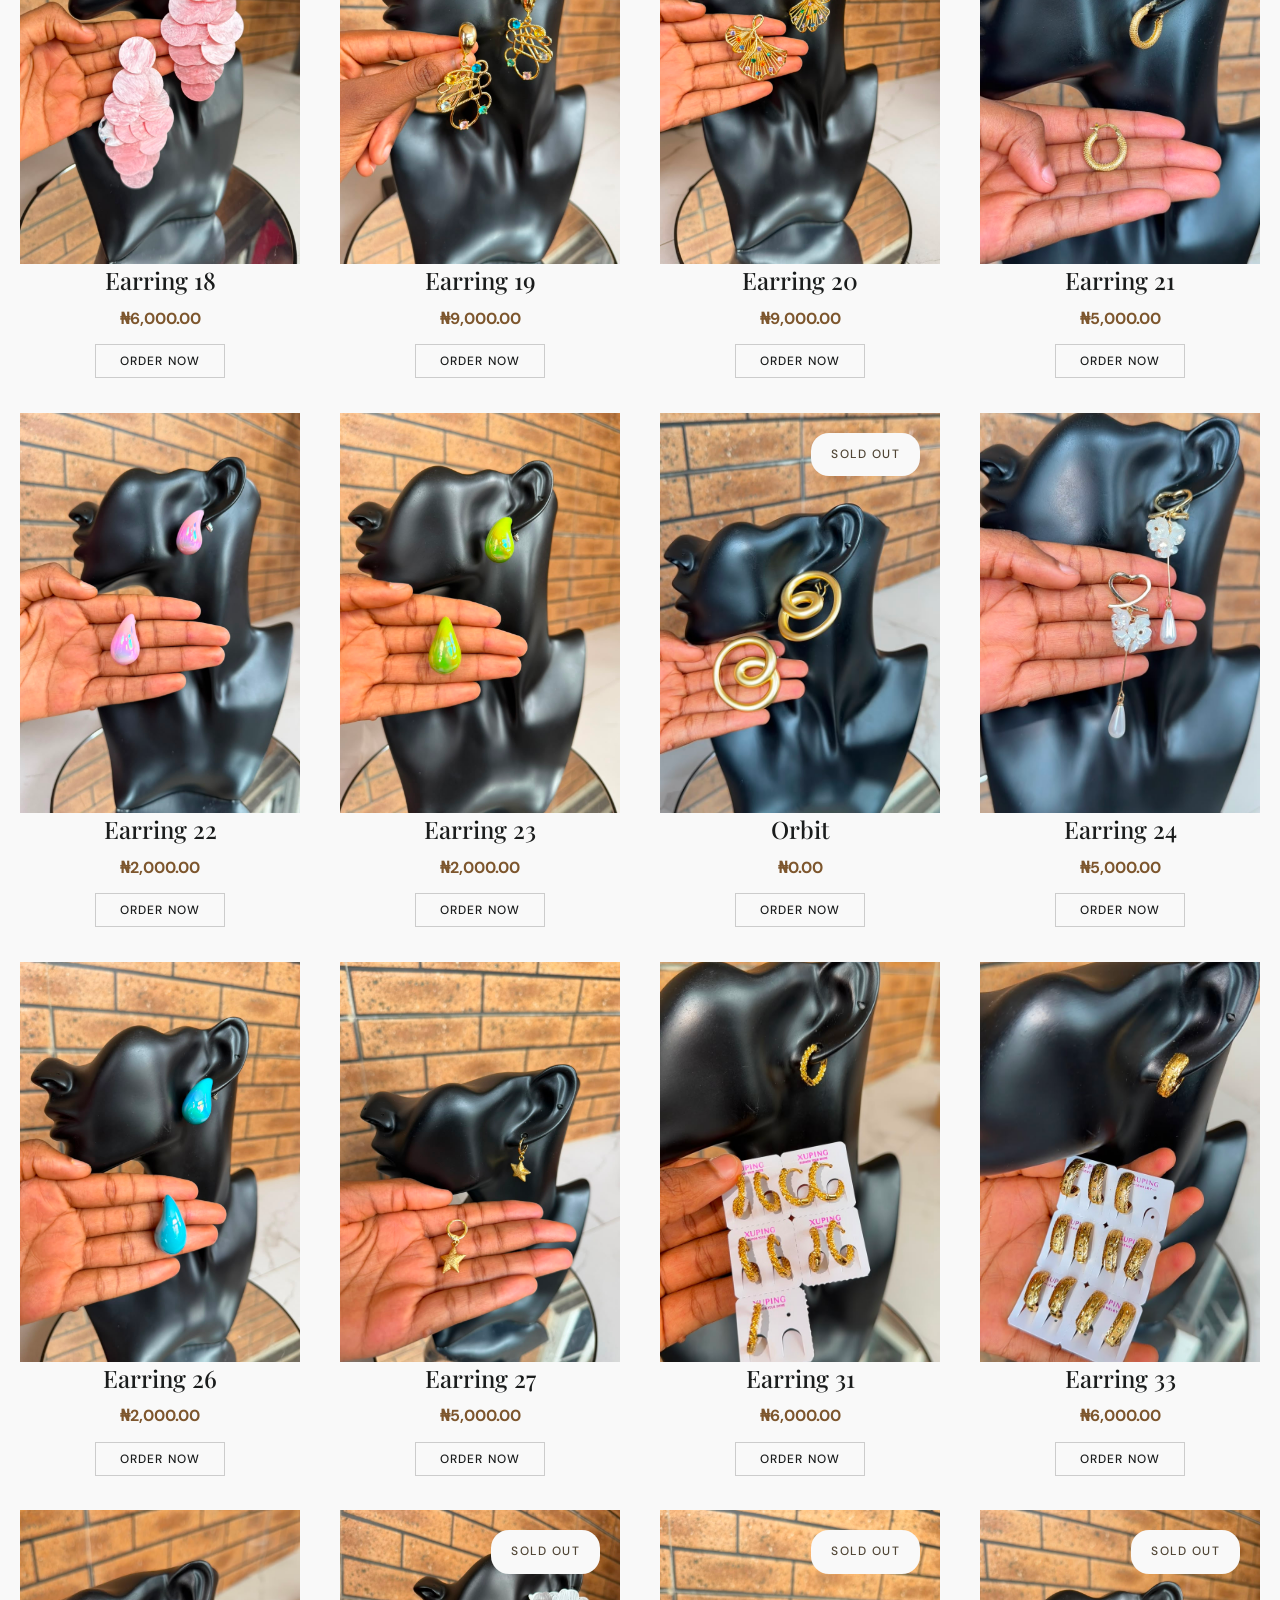
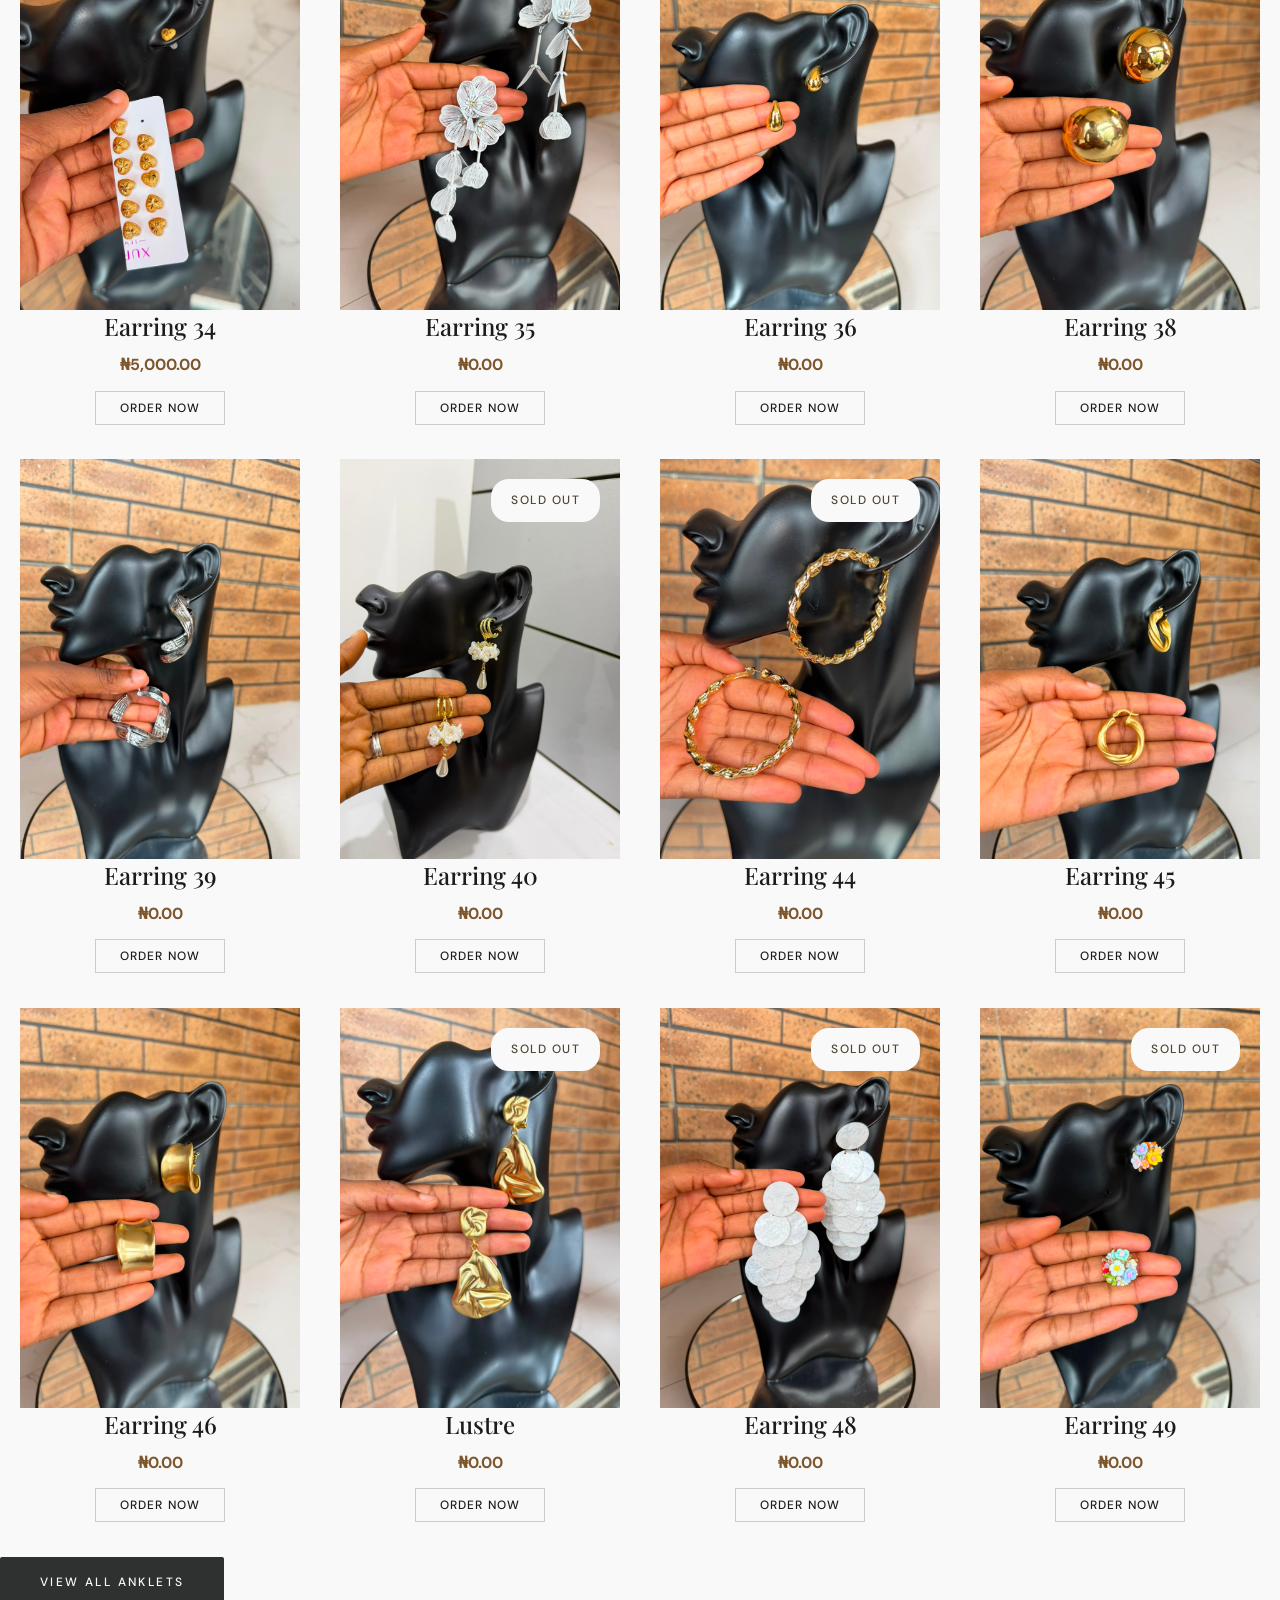
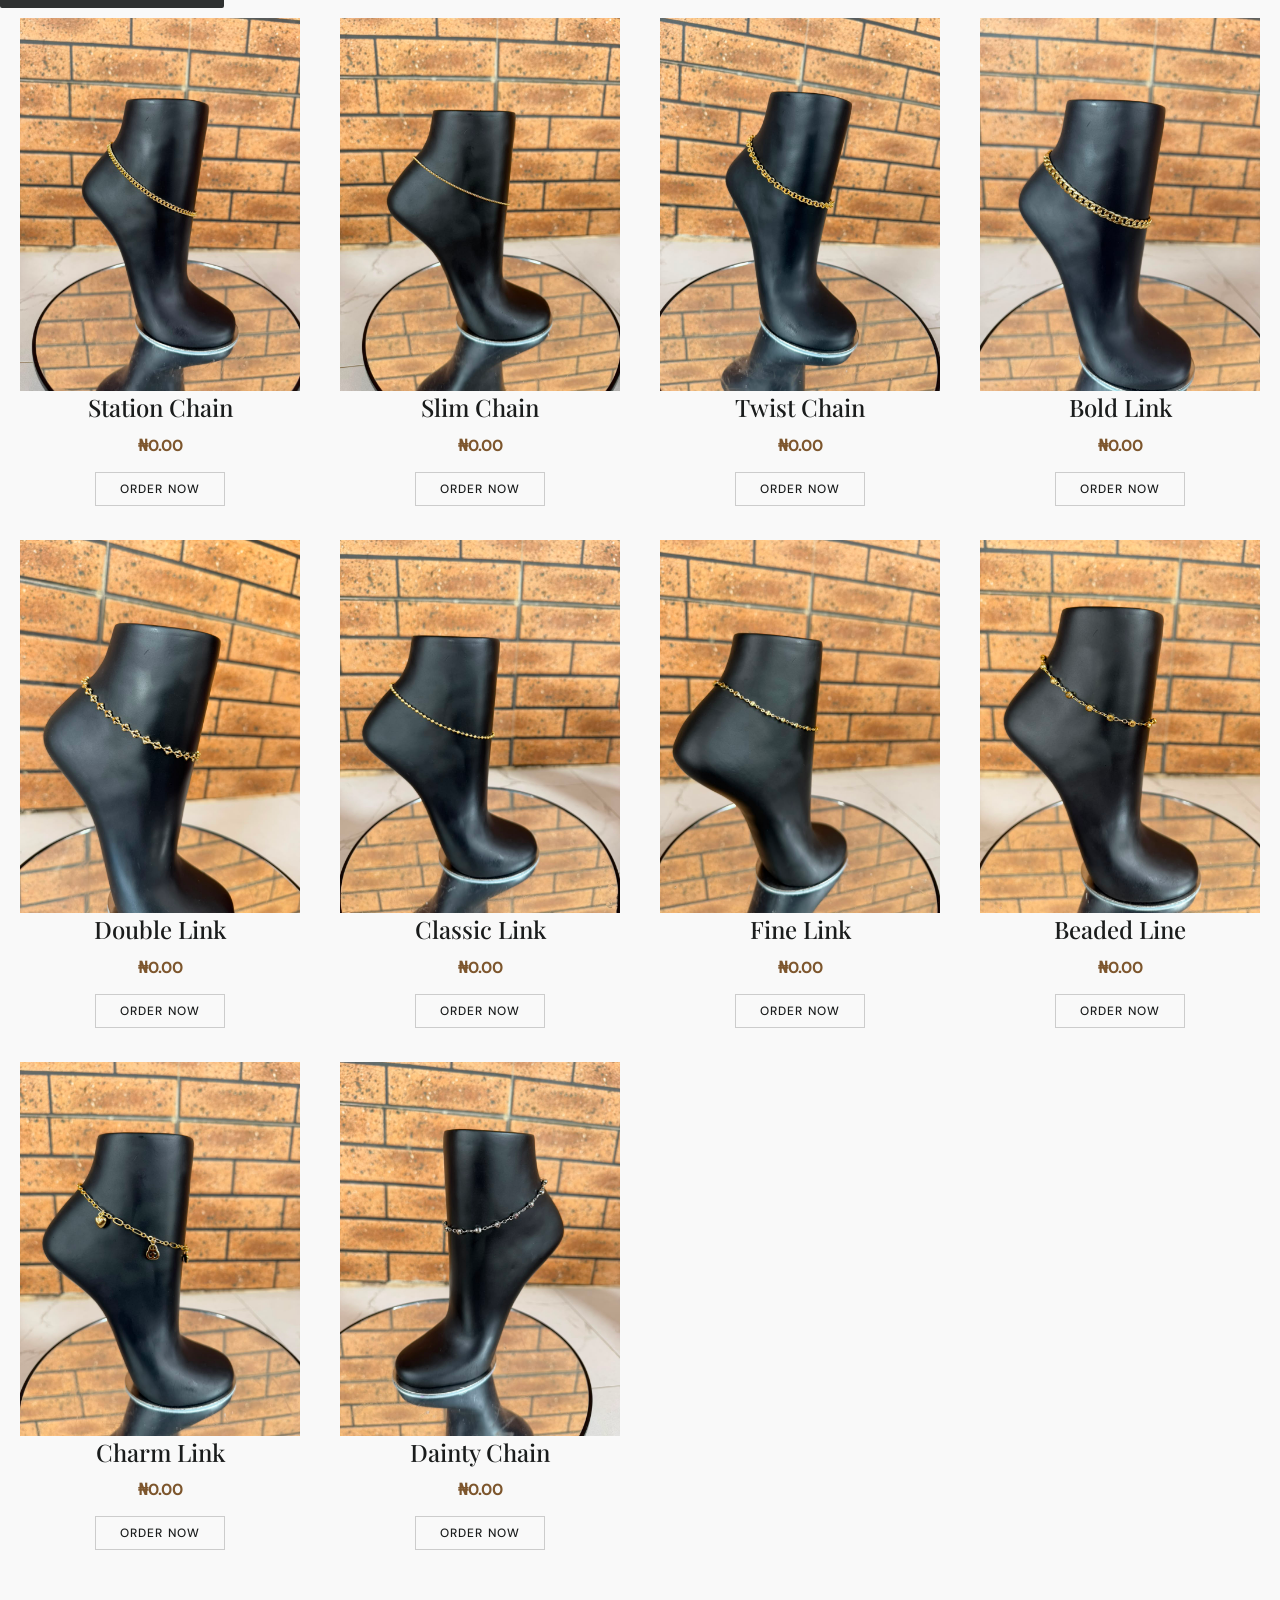
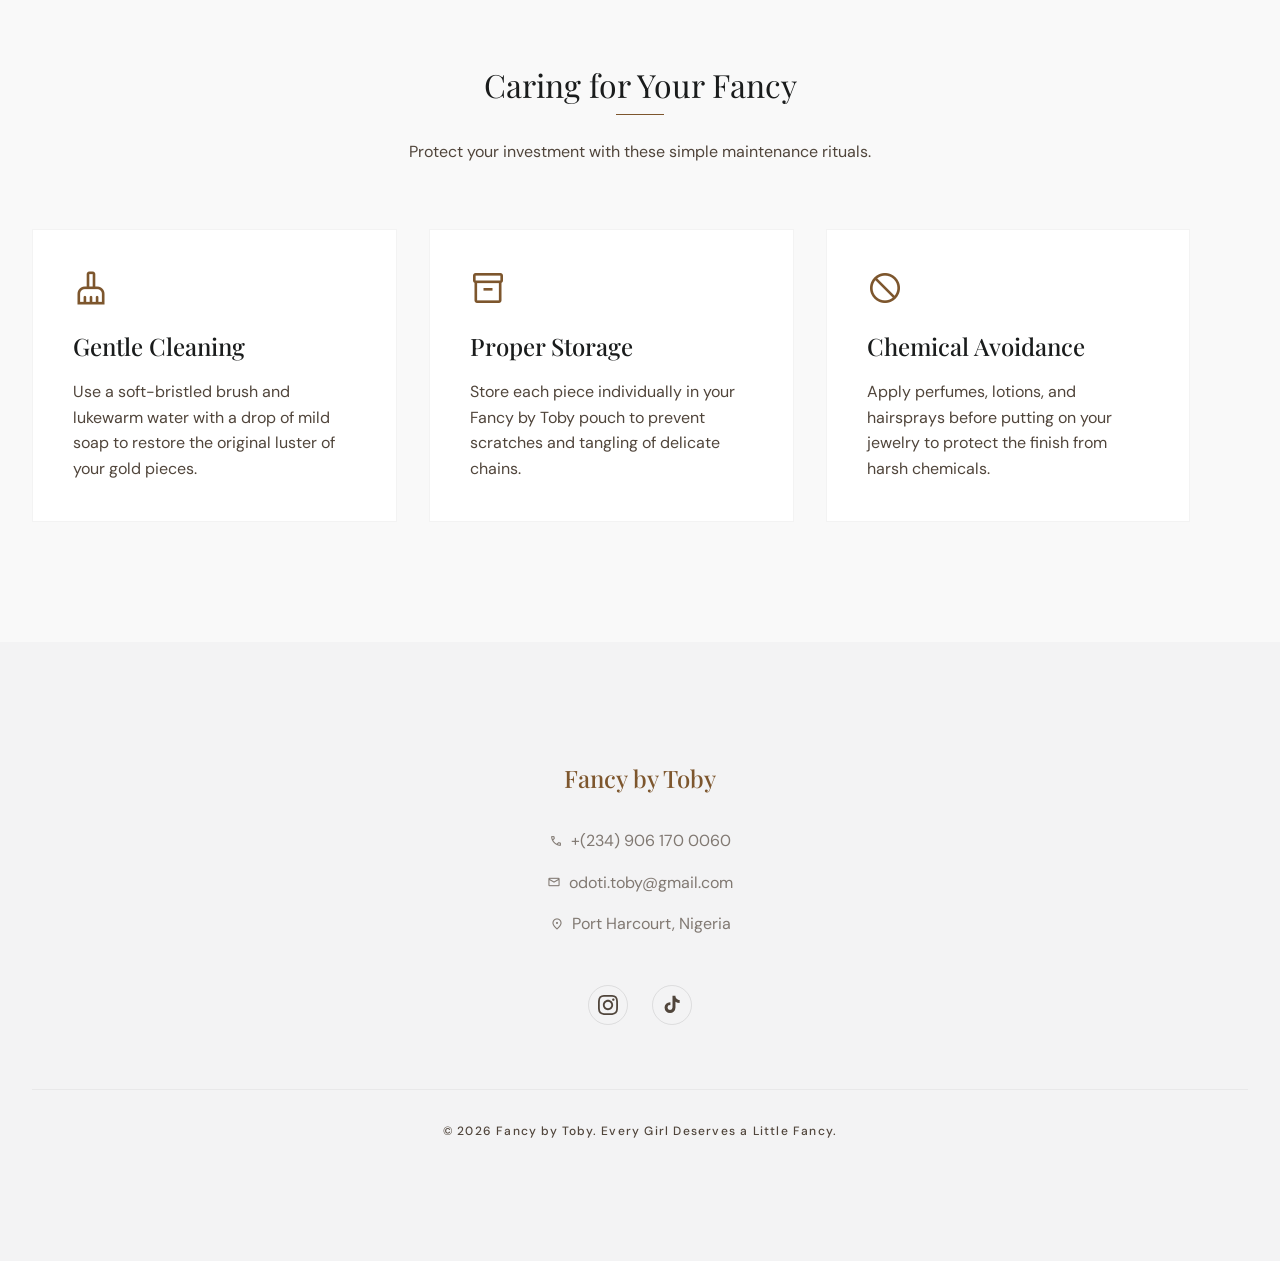
==== commit 27cf1d26: "latest edit" ====
--- a/index.html
+++ b/index.html
@@ -152,30 +152,70 @@
     <img src="img/earring 5.jpeg" alt="garden girl earrings" /> 
     <div class="product-card__body">
         <h3 class="product-card__name">Garden Girl</h3>
-        <p class="product-card__price">₦4,200.00</p>
+        <p class="product-card__price">₦6,000.00</p>
         <a href="https://wa.me/2349061700060?text=Hi%20there!%20I%20would%20like%20to%20order%20the%20Garden%20Girl%20Earrings." class="product-card__button">ORDER NOW</a>
       </div>
       </div>
     
-      <div>
+      <div class="product-cards">
+    <span class="sold-out-tag">SOLD OUT</span>
     <img src="img/earring 6.jpeg" alt="pink pop earrings" />
     <div class="product-card__body"> 
      <h3 class="product-card__name">Pink Pop</h3>
-        <p class="product-card__price">₦4,200.00</p>
+        <p class="product-card__price">₦0.00</p>
         <a href="https://wa.me/2349061700060?text=Hi%20there!%20I%20would%20like%20to%20order%20the%20Pink%20Pop%20Earrings." class="product-card__button">ORDER NOW</a>
       </div>
       </div>
-    
-        <div>
-    <img src="img/earring 7.jpeg" alt="lustre earrings" />
-    <div class="product-card__body">
-        <h3 class="product-card__name">Lustre</h3>
-        <p class="product-card__price">₦4,200.00</p>
-        <a href="https://wa.me/2349061700060?text=Hi%20there!%20I%20would%20like%20to%20order%20the%20Lustre%20Earrings." class="product-card__button">ORDER NOW</a>
+
+
+        <div>
+    <img src="img/earring 10.jpeg" alt="drip earrings" /> 
+    <div class="product-card__body"> 
+        <h3 class="product-card__name">Drip</h3>
+        <p class="product-card__price">₦9,500.00</p>
+        <a href="https://wa.me/2349061700060?text=Hi%20there!%20I%20would%20like%20to%20order%20the%20Drip%20Earrings." class="product-card__button">ORDER NOW</a>
       </div> 
         </div>
 
         <div class="product-cards">
+      <span class="sold-out-tag">SOLD OUT</span>
+    <img src="img/earring 12.jpeg" alt="wave earrings" />
+    <div class="product-card__body">
+        <h3 class="product-card__name">Wave</h3>
+        <p class="product-card__price">₦0.00</p>
+        <a href="https://wa.me/2349061700060?text=Hi%20there!%20I%20would%20like%20to%20order%20the%20Wave%20Earrings." class="product-card__button">ORDER NOW</a>
+      </div> 
+        </div> 
+
+        <div>
+    <img src="img/earrings/earring13.jpeg" alt="earring 13" />
+    <div class="product-card__body">
+        <h3 class="product-card__name">Earring 13</h3>
+        <p class="product-card__price">₦8,000.00</p>
+        <a href="https://wa.me/2349061700060?text=Hi%20there!%20I%20would%20like%20to%20order%20Earring%2013." class="product-card__button">ORDER NOW</a>
+      </div>
+        </div>
+
+        <div>
+    <img src="img/earrings/earring14.jpeg" alt="earring 14" />
+    <div class="product-card__body">
+        <h3 class="product-card__name">Earring 14</h3>
+        <p class="product-card__price">₦5,000.00</p>
+        <a href="https://wa.me/2349061700060?text=Hi%20there!%20I%20would%20like%20to%20order%20Earring%2014." class="product-card__button">ORDER NOW</a>
+      </div>
+        </div>
+
+        <div>
+    <img src="img/earrings/earring15.jpeg" alt="earring 15" />
+    <div class="product-card__body">
+        <h3 class="product-card__name">Earring 15</h3>
+        <p class="product-card__price">₦9,000.00</p>
+        <a href="https://wa.me/2349061700060?text=Hi%20there!%20I%20would%20like%20to%20order%20Earring%2015." class="product-card__button">ORDER NOW</a>
+      </div>
+        </div>
+
+
+<div class="product-cards">
           <span class="sold-out-tag">SOLD OUT</span>
     <img src="img/earring 8.jpeg" alt="flower bloom earrings" />
      <div class="product-card__body">
@@ -184,42 +224,231 @@
         <a href="https://wa.me/2349061700060?text=Hi%20there!%20I%20would%20like%20to%20order%20the%20Flower%20Bloom%20Earrings." class="product-card__button">ORDER NOW</a>
       </div> 
         </div>
- 
-        <div>
+
+        <div>
+    <img src="img/earrings/earring18.jpeg" alt="earring 18" />
+    <div class="product-card__body">
+        <h3 class="product-card__name">Earring 18</h3>
+        <p class="product-card__price">₦6,000.00</p>
+        <a href="https://wa.me/2349061700060?text=Hi%20there!%20I%20would%20like%20to%20order%20Earring%2018." class="product-card__button">ORDER NOW</a>
+      </div>
+        </div>
+
+        <div>
+    <img src="img/earrings/earring19.jpeg" alt="earring 19" />
+    <div class="product-card__body">
+        <h3 class="product-card__name">Earring 19</h3>
+        <p class="product-card__price">₦9,000.00</p>
+        <a href="https://wa.me/2349061700060?text=Hi%20there!%20I%20would%20like%20to%20order%20Earring%2019." class="product-card__button">ORDER NOW</a>
+      </div>
+        </div>
+
+        <div>
+    <img src="img/earrings/earring20.jpeg" alt="earring 20" />
+    <div class="product-card__body">
+        <h3 class="product-card__name">Earring 20</h3>
+        <p class="product-card__price">₦9,000.00</p>
+        <a href="https://wa.me/2349061700060?text=Hi%20there!%20I%20would%20like%20to%20order%20Earring%2020." class="product-card__button">ORDER NOW</a>
+      </div>
+        </div>
+
+        <div>
+    <img src="img/earrings/earring21.jpeg" alt="earring 21" />
+    <div class="product-card__body">
+        <h3 class="product-card__name">Earring 21</h3>
+        <p class="product-card__price">₦5,000.00</p>
+        <a href="https://wa.me/2349061700060?text=Hi%20there!%20I%20would%20like%20to%20order%20Earring%2021." class="product-card__button">ORDER NOW</a>
+      </div>
+        </div>
+
+        <div>
+    <img src="img/earrings/earring22.jpeg" alt="earring 22" />
+    <div class="product-card__body">
+        <h3 class="product-card__name">Earring 22</h3>
+        <p class="product-card__price">₦2,000.00</p>
+        <a href="https://wa.me/2349061700060?text=Hi%20there!%20I%20would%20like%20to%20order%20Earring%2022." class="product-card__button">ORDER NOW</a>
+      </div>
+        </div>
+
+        <div>
+    <img src="img/earrings/earring23.jpeg" alt="earring 23" />
+    <div class="product-card__body">
+        <h3 class="product-card__name">Earring 23</h3>
+        <p class="product-card__price">₦2,000.00</p>
+        <a href="https://wa.me/2349061700060?text=Hi%20there!%20I%20would%20like%20to%20order%20Earring%2023." class="product-card__button">ORDER NOW</a>
+      </div>
+        </div>
+
+        <div class="product-cards">
+      <span class="sold-out-tag">SOLD OUT</span>
     <img src="img/earring 9.jpeg" alt="orbit earrings" /> 
     <div class="product-card__body">
         <h3 class="product-card__name">Orbit</h3>
-        <p class="product-card__price">₦6,800.00</p>
+        <p class="product-card__price">₦0.00</p>
         <a href="https://wa.me/2349061700060?text=Hi%20there!%20I%20would%20like%20to%20order%20the%20Orbit%20Earrings." class="product-card__button">ORDER NOW</a>
       </div> 
         </div>
 
         <div>
-    <img src="img/earring 10.jpeg" alt="drip earrings" /> 
-    <div class="product-card__body">
-        <h3 class="product-card__name">Drip</h3>
-        <p class="product-card__price">₦6,800.00</p>
-        <a href="https://wa.me/2349061700060?text=Hi%20there!%20I%20would%20like%20to%20order%20the%20Drip%20Earrings." class="product-card__button">ORDER NOW</a>
+    <img src="img/earrings/earring24.jpeg" alt="earring 24" />
+    <div class="product-card__body">
+        <h3 class="product-card__name">Earring 24</h3>
+        <p class="product-card__price">₦5,000.00</p>
+        <a href="https://wa.me/2349061700060?text=Hi%20there!%20I%20would%20like%20to%20order%20Earring%2024." class="product-card__button">ORDER NOW</a>
+      </div>
+        </div>
+
+        <div>
+    <img src="img/earrings/earring26.jpeg" alt="earring 26" />
+    <div class="product-card__body">
+        <h3 class="product-card__name">Earring 26</h3>
+        <p class="product-card__price">₦2,000.00</p>
+        <a href="https://wa.me/2349061700060?text=Hi%20there!%20I%20would%20like%20to%20order%20Earring%2026." class="product-card__button">ORDER NOW</a>
+      </div>
+        </div>
+
+        <div>
+    <img src="img/earrings/earring27.jpeg" alt="earring 27" />
+    <div class="product-card__body">
+        <h3 class="product-card__name">Earring 27</h3>
+        <p class="product-card__price">₦5,000.00</p>
+        <a href="https://wa.me/2349061700060?text=Hi%20there!%20I%20would%20like%20to%20order%20Earring%2027." class="product-card__button">ORDER NOW</a>
+      </div>
+        </div>
+
+        <div>
+    <img src="img/earrings/earring31.jpeg" alt="earring 31" />
+    <div class="product-card__body">
+        <h3 class="product-card__name">Earring 31</h3>
+        <p class="product-card__price">₦6,000.00</p>
+        <a href="https://wa.me/2349061700060?text=Hi%20there!%20I%20would%20like%20to%20order%20Earring%2031." class="product-card__button">ORDER NOW</a>
+      </div>
+        </div>
+
+        <div>
+    <img src="img/earrings/earring33.jpeg" alt="earring 33" />
+    <div class="product-card__body">
+        <h3 class="product-card__name">Earring 33</h3>
+        <p class="product-card__price">₦6,000.00</p>
+        <a href="https://wa.me/2349061700060?text=Hi%20there!%20I%20would%20like%20to%20order%20Earring%2033." class="product-card__button">ORDER NOW</a>
+      </div>
+        </div>
+
+        <div>
+    <img src="img/earrings/earring34.jpeg" alt="earring 34" />
+    <div class="product-card__body">
+        <h3 class="product-card__name">Earring 34</h3>
+        <p class="product-card__price">₦5,000.00</p>
+        <a href="https://wa.me/2349061700060?text=Hi%20there!%20I%20would%20like%20to%20order%20Earring%2034." class="product-card__button">ORDER NOW</a>
+      </div>
+        </div>
+
+        <div class="product-cards">
+      <span class="sold-out-tag">SOLD OUT</span>
+    <img src="img/earrings/earring35.jpeg" alt="earring 35" />
+    <div class="product-card__body">
+        <h3 class="product-card__name">Earring 35</h3>
+        <p class="product-card__price">₦0.00</p>
+        <a href="https://wa.me/2349061700060?text=Hi%20there!%20I%20would%20like%20to%20order%20Earring%2035." class="product-card__button">ORDER NOW</a>
+      </div>
+        </div>
+
+        <div class="product-cards">
+      <span class="sold-out-tag">SOLD OUT</span>
+    <img src="img/earrings/earring36.jpeg" alt="earring 36" />
+    <div class="product-card__body">
+        <h3 class="product-card__name">Earring 36</h3>
+        <p class="product-card__price">₦0.00</p>
+        <a href="https://wa.me/2349061700060?text=Hi%20there!%20I%20would%20like%20to%20order%20Earring%2036." class="product-card__button">ORDER NOW</a>
+      </div>
+        </div>
+
+        <div class="product-cards">
+      <span class="sold-out-tag">SOLD OUT</span>
+    <img src="img/earrings/earring38.jpeg" alt="earring 38" />
+    <div class="product-card__body">
+        <h3 class="product-card__name">Earring 38</h3>
+        <p class="product-card__price">₦0.00</p>
+        <a href="https://wa.me/2349061700060?text=Hi%20there!%20I%20would%20like%20to%20order%20Earring%2038." class="product-card__button">ORDER NOW</a>
+      </div>
+        </div>
+
+        <div>
+    <img src="img/earrings/earring39.jpeg" alt="earring 39" />
+    <div class="product-card__body">
+        <h3 class="product-card__name">Earring 39</h3>
+        <p class="product-card__price">₦0.00</p>
+        <a href="https://wa.me/2349061700060?text=Hi%20there!%20I%20would%20like%20to%20order%20Earring%2039." class="product-card__button">ORDER NOW</a>
+      </div>
+        </div>
+
+        <div class="product-cards">
+      <span class="sold-out-tag">SOLD OUT</span>
+    <img src="img/earrings/earring40.jpeg" alt="earring 40" />
+    <div class="product-card__body">
+        <h3 class="product-card__name">Earring 40</h3>
+        <p class="product-card__price">₦0.00</p>
+        <a href="https://wa.me/2349061700060?text=Hi%20there!%20I%20would%20like%20to%20order%20Earring%2040." class="product-card__button">ORDER NOW</a>
+      </div>
+        </div>
+  
+        <div class="product-cards">
+      <span class="sold-out-tag">SOLD OUT</span>
+    <img src="img/earrings/earring44.jpeg" alt="earring 44" />
+    <div class="product-card__body">
+        <h3 class="product-card__name">Earring 44</h3>
+        <p class="product-card__price">₦0.00</p>
+        <a href="https://wa.me/2349061700060?text=Hi%20there!%20I%20would%20like%20to%20order%20Earring%2044." class="product-card__button">ORDER NOW</a>
+      </div>
+        </div>
+
+        <div>
+    <img src="img/earrings/earring45.jpeg" alt="earring 45" />
+    <div class="product-card__body">
+        <h3 class="product-card__name">Earring 45</h3>
+        <p class="product-card__price">₦0.00</p>
+        <a href="https://wa.me/2349061700060?text=Hi%20there!%20I%20would%20like%20to%20order%20Earring%2045." class="product-card__button">ORDER NOW</a>
+      </div>
+        </div>
+
+        <div>
+    <img src="img/earrings/earring46.jpeg" alt="earring 46" />
+    <div class="product-card__body">
+        <h3 class="product-card__name">Earring 46</h3>
+        <p class="product-card__price">₦0.00</p>
+        <a href="https://wa.me/2349061700060?text=Hi%20there!%20I%20would%20like%20to%20order%20Earring%2046." class="product-card__button">ORDER NOW</a>
+      </div>
+        </div>
+
+         <div class="product-cards">
+      <span class="sold-out-tag">SOLD OUT</span>
+    <img src="img/earring 7.jpeg" alt="lustre earrings" />
+    <div class="product-card__body">
+        <h3 class="product-card__name">Lustre</h3>
+        <p class="product-card__price">₦0.00</p>
+        <a href="https://wa.me/2349061700060?text=Hi%20there!%20I%20would%20like%20to%20order%20the%20Lustre%20Earrings." class="product-card__button">ORDER NOW</a>
       </div> 
         </div>
 
-        <div>
-    <img src="img/earring 11.jpeg" alt="Bloom earrings" /> 
-    <div class="product-card__body">
-        <h3 class="product-card__name">Bloom</h3>
-        <p class="product-card__price">₦6,800.00</p>
-        <a href="https://wa.me/2349061700060?text=Hi%20there!%20I%20would%20like%20to%20order%20the%20Bloom%20Earrings." class="product-card__button">ORDER NOW</a>
-      </div> 
-        </div>
-
-        <div>
-    <img src="img/earring 12.jpeg" alt="wave earrings" />
-    <div class="product-card__body">
-        <h3 class="product-card__name">Wave</h3>
-        <p class="product-card__price">₦6,800.00</p>
-        <a href="https://wa.me/2349061700060?text=Hi%20there!%20I%20would%20like%20to%20order%20the%20Wave%20Earrings." class="product-card__button">ORDER NOW</a>
-      </div> 
-        </div> 
+        <div class="product-cards">
+      <span class="sold-out-tag">SOLD OUT</span>
+    <img src="img/earrings/earring48.jpeg" alt="earring 48" />
+    <div class="product-card__body">
+        <h3 class="product-card__name">Earring 48</h3>
+        <p class="product-card__price">₦0.00</p>
+        <a href="https://wa.me/2349061700060?text=Hi%20there!%20I%20would%20like%20to%20order%20Earring%2048." class="product-card__button">ORDER NOW</a>
+      </div>
+        </div>
+
+        <div class="product-cards">
+      <span class="sold-out-tag">SOLD OUT</span>
+    <img src="img/earrings/earring49.jpeg" alt="earring 49" />
+    <div class="product-card__body">
+        <h3 class="product-card__name">Earring 49</h3>
+        <p class="product-card__price">₦0.00</p>
+        <a href="https://wa.me/2349061700060?text=Hi%20there!%20I%20would%20like%20to%20order%20Earring%2049." class="product-card__button">ORDER NOW</a>
+      </div>
+        </div>
         </div>
       </section>
 
@@ -235,7 +464,7 @@
     <img src="img/anklet 10.jpeg" alt="station chain anklet" /> 
     <div class="product-card__body">
         <h3 class="product-card__name">Station Chain</h3>
-        <p class="product-card__price">₦4,200.00</p>
+        <p class="product-card__price">₦0.00</p>
         <a href="https://wa.me/2349061700060?text=Hi%20there!%20I%20would%20like%20to%20order%20the%20Station%20Chain%20Anklet." class="product-card__button">ORDER NOW</a>
       </div>
       </div>
@@ -244,7 +473,7 @@
     <img src="img/anklet 2.jpeg" alt="slim chain anklet" /> 
     <div class="product-card__body">
         <h3 class="product-card__name">Slim Chain</h3>
-        <p class="product-card__price">₦4,200.00</p>
+        <p class="product-card__price">₦0.00</p>
         <a href="https://wa.me/2349061700060?text=Hi%20there!%20I%20would%20like%20to%20order%20the%20Slim%20Chain%20Anklet." class="product-card__button">ORDER NOW</a>
       </div>
       </div>
@@ -253,7 +482,7 @@
     <img src="img/anklet 3.jpeg" alt="twist chain anklet" /> 
     <div class="product-card__body">
         <h3 class="product-card__name">Twist Chain</h3>
-        <p class="product-card__price">₦4,200.00</p>
+        <p class="product-card__price">₦0.00</p>
         <a href="https://wa.me/2349061700060?text=Hi%20there!%20I%20would%20like%20to%20order%20the%20Twist%20Chain%20Anklet." class="product-card__button">ORDER NOW</a>
       </div>
       </div>
@@ -262,7 +491,7 @@
     <img src="img/anklet 4.jpeg" alt="bold link anklet" /> 
     <div class="product-card__body">
         <h3 class="product-card__name">Bold Link</h3>
-        <p class="product-card__price">₦4,200.00</p>
+        <p class="product-card__price">₦0.00</p>
         <a href="https://wa.me/2349061700060?text=Hi%20there!%20I%20would%20like%20to%20order%20the%20Bold%20Link%20Anklet." class="product-card__button">ORDER NOW</a>
       </div>
       </div>
@@ -271,7 +500,7 @@
     <img src="img/anklet 5.jpeg" alt="double link anklet" /> 
     <div class="product-card__body">
         <h3 class="product-card__name">Double Link</h3>
-        <p class="product-card__price">₦4,200.00</p>
+        <p class="product-card__price">₦0.00</p>
         <a href="https://wa.me/2349061700060?text=Hi%20there!%20I%20would%20like%20to%20order%20the%20Double%20Link%20Anklet." class="product-card__button">ORDER NOW</a>
       </div>
       </div>
@@ -280,7 +509,7 @@
     <img src="img/anklet 6.jpeg" alt="classic link anklet" /> 
     <div class="product-card__body">
         <h3 class="product-card__name">Classic Link</h3>
-        <p class="product-card__price">₦4,200.00</p>
+        <p class="product-card__price">₦0.00</p>
         <a href="https://wa.me/2349061700060?text=Hi%20there!%20I%20would%20like%20to%20order%20the%20Classic%20Link%20Anklet." class="product-card__button">ORDER NOW</a>
       </div>
       </div>
@@ -290,7 +519,7 @@
     <img src="img/anklet 7.jpeg" alt="fine link anklet" /> 
     <div class="product-card__body">
         <h3 class="product-card__name">Fine Link</h3>
-        <p class="product-card__price">₦4,200.00</p>
+        <p class="product-card__price">₦0.00</p>
         <a href="https://wa.me/2349061700060?text=Hi%20there!%20I%20would%20like%20to%20order%20the%20Fine%20Link%20Anklet." class="product-card__button">ORDER NOW</a>
       </div>
       </div>
@@ -299,7 +528,7 @@
     <img src="img/anklet 8.jpeg" alt="beaded line anklet" /> 
     <div class="product-card__body">
         <h3 class="product-card__name">Beaded Line</h3>
-        <p class="product-card__price">₦4,200.00</p>
+        <p class="product-card__price">₦0.00</p>
         <a href="https://wa.me/2349061700060?text=Hi%20there!%20I%20would%20like%20to%20order%20the%20Beaded%20Line%20Anklet." class="product-card__button">ORDER NOW</a>
       </div>
       </div>
@@ -308,7 +537,7 @@
     <img src="img/anklet 9.jpeg" alt="charm link anklet" /> 
     <div class="product-card__body">
         <h3 class="product-card__name">Charm Link</h3>
-        <p class="product-card__price">₦4,200.00</p>
+        <p class="product-card__price">₦0.00</p>
         <a href="https://wa.me/2349061700060?text=Hi%20there!%20I%20would%20like%20to%20order%20the%20Charm%20Link%20Anklet." class="product-card__button">ORDER NOW</a>
       </div>
       </div>
@@ -317,7 +546,7 @@
     <img src="img/anklet 1.jpeg" alt="dainty chain anklet" /> 
     <div class="product-card__body">
         <h3 class="product-card__name">Dainty Chain</h3>
-        <p class="product-card__price">₦4,200.00</p>
+        <p class="product-card__price">₦0.00</p>
         <a href="https://wa.me/2349061700060?text=Hi%20there!%20I%20would%20like%20to%20order%20the%20Dainty%20Chain%20Anklet." class="product-card__button">ORDER NOW</a>
       </div>
        </div>
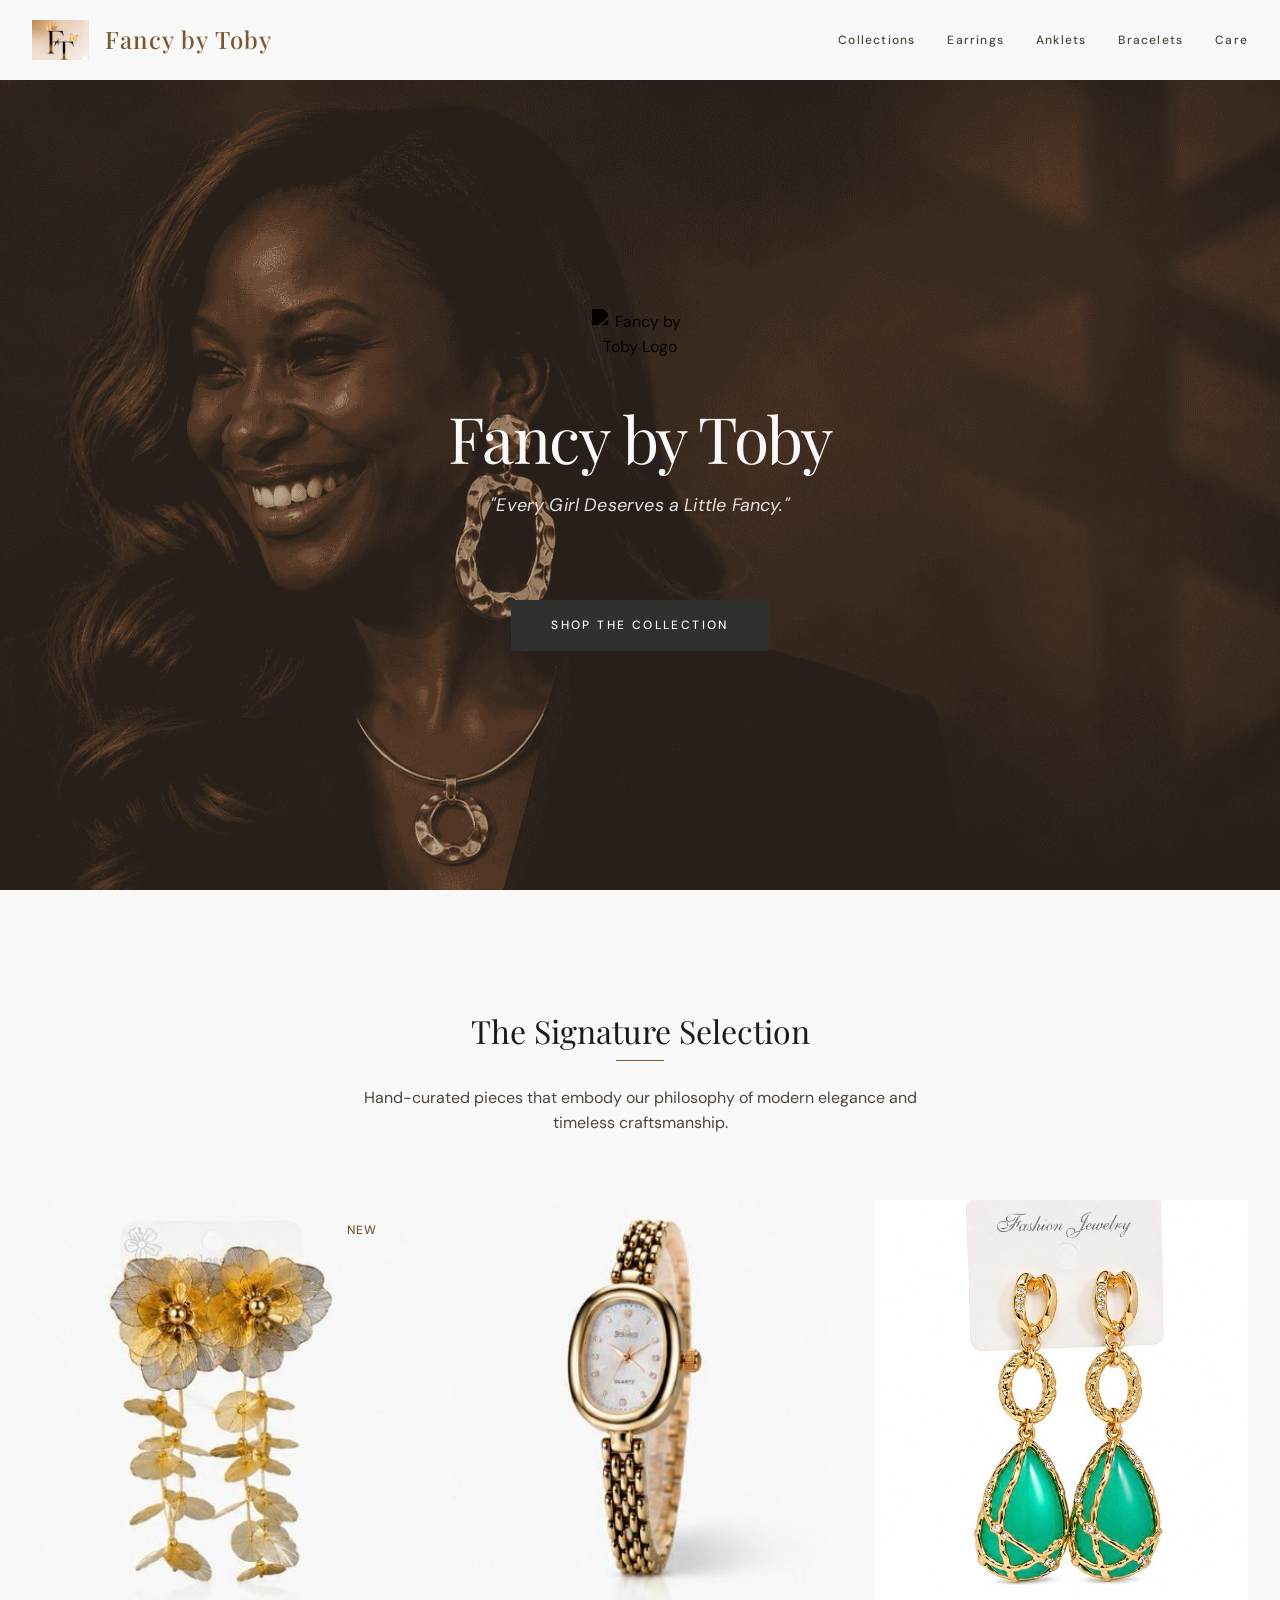
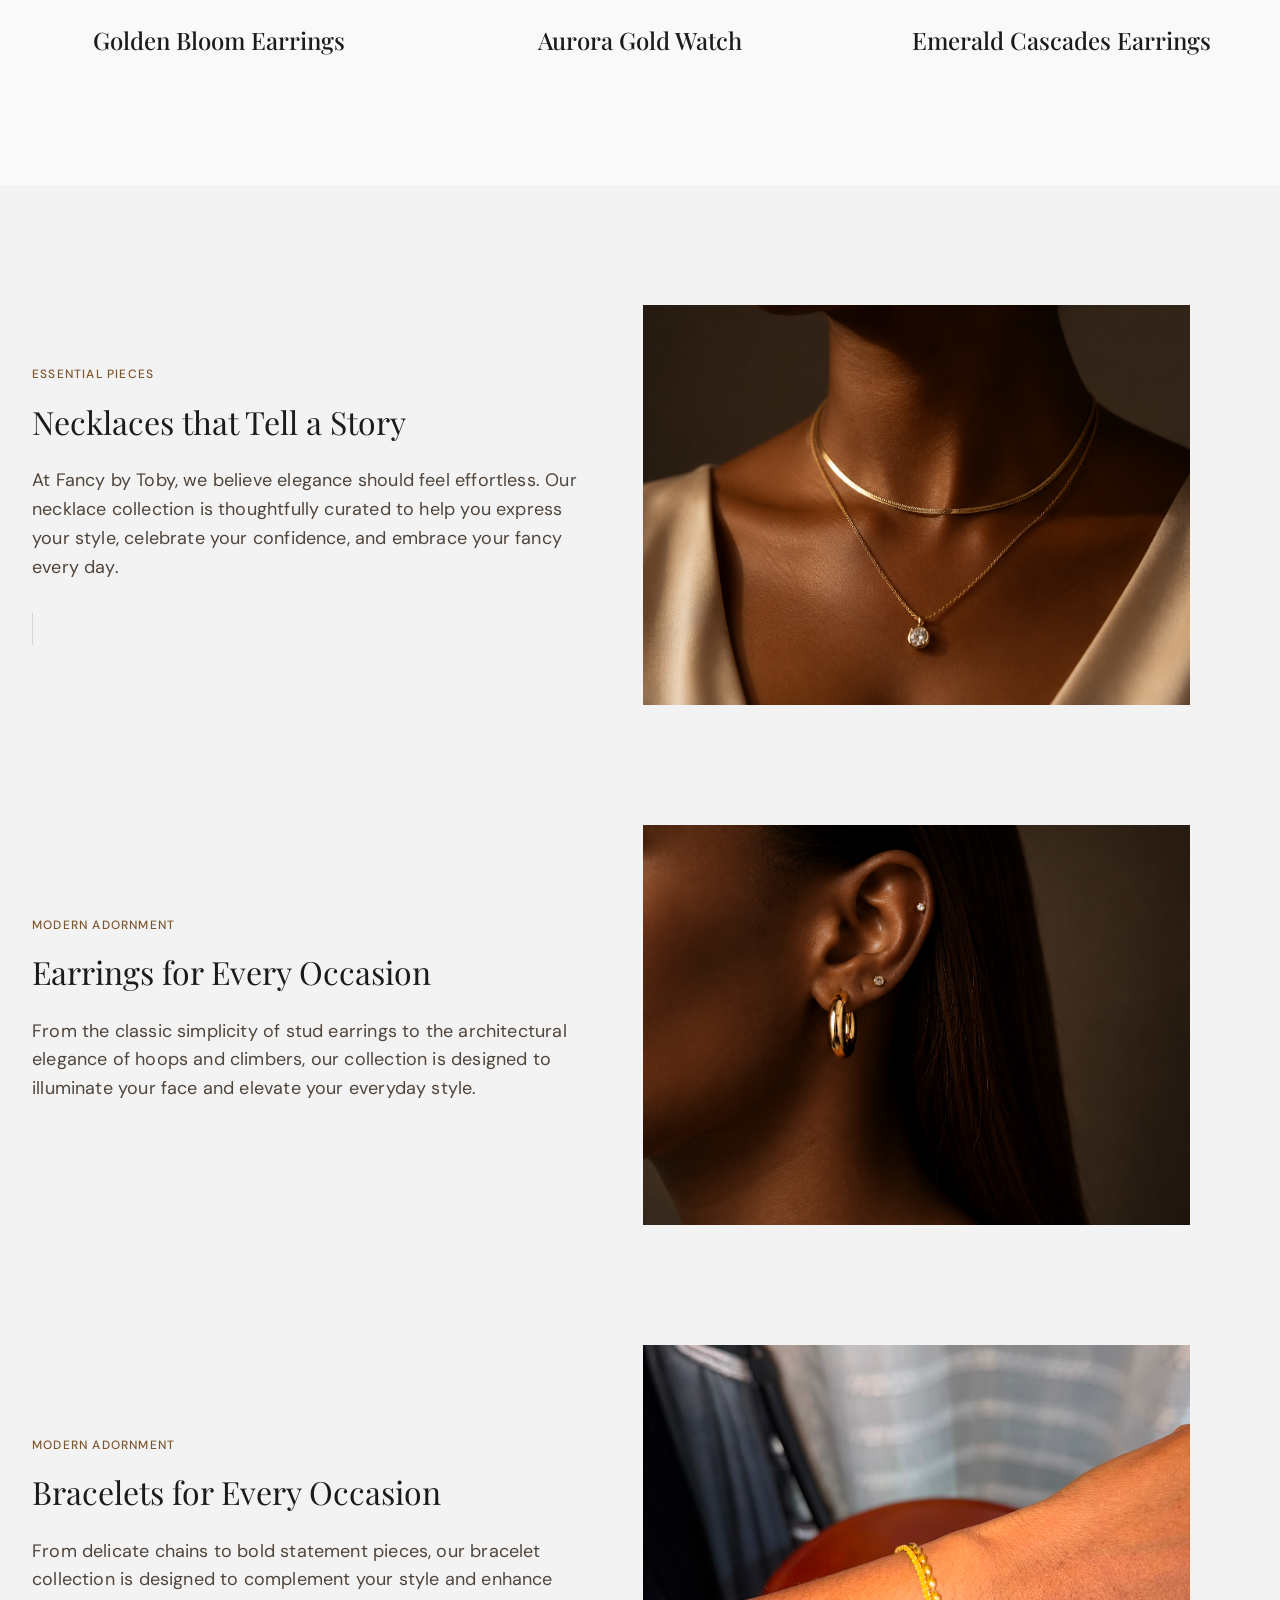
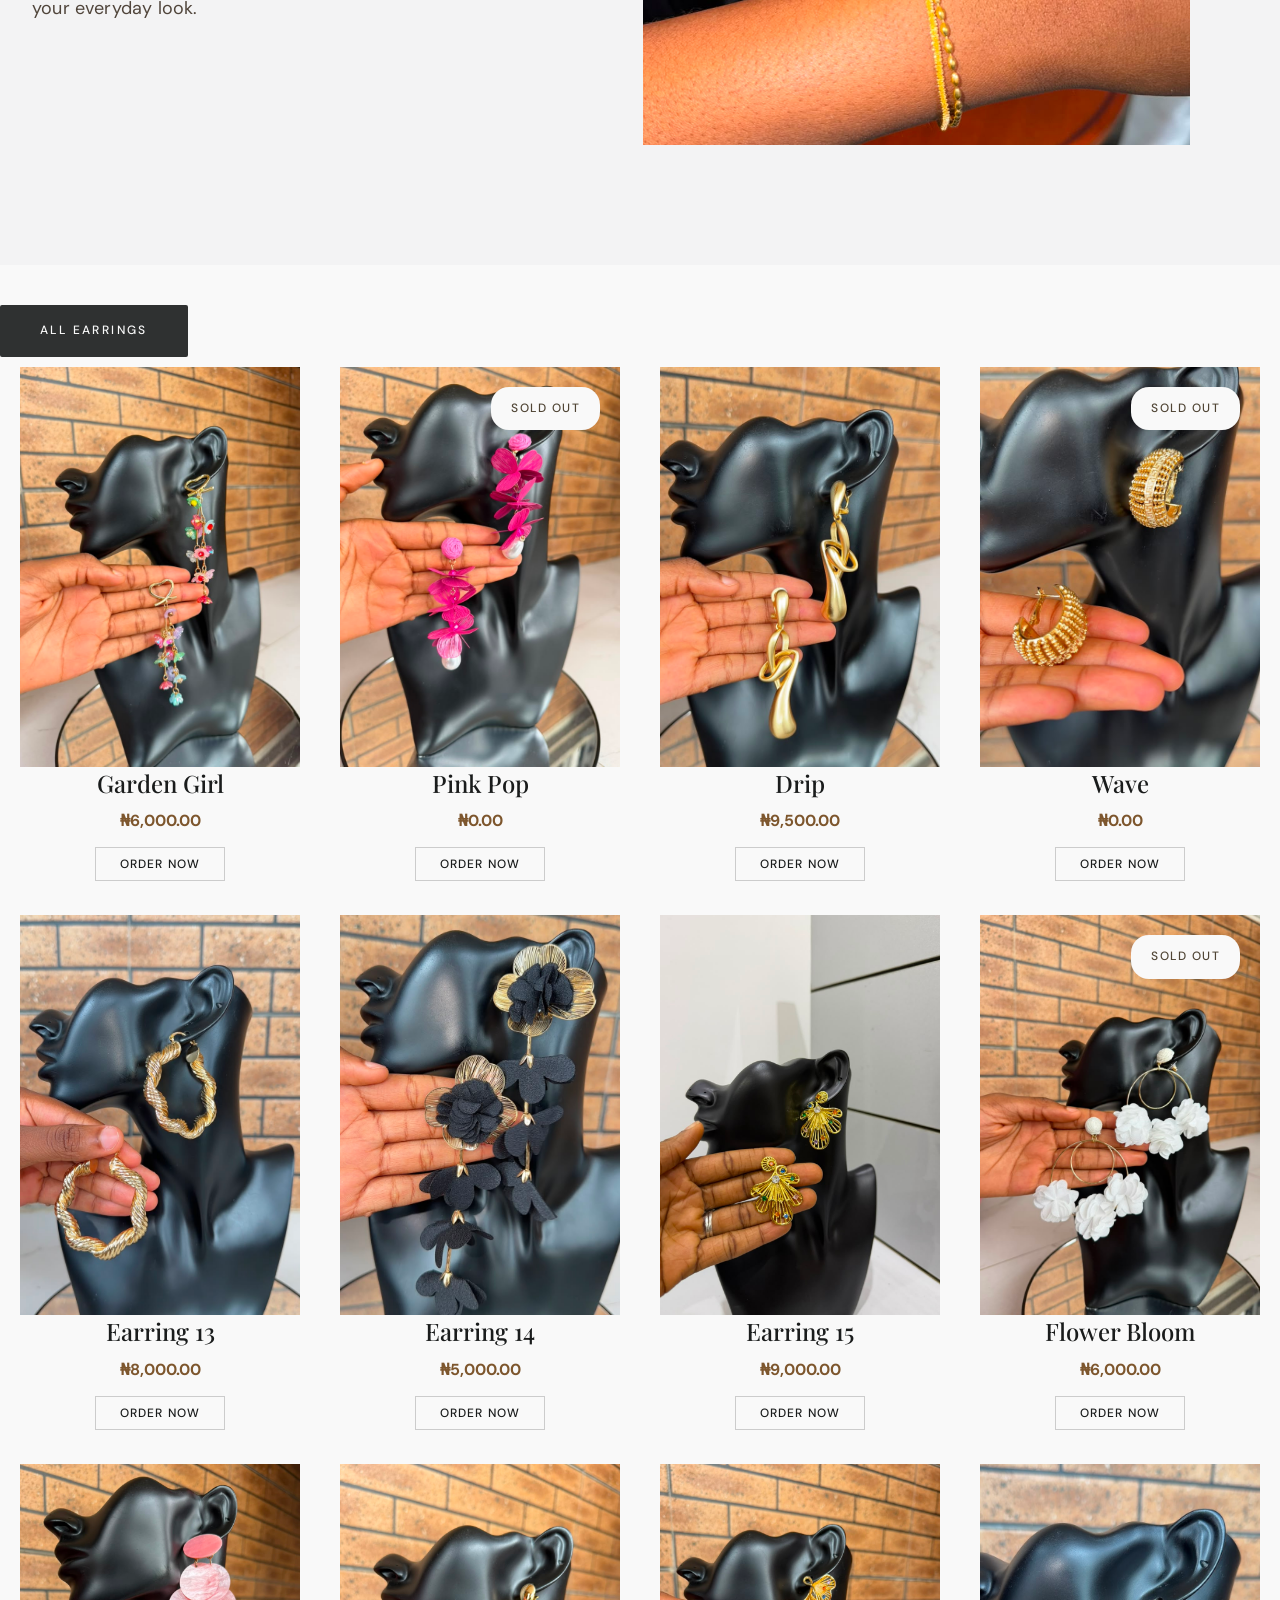
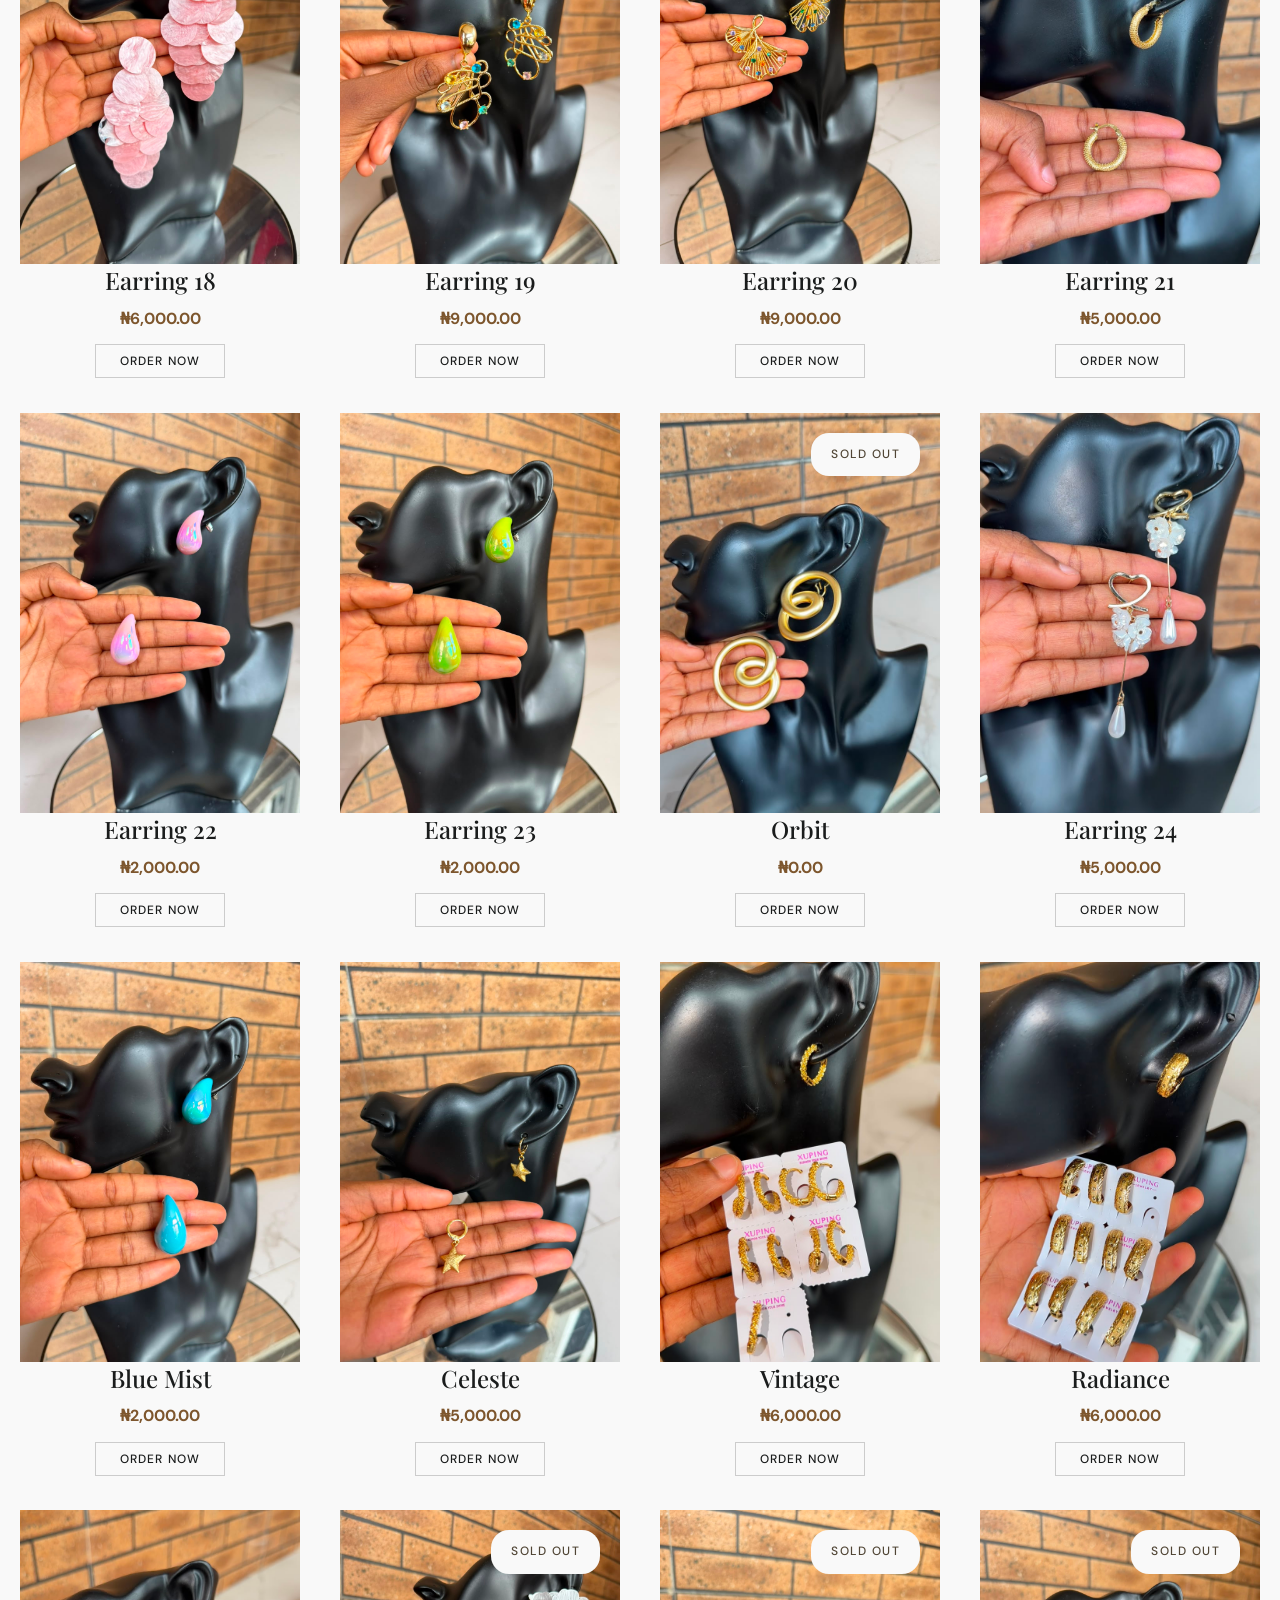
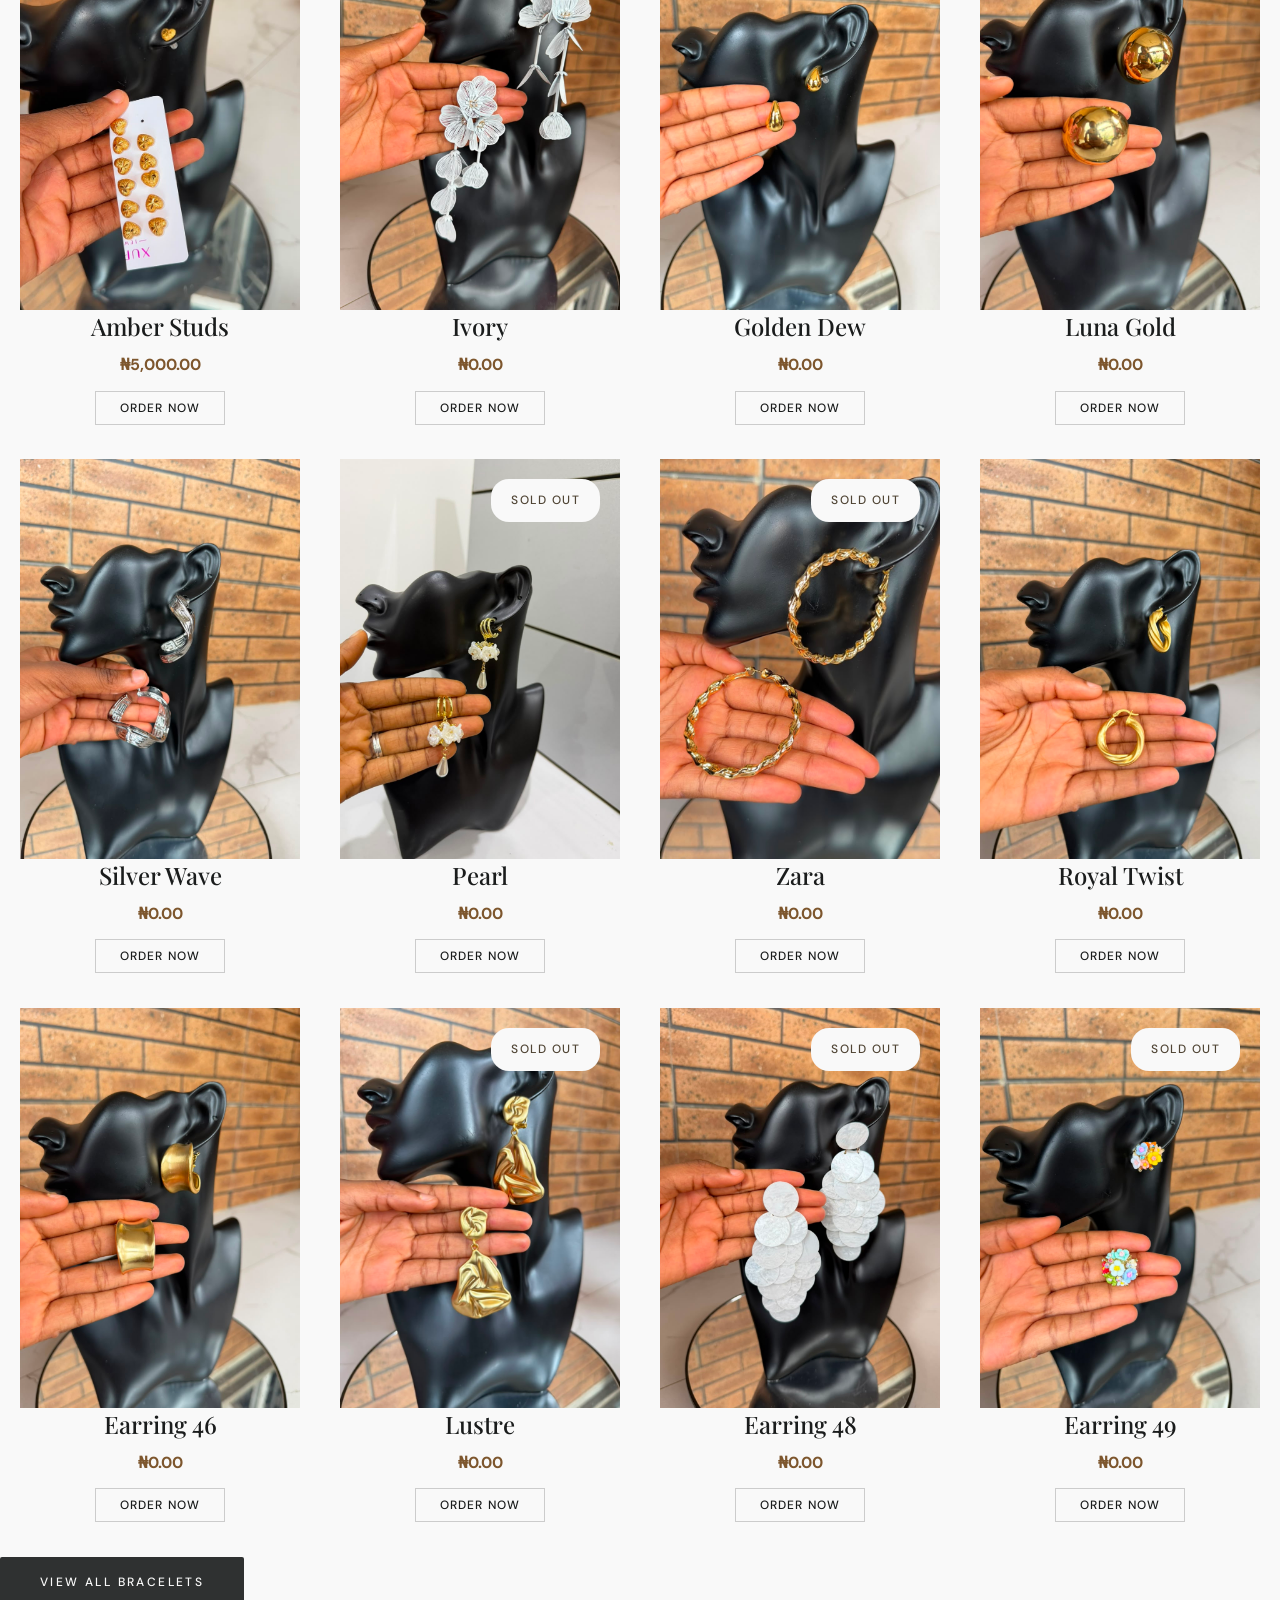
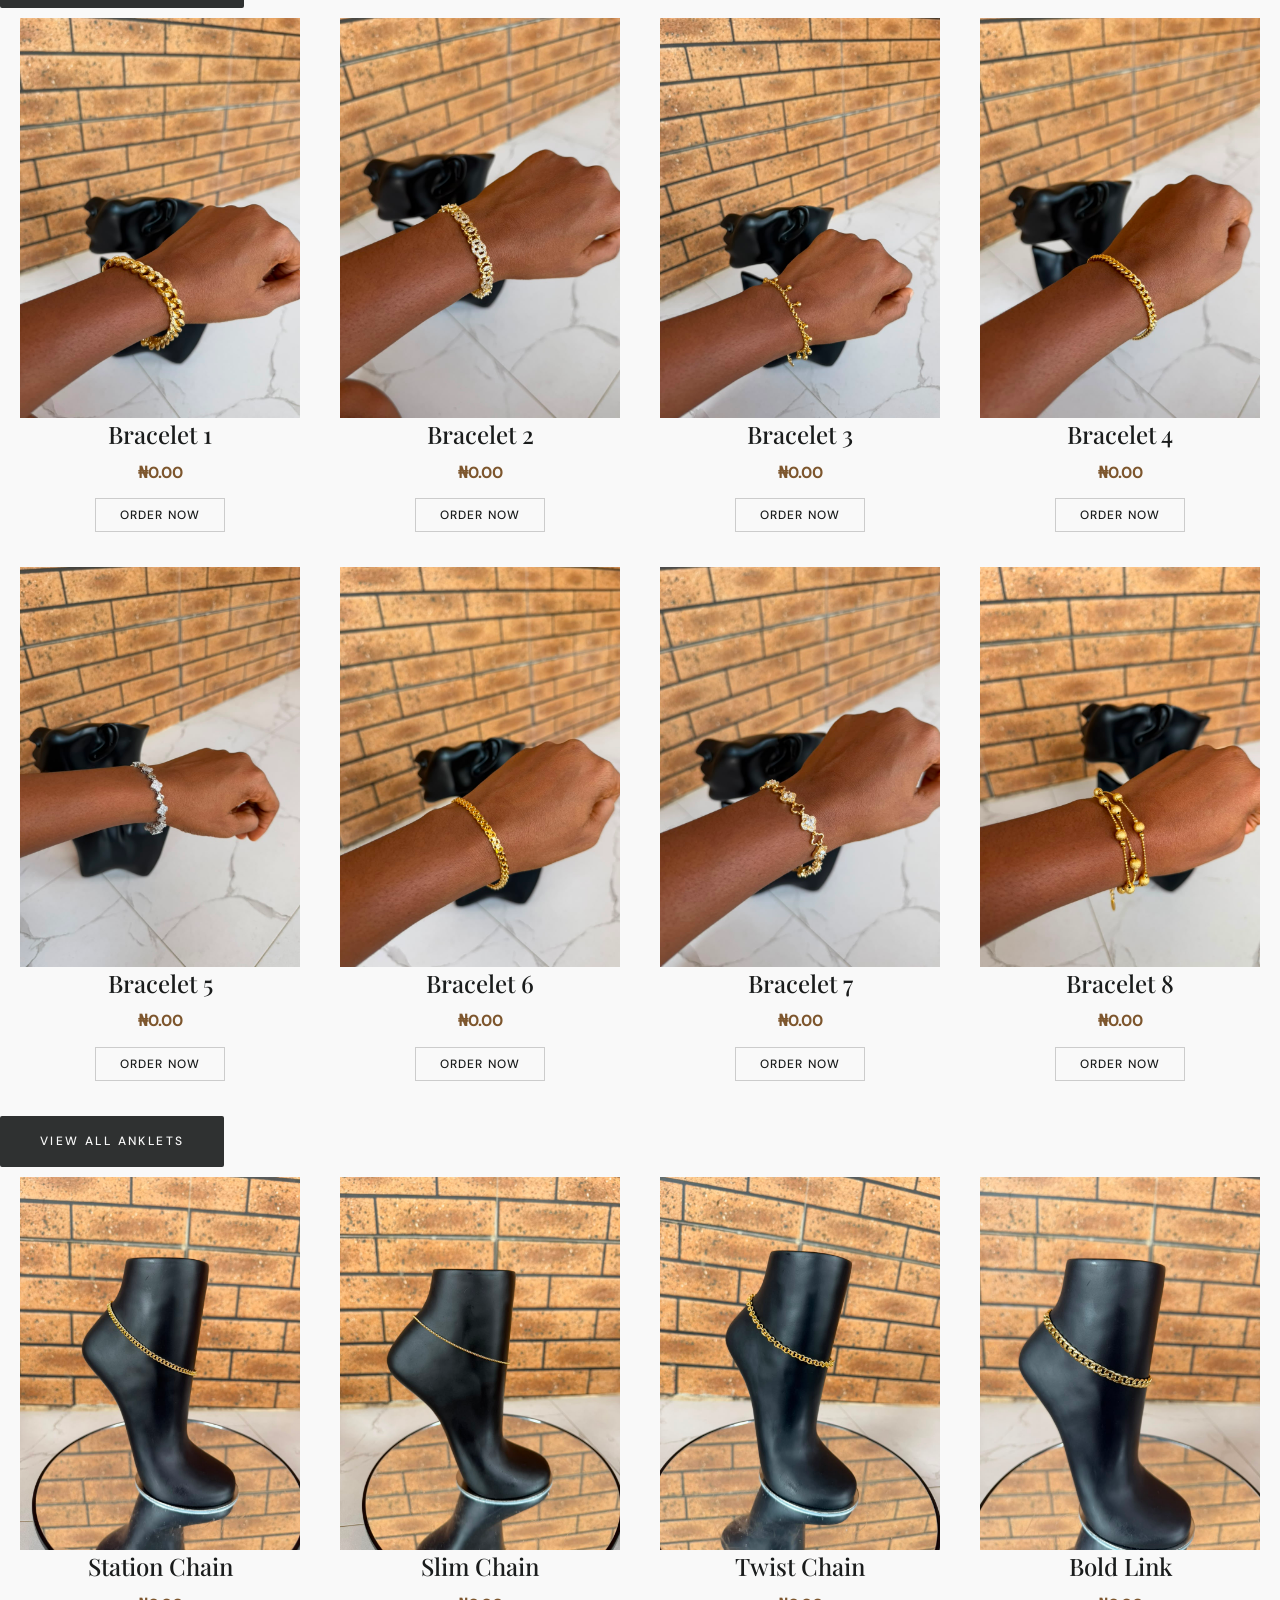
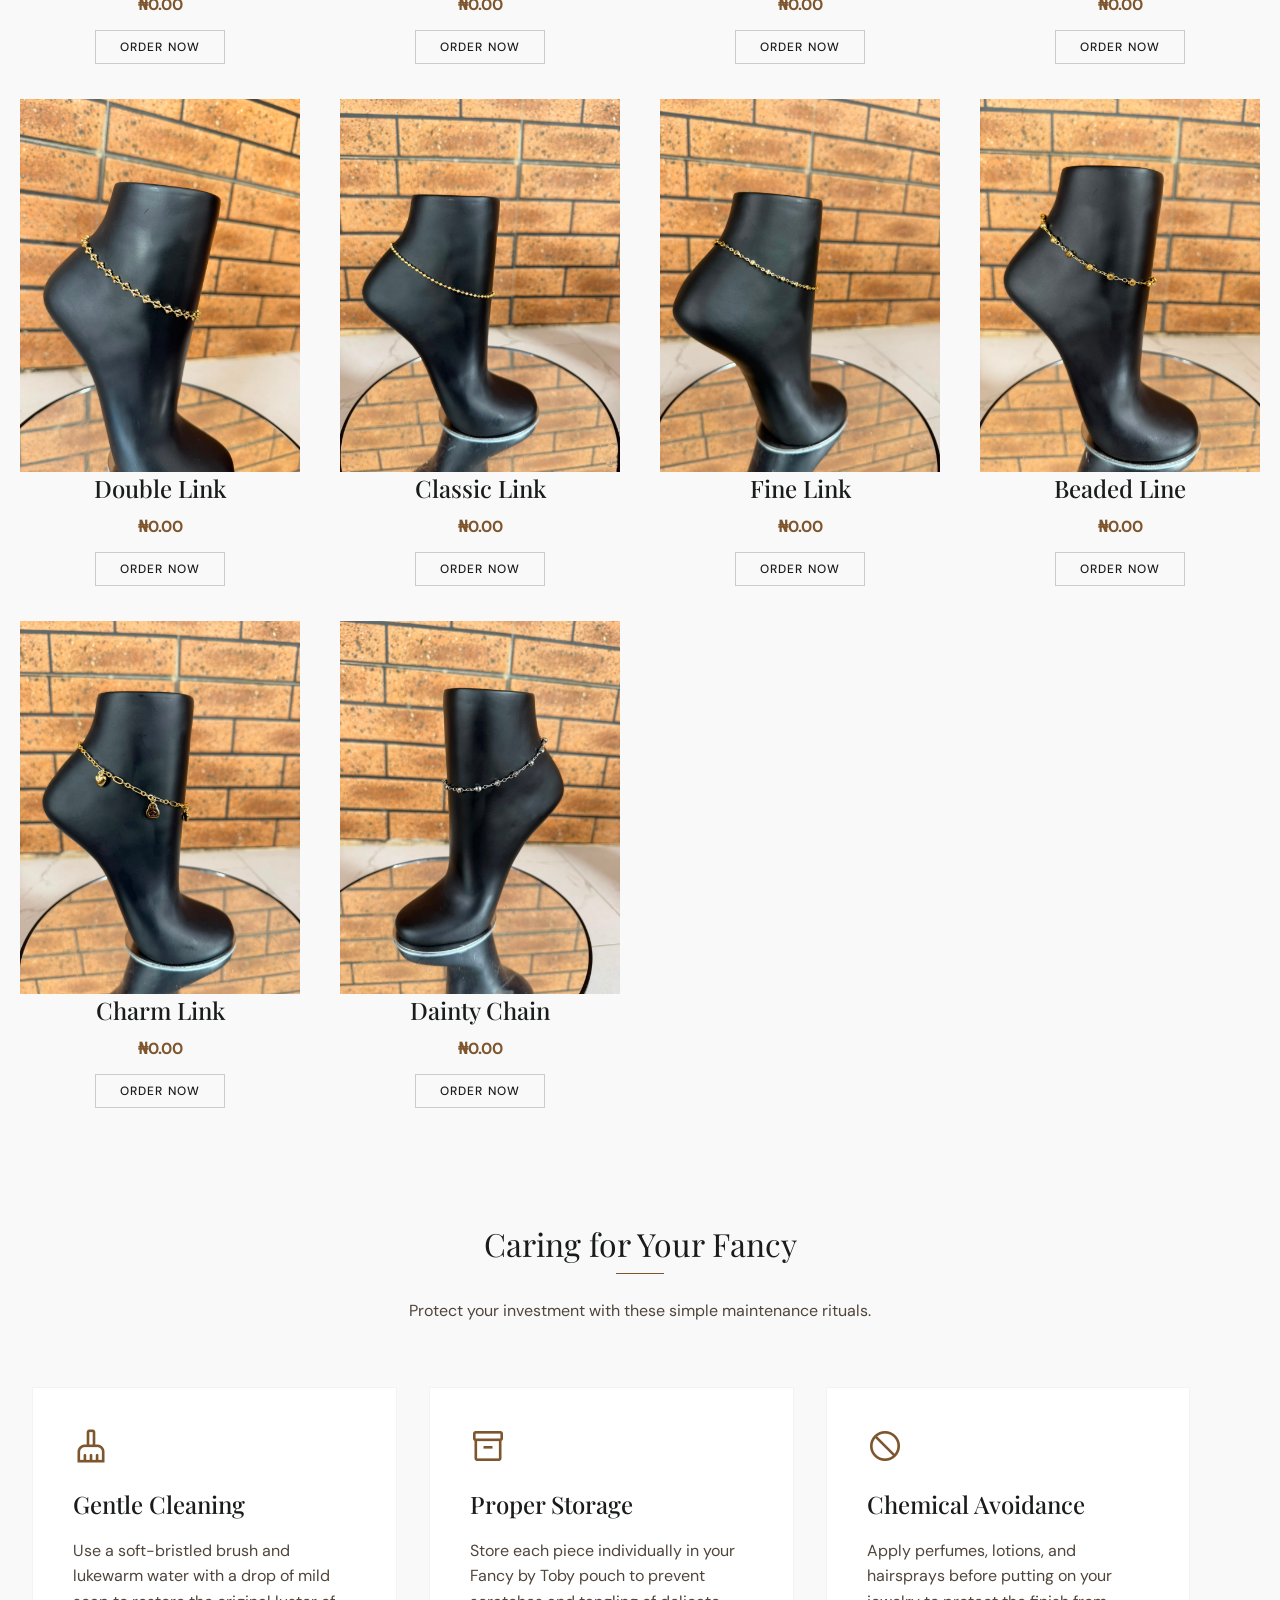
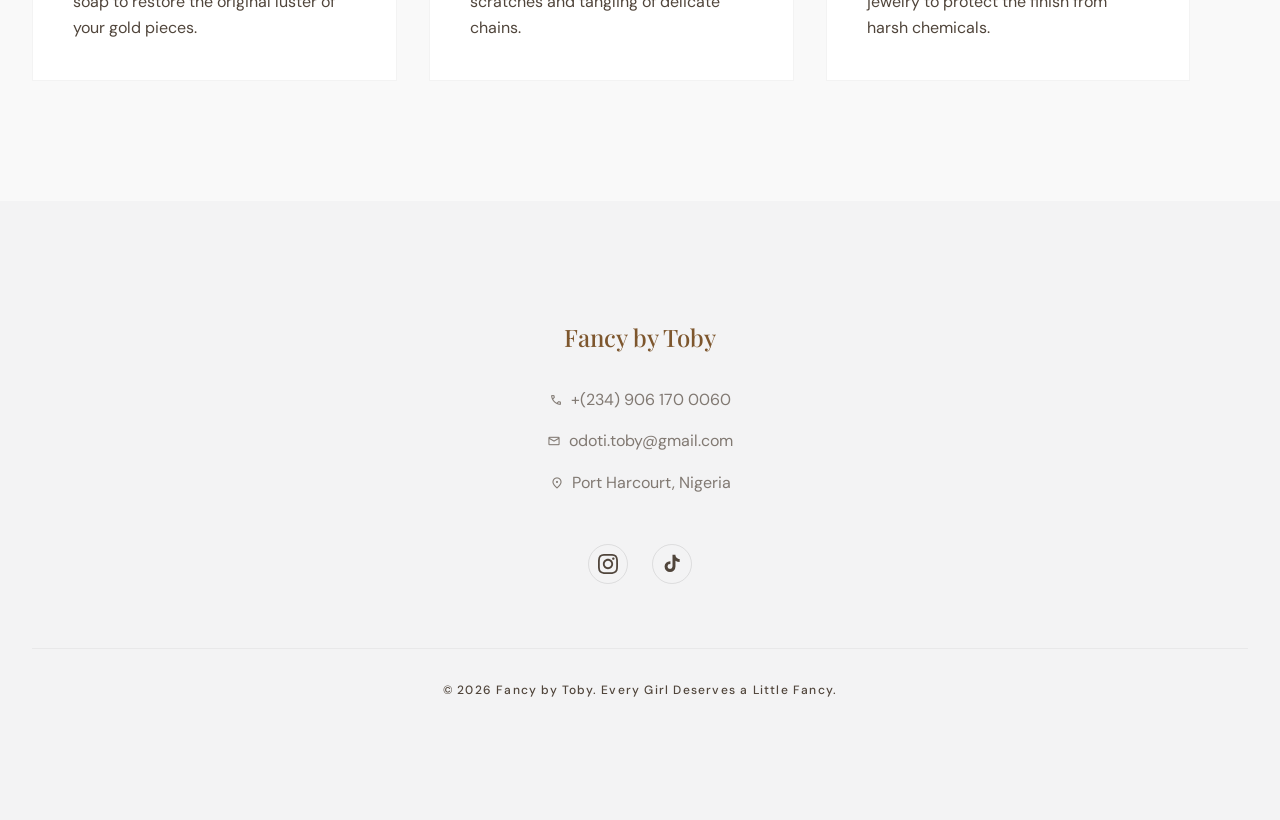
==== commit 05a23d30: "new edit" ====
--- a/index.html
+++ b/index.html
@@ -128,7 +128,7 @@
      
       <div class="feature-row__text reveal">
         <span class="feature-row__eyebrow">MODERN ADORNMENT</span>
-        <h2 class="feature-row__title" id="bracelets">Bracelets for Every Occasion</h2>
+        <h2 class="feature-row__title">Bracelets for Every Occasion</h2>
         <p class="feature-row__desc">From delicate chains to bold statement pieces, our bracelet collection is designed to complement your style and enhance your everyday look.</p>
         <!-- <a class="feature-row__link" href="#">VIEW ALL BRACELETS</a> -->
       </div>
@@ -299,115 +299,115 @@
         </div>
 
         <div>
-    <img src="img/earrings/earring26.jpeg" alt="earring 26" />
-    <div class="product-card__body">
-        <h3 class="product-card__name">Earring 26</h3>
+    <img src="img/earrings/earring26.jpeg" alt="blue mist" />
+    <div class="product-card__body">
+        <h3 class="product-card__name">Blue Mist</h3>
         <p class="product-card__price">₦2,000.00</p>
-        <a href="https://wa.me/2349061700060?text=Hi%20there!%20I%20would%20like%20to%20order%20Earring%2026." class="product-card__button">ORDER NOW</a>
-      </div>
-        </div>
-
-        <div>
-    <img src="img/earrings/earring27.jpeg" alt="earring 27" />
-    <div class="product-card__body">
-        <h3 class="product-card__name">Earring 27</h3>
+        <a href="https://wa.me/2349061700060?text=Hi%20there!%20I%20would%20like%20to%20order%20the%20Blue%20Mist%20Earrings." class="product-card__button">ORDER NOW</a>
+      </div>
+        </div>
+
+        <div>
+    <img src="img/earrings/earring27.jpeg" alt="celeste" />
+    <div class="product-card__body">
+        <h3 class="product-card__name">Celeste</h3>
         <p class="product-card__price">₦5,000.00</p>
-        <a href="https://wa.me/2349061700060?text=Hi%20there!%20I%20would%20like%20to%20order%20Earring%2027." class="product-card__button">ORDER NOW</a>
-      </div>
-        </div>
-
-        <div>
-    <img src="img/earrings/earring31.jpeg" alt="earring 31" />
-    <div class="product-card__body">
-        <h3 class="product-card__name">Earring 31</h3>
+        <a href="https://wa.me/2349061700060?text=Hi%20there!%20I%20would%20like%20to%20order%20the%20Celeste%20Earrings." class="product-card__button">ORDER NOW</a>
+      </div>
+        </div>
+
+        <div>
+    <img src="img/earrings/earring31.jpeg" alt="vintage" />
+    <div class="product-card__body">
+        <h3 class="product-card__name">Vintage</h3>
         <p class="product-card__price">₦6,000.00</p>
-        <a href="https://wa.me/2349061700060?text=Hi%20there!%20I%20would%20like%20to%20order%20Earring%2031." class="product-card__button">ORDER NOW</a>
-      </div>
-        </div>
-
-        <div>
-    <img src="img/earrings/earring33.jpeg" alt="earring 33" />
-    <div class="product-card__body">
-        <h3 class="product-card__name">Earring 33</h3>
+        <a href="https://wa.me/2349061700060?text=Hi%20there!%20I%20would%20like%20to%20order%20the%20Vintage%20Earrings." class="product-card__button">ORDER NOW</a>
+      </div>
+        </div>
+
+        <div>
+    <img src="img/earrings/earring33.jpeg" alt="radiance" />
+    <div class="product-card__body">
+        <h3 class="product-card__name">Radiance</h3>
         <p class="product-card__price">₦6,000.00</p>
-        <a href="https://wa.me/2349061700060?text=Hi%20there!%20I%20would%20like%20to%20order%20Earring%2033." class="product-card__button">ORDER NOW</a>
-      </div>
-        </div>
-
-        <div>
-    <img src="img/earrings/earring34.jpeg" alt="earring 34" />
-    <div class="product-card__body">
-        <h3 class="product-card__name">Earring 34</h3>
+        <a href="https://wa.me/2349061700060?text=Hi%20there!%20I%20would%20like%20to%20order%20the%20Radiance%20Earrings." class="product-card__button">ORDER NOW</a>
+      </div>
+        </div>
+
+        <div>
+    <img src="img/earrings/earring34.jpeg" alt="amber studs" />
+    <div class="product-card__body">
+        <h3 class="product-card__name">Amber Studs</h3>
         <p class="product-card__price">₦5,000.00</p>
-        <a href="https://wa.me/2349061700060?text=Hi%20there!%20I%20would%20like%20to%20order%20Earring%2034." class="product-card__button">ORDER NOW</a>
-      </div>
-        </div>
-
-        <div class="product-cards">
-      <span class="sold-out-tag">SOLD OUT</span>
-    <img src="img/earrings/earring35.jpeg" alt="earring 35" />
-    <div class="product-card__body">
-        <h3 class="product-card__name">Earring 35</h3>
-        <p class="product-card__price">₦0.00</p>
-        <a href="https://wa.me/2349061700060?text=Hi%20there!%20I%20would%20like%20to%20order%20Earring%2035." class="product-card__button">ORDER NOW</a>
-      </div>
-        </div>
-
-        <div class="product-cards">
-      <span class="sold-out-tag">SOLD OUT</span>
-    <img src="img/earrings/earring36.jpeg" alt="earring 36" />
-    <div class="product-card__body">
-        <h3 class="product-card__name">Earring 36</h3>
-        <p class="product-card__price">₦0.00</p>
-        <a href="https://wa.me/2349061700060?text=Hi%20there!%20I%20would%20like%20to%20order%20Earring%2036." class="product-card__button">ORDER NOW</a>
-      </div>
-        </div>
-
-        <div class="product-cards">
-      <span class="sold-out-tag">SOLD OUT</span>
-    <img src="img/earrings/earring38.jpeg" alt="earring 38" />
-    <div class="product-card__body">
-        <h3 class="product-card__name">Earring 38</h3>
-        <p class="product-card__price">₦0.00</p>
-        <a href="https://wa.me/2349061700060?text=Hi%20there!%20I%20would%20like%20to%20order%20Earring%2038." class="product-card__button">ORDER NOW</a>
-      </div>
-        </div>
-
-        <div>
-    <img src="img/earrings/earring39.jpeg" alt="earring 39" />
-    <div class="product-card__body">
-        <h3 class="product-card__name">Earring 39</h3>
-        <p class="product-card__price">₦0.00</p>
-        <a href="https://wa.me/2349061700060?text=Hi%20there!%20I%20would%20like%20to%20order%20Earring%2039." class="product-card__button">ORDER NOW</a>
-      </div>
-        </div>
-
-        <div class="product-cards">
-      <span class="sold-out-tag">SOLD OUT</span>
-    <img src="img/earrings/earring40.jpeg" alt="earring 40" />
-    <div class="product-card__body">
-        <h3 class="product-card__name">Earring 40</h3>
-        <p class="product-card__price">₦0.00</p>
-        <a href="https://wa.me/2349061700060?text=Hi%20there!%20I%20would%20like%20to%20order%20Earring%2040." class="product-card__button">ORDER NOW</a>
+        <a href="https://wa.me/2349061700060?text=Hi%20there!%20I%20would%20like%20to%20order%20the%20Amber%20Studs%20Earrings." class="product-card__button">ORDER NOW</a>
+      </div>
+        </div>
+
+        <div class="product-cards">
+      <span class="sold-out-tag">SOLD OUT</span>
+    <img src="img/earrings/earring35.jpeg" alt="ivory" />
+    <div class="product-card__body">
+        <h3 class="product-card__name">Ivory</h3>
+        <p class="product-card__price">₦0.00</p>
+        <a href="https://wa.me/2349061700060?text=Hi%20there!%20I%20would%20like%20to%20order%20the%20Ivory%20Earrings." class="product-card__button">ORDER NOW</a>
+      </div>
+        </div>
+
+        <div class="product-cards">
+      <span class="sold-out-tag">SOLD OUT</span>
+    <img src="img/earrings/earring36.jpeg" alt="golden dew" />
+    <div class="product-card__body">
+        <h3 class="product-card__name">Golden Dew</h3>
+        <p class="product-card__price">₦0.00</p>
+        <a href="https://wa.me/2349061700060?text=Hi%20there!%20I%20would%20like%20to%20order%20the%20Golden%20Dew%20Earrings." class="product-card__button">ORDER NOW</a>
+      </div>
+        </div>
+
+        <div class="product-cards">
+      <span class="sold-out-tag">SOLD OUT</span>
+    <img src="img/earrings/earring38.jpeg" alt="luna gold" />
+    <div class="product-card__body">
+        <h3 class="product-card__name">Luna Gold</h3>
+        <p class="product-card__price">₦0.00</p>
+        <a href="https://wa.me/2349061700060?text=Hi%20there!%20I%20would%20like%20to%20order%20the%20Luna%20Gold%20Earrings." class="product-card__button">ORDER NOW</a>
+      </div>
+        </div>
+
+        <div>
+    <img src="img/earrings/earring39.jpeg" alt="silver wave" />
+    <div class="product-card__body">
+        <h3 class="product-card__name">Silver Wave</h3>
+        <p class="product-card__price">₦0.00</p>
+        <a href="https://wa.me/2349061700060?text=Hi%20there!%20I%20would%20like%20to%20order%20the%20Silver%20Wave%20Earrings." class="product-card__button">ORDER NOW</a>
+      </div>
+        </div>
+
+        <div class="product-cards">
+      <span class="sold-out-tag">SOLD OUT</span>
+    <img src="img/earrings/earring40.jpeg" alt="pearl" />
+    <div class="product-card__body">
+        <h3 class="product-card__name">Pearl</h3>
+        <p class="product-card__price">₦0.00</p>
+        <a href="https://wa.me/2349061700060?text=Hi%20there!%20I%20would%20like%20to%20order%20the%20Pearl%20Earrings." class="product-card__button">ORDER NOW</a>
       </div>
         </div>
   
         <div class="product-cards">
       <span class="sold-out-tag">SOLD OUT</span>
-    <img src="img/earrings/earring44.jpeg" alt="earring 44" />
-    <div class="product-card__body">
-        <h3 class="product-card__name">Earring 44</h3>
-        <p class="product-card__price">₦0.00</p>
-        <a href="https://wa.me/2349061700060?text=Hi%20there!%20I%20would%20like%20to%20order%20Earring%2044." class="product-card__button">ORDER NOW</a>
-      </div>
-        </div>
-
-        <div>
-    <img src="img/earrings/earring45.jpeg" alt="earring 45" />
-    <div class="product-card__body">
-        <h3 class="product-card__name">Earring 45</h3>
-        <p class="product-card__price">₦0.00</p>
-        <a href="https://wa.me/2349061700060?text=Hi%20there!%20I%20would%20like%20to%20order%20Earring%2045." class="product-card__button">ORDER NOW</a>
+    <img src="img/earrings/earring44.jpeg" alt="zara" />
+    <div class="product-card__body">
+        <h3 class="product-card__name">Zara</h3>
+        <p class="product-card__price">₦0.00</p>
+        <a href="https://wa.me/2349061700060?text=Hi%20there!%20I%20would%20like%20to%20order%20the%20Zara%20Earrings." class="product-card__button">ORDER NOW</a>
+      </div>
+        </div>
+
+        <div>
+    <img src="img/earrings/earring45.jpeg" alt="royal twist" />
+    <div class="product-card__body">
+        <h3 class="product-card__name">Royal Twist</h3>
+        <p class="product-card__price">₦0.00</p>
+        <a href="https://wa.me/2349061700060?text=Hi%20there!%20I%20would%20like%20to%20order%20the%20Royal%20Twist%20Earrings." class="product-card__button">ORDER NOW</a>
       </div>
         </div>
 
@@ -453,6 +453,86 @@
       </section>
 
         <section class="pictures">
+  <div class="bracelets">
+    <a class="hero__cta" href="#bracelets">VIEW ALL BRACELETS</a>
+  </div>
+
+  <div class="bracelets" id="bracelets">
+    <div class="bracelets-grid">
+      <div>
+        <img src="img/bracelets/bracelet1.jpeg" alt="Bracelet 1" />
+        <div class="product-card__body">
+          <h3 class="product-card__name">Bracelet 1</h3>
+          <p class="product-card__price">₦0.00</p>
+          <a href="https://wa.me/2349061700060?text=Hi%20there!%20I%20would%20like%20to%20order%20Bracelet%201." class="product-card__button">ORDER NOW</a>
+        </div>
+      </div>
+
+      <div>
+        <img src="img/bracelets/bracelet2.jpeg" alt="Bracelet 2" />
+        <div class="product-card__body">
+          <h3 class="product-card__name">Bracelet 2</h3>
+          <p class="product-card__price">₦0.00</p>
+          <a href="https://wa.me/2349061700060?text=Hi%20there!%20I%20would%20like%20to%20order%20Bracelet%202." class="product-card__button">ORDER NOW</a>
+        </div>
+      </div>
+
+      <div>
+        <img src="img/bracelets/bracelet3.jpeg" alt="Bracelet 3" />
+        <div class="product-card__body">
+          <h3 class="product-card__name">Bracelet 3</h3>
+          <p class="product-card__price">₦0.00</p>
+          <a href="https://wa.me/2349061700060?text=Hi%20there!%20I%20would%20like%20to%20order%20Bracelet%203." class="product-card__button">ORDER NOW</a>
+        </div>
+      </div>
+
+      <div>
+        <img src="img/bracelets/bracelet4.jpeg" alt="Bracelet 4" />
+        <div class="product-card__body">
+          <h3 class="product-card__name">Bracelet 4</h3>
+          <p class="product-card__price">₦0.00</p>
+          <a href="https://wa.me/2349061700060?text=Hi%20there!%20I%20would%20like%20to%20order%20Bracelet%204." class="product-card__button">ORDER NOW</a>
+        </div>
+      </div>
+
+      <div>
+        <img src="img/bracelets/bracelet5.jpeg" alt="Bracelet 5" />
+        <div class="product-card__body">
+          <h3 class="product-card__name">Bracelet 5</h3>
+          <p class="product-card__price">₦0.00</p>
+          <a href="https://wa.me/2349061700060?text=Hi%20there!%20I%20would%20like%20to%20order%20Bracelet%205." class="product-card__button">ORDER NOW</a>
+        </div>
+      </div>
+
+      <div>
+        <img src="img/bracelets/bracelet6.jpeg" alt="Bracelet 6" />
+        <div class="product-card__body">
+          <h3 class="product-card__name">Bracelet 6</h3>
+          <p class="product-card__price">₦0.00</p>
+          <a href="https://wa.me/2349061700060?text=Hi%20there!%20I%20would%20like%20to%20order%20Bracelet%206." class="product-card__button">ORDER NOW</a>
+        </div>
+      </div>
+
+      <div>
+        <img src="img/bracelets/bracelet7.jpeg" alt="Bracelet 7" />
+        <div class="product-card__body">
+          <h3 class="product-card__name">Bracelet 7</h3>
+          <p class="product-card__price">₦0.00</p>
+          <a href="https://wa.me/2349061700060?text=Hi%20there!%20I%20would%20like%20to%20order%20Bracelet%207." class="product-card__button">ORDER NOW</a>
+        </div>
+      </div>
+
+      <div>
+        <img src="img/bracelets/bracelet8.jpeg" alt="Bracelet 8" />
+        <div class="product-card__body">
+          <h3 class="product-card__name">Bracelet 8</h3>
+          <p class="product-card__price">₦0.00</p>
+          <a href="https://wa.me/2349061700060?text=Hi%20there!%20I%20would%20like%20to%20order%20Bracelet%208." class="product-card__button">ORDER NOW</a>
+        </div>
+      </div>
+    </div>
+  </div>
+
   <div class="anklets">
     <a class="hero__cta" href="#anklets">VIEW ALL ANKLETS</a>
   
--- a/styles.css
+++ b/styles.css
@@ -348,6 +348,19 @@
   object-fit: cover;
 }
 
+.bracelets-grid {
+  display: grid;
+  grid-template-columns: repeat(4, 1fr);
+  gap: 40px;
+  padding: 0 20px;
+}
+
+.bracelets-grid img {
+  height: 400px;
+  width: 100%;
+  object-fit: cover;
+}
+
 
 
 .anklets-grid {
@@ -368,6 +381,13 @@
   grid-template-columns: repeat(2, 1fr);
   }
   .earrings-grid img {
+  height: 150px;
+  width: 100%;
+}
+.bracelets-grid {
+  grid-template-columns: repeat(2, 1fr);
+}
+.bracelets-grid img {
   height: 150px;
   width: 100%;
 }
